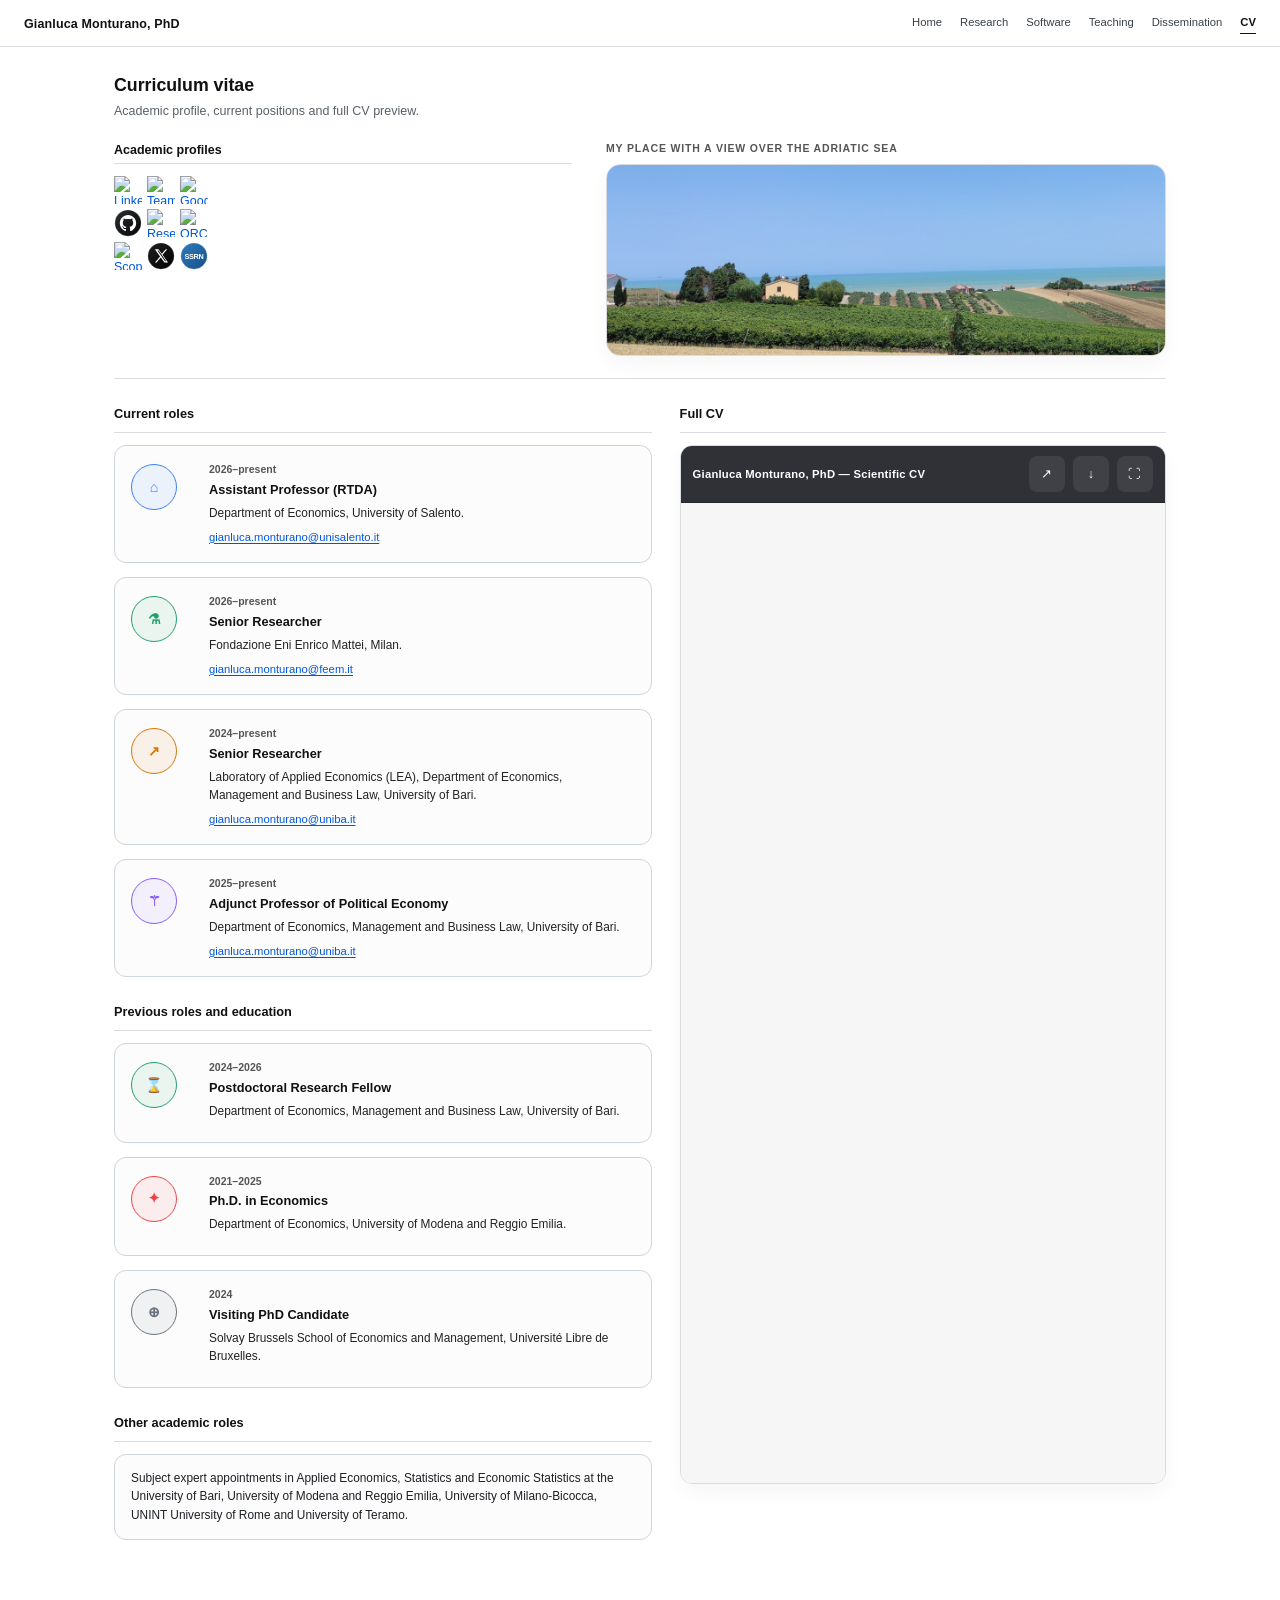
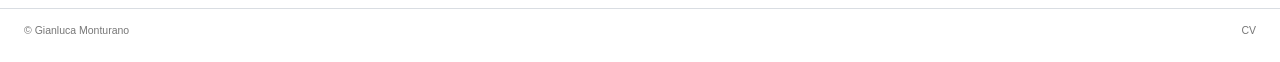
==== cv.html @ 9fbfd214 "Update cv.html" ====
<!doctype html>
<html lang="en">
<head>
  <meta charset="utf-8">
  <meta name="viewport" content="width=device-width, initial-scale=1">
  <title>CV | Gianluca Monturano</title>
  <link rel="stylesheet" href="styles.css">

  <style>
    .cv-page{
      max-width:1280px !important;
      width:auto !important;
      margin:0 auto !important;
    }

    .cv-intro{
      margin-bottom:20px;
    }

    .cv-intro h1{
      margin-bottom:6px;
    }

    .cv-intro p{
      color:var(--muted);
      margin-bottom:0;
    }

    /* top row: profiles left, landscape image right */
    .cv-top-grid{
      display:grid;
      grid-template-columns:minmax(0,1fr) 560px;
      gap:34px;
      align-items:start;
      margin:18px 0 26px;
      padding-bottom:22px;
      border-bottom:1px solid var(--rule);
    }

    .profiles-block h2{
      font-size:1rem;
      margin:0 0 12px;
    }

    .logo-row{
      display:flex;
      flex-wrap:wrap;
      gap:10px;
      align-items:center;
    }

    .logo-row a{
      display:inline-flex;
      align-items:center;
      justify-content:center;
      text-decoration:none;
    }

    .logo-row img{
      width:28px;
      height:28px;
      object-fit:contain;
      display:block;
    }

    .landscape-wrap{
      justify-self:end;
      width:100%;
      max-width:560px;
    }

    .landscape-label{
      font-size:.84rem;
      letter-spacing:.08em;
      text-transform:uppercase;
      color:#555;
      margin:0 0 8px;
      font-weight:700;
      text-align:left;
    }

    .landscape-card{
      width:100%;
      border:1px solid var(--rule);
      border-radius:14px;
      overflow:hidden;
      background:#fafafa;
      box-shadow:0 8px 20px rgba(0,0,0,.04);
    }

    .landscape-card img{
      display:block;
      width:100%;
      height:190px;
      object-fit:cover;
      object-position:center;
    }

    /* main 2-column area */
    .cv-main-grid{
      display:grid;
      grid-template-columns:minmax(0,1.05fr) minmax(420px,.95fr);
      gap:28px;
      align-items:start;
    }

    .cv-left section{
      margin-bottom:26px;
    }

    .cv-left h2,
    .cv-right h2{
      font-size:1.02rem;
      margin:0 0 12px;
      padding-bottom:8px;
      border-bottom:1px solid var(--rule);
    }

    .card-grid{
      display:grid;
      grid-template-columns:1fr;
      gap:14px;
    }

    .cv-card{
      display:grid;
      grid-template-columns:64px minmax(0,1fr);
      gap:14px;
      border:1px solid #cfd5dd;
      border-radius:12px;
      background:#fcfcfc;
      padding:16px 16px;
    }

    .cv-card-icon{
      width:46px;
      height:46px;
      border-radius:50%;
      display:flex;
      align-items:center;
      justify-content:center;
      font-size:1.15rem;
      font-weight:700;
      border:1px solid currentColor;
      margin-top:2px;
    }

    .icon-blue{
      color:#3b82f6;
      background:rgba(59,130,246,.08);
    }

    .icon-green{
      color:#22a06b;
      background:rgba(34,160,107,.08);
    }

    .icon-orange{
      color:#d97706;
      background:rgba(217,119,6,.08);
    }

    .icon-purple{
      color:#8b5cf6;
      background:rgba(139,92,246,.08);
    }

    .icon-red{
      color:#ef4444;
      background:rgba(239,68,68,.08);
    }

    .icon-gray{
      color:#6b7280;
      background:rgba(107,114,128,.08);
    }

    .cv-card-year{
      font-size:.84rem;
      font-weight:700;
      color:#555;
      margin-bottom:4px;
    }

    .cv-card-title{
      font-size:1.02rem;
      font-weight:700;
      color:#111;
      margin-bottom:6px;
      line-height:1.25;
    }

    .cv-card-text{
      font-size:.95rem;
      line-height:1.52;
      color:#222;
      margin-bottom:6px;
    }

    .cv-card a{
      color:#0057d9;
      text-decoration:underline;
      text-underline-offset:2px;
      font-size:.9rem;
    }

    .cv-note-box{
      border:1px solid #cfd5dd;
      border-radius:12px;
      background:#fcfcfc;
      padding:14px 16px;
      font-size:.95rem;
      line-height:1.58;
    }

    /* right PDF panel */
    .cv-right{
      position:sticky;
      top:78px;
    }

    .pdf-panel{
      border:1px solid var(--rule);
      border-radius:12px;
      overflow:hidden;
      background:#fff;
      box-shadow:0 8px 20px rgba(0,0,0,.04);
    }

    .pdf-toolbar{
      display:flex;
      align-items:center;
      justify-content:space-between;
      gap:12px;
      padding:10px 12px;
      background:#2f3136;
      border-bottom:1px solid #24262a;
      color:#fff;
    }

    .pdf-toolbar-title{
      font-size:.9rem;
      font-weight:700;
      letter-spacing:.02em;
      white-space:nowrap;
      overflow:hidden;
      text-overflow:ellipsis;
    }

    .pdf-toolbar-actions{
      display:flex;
      align-items:center;
      gap:8px;
      flex-wrap:wrap;
    }

    .pdf-tool{
      width:36px;
      height:36px;
      border:0;
      border-radius:8px;
      background:rgba(255,255,255,.08);
      color:#fff;
      display:inline-flex;
      align-items:center;
      justify-content:center;
      cursor:pointer;
      transition:background .18s ease;
      text-decoration:none;
      font-size:1rem;
    }

    .pdf-tool:hover{
      background:rgba(255,255,255,.18);
    }

    .pdf-frame{
      width:100%;
      height:980px;
      border:0;
      display:block;
      background:#f6f6f6;
    }

    @media (max-width:1100px){
      .cv-top-grid{
        grid-template-columns:1fr;
      }

      .landscape-wrap{
        justify-self:start;
        max-width:100%;
      }

      .cv-main-grid{
        grid-template-columns:1fr;
      }

      .cv-right{
        position:static;
      }

      .pdf-frame{
        height:760px;
      }
    }

    @media (max-width:720px){
      .cv-page{
        max-width:100% !important;
      }

      .cv-card{
        grid-template-columns:1fr;
      }

      .landscape-card img{
        height:170px;
      }

      .pdf-frame{
        height:620px;
      }
    }
  </style>
</head>

<body>
<header class="topbar">
  <div class="wrap">
    <div class="nav">
      <a class="name" href="index.html">Gianluca Monturano, PhD</a>

      <nav class="menu" aria-label="Primary navigation">
        <a href="index.html">Home</a>
        <a href="research.html">Research</a>
        <a href="software.html">Software</a>
        <a href="teaching.html">Teaching</a>
        <a href="dissemination.html">Dissemination</a>
        <a class="active" href="cv.html">CV</a>
      </nav>
    </div>
  </div>
</header>

<main class="wrap page cv-page">
  <section class="cv-intro">
    <h1>Curriculum vitae</h1>
    <p>Academic profile, current positions and full CV preview.</p>
  </section>

  <section class="cv-top-grid">
    <div class="profiles-block">
      <h2>Academic profiles</h2>

      <div class="logo-row" aria-label="Academic profiles">
        <a href="https://be.linkedin.com/in/gianluca-monturano93" target="_blank" rel="noopener" title="LinkedIn">
          <img src="assets/icons/linkedin.svg" alt="LinkedIn">
        </a>

        <a href="https://teams.live.com/meet/9352556770941?p=nsbqeskWOO0TsyRsZB" target="_blank" rel="noopener" title="Microsoft Teams">
          <img src="assets/icons/teams.svg" alt="Teams">
        </a>

        <a href="https://scholar.google.com/citations?user=pMHPXbYAAAAJ&hl=en&oi=ao" target="_blank" rel="noopener" title="Google Scholar">
          <img src="assets/icons/google-scholar.svg" alt="Google Scholar">
        </a>

        <a href="https://github.com/gmonturano" target="_blank" rel="noopener" title="GitHub">
          <img src="assets/icons/github.svg" alt="GitHub">
        </a>

        <a href="https://www.researchgate.net/profile/Gianluca-Monturano" target="_blank" rel="noopener" title="ResearchGate">
          <img src="assets/icons/researchgate.svg" alt="ResearchGate">
        </a>

        <a href="https://orcid.org/0009-0003-0728-1423" target="_blank" rel="noopener" title="ORCID">
          <img src="assets/icons/orcid.svg" alt="ORCID">
        </a>

        <a href="https://www.scopus.com/authid/detail.uri?authorId=58619644100&origin=recordPage" target="_blank" rel="noopener" title="Scopus">
          <img src="assets/icons/scopus.svg" alt="Scopus">
        </a>

        <a href="https://x.com/GMonturano" target="_blank" rel="noopener" title="X">
          <img src="assets/icons/x.svg" alt="X">
        </a>

        <a href="https://papers.ssrn.com/sol3/cf_dev/AbsByAuth.cfm?per_id=6299055" target="_blank" rel="noopener" title="SSRN">
          <img src="assets/icons/ssrn.svg" alt="SSRN">
        </a>
      </div>
    </div>

    <div class="landscape-wrap">
      <div class="landscape-label">My place with a view over the Adriatic Sea</div>
      <div class="landscape-card">
        <img src="assets/cv-landscap.png" alt="Landscape view over the Adriatic Sea">
      </div>
    </div>
  </section>

  <div class="cv-main-grid">
    <div class="cv-left">

      <section>
        <h2>Current roles</h2>

        <div class="card-grid">
          <article class="cv-card">
            <div class="cv-card-icon icon-blue">⌂</div>
            <div>
              <div class="cv-card-year">2026–present</div>
              <div class="cv-card-title">Assistant Professor (RTDA)</div>
              <div class="cv-card-text">Department of Economics, University of Salento.</div>
              <a href="mailto:gianluca.monturano@unisalento.it">gianluca.monturano@unisalento.it</a>
            </div>
          </article>

          <article class="cv-card">
            <div class="cv-card-icon icon-green">⚗</div>
            <div>
              <div class="cv-card-year">2026–present</div>
              <div class="cv-card-title">Senior Researcher</div>
              <div class="cv-card-text">Fondazione Eni Enrico Mattei, Milan.</div>
              <a href="mailto:gianluca.monturano@feem.it">gianluca.monturano@feem.it</a>
            </div>
          </article>

          <article class="cv-card">
            <div class="cv-card-icon icon-orange">↗</div>
            <div>
              <div class="cv-card-year">2024–present</div>
              <div class="cv-card-title">Senior Researcher</div>
              <div class="cv-card-text">
                Laboratory of Applied Economics (LEA), Department of Economics, Management and Business Law, University of Bari.
              </div>
              <a href="mailto:gianluca.monturano@uniba.it">gianluca.monturano@uniba.it</a>
            </div>
          </article>

          <article class="cv-card">
            <div class="cv-card-icon icon-purple">⚚</div>
            <div>
              <div class="cv-card-year">2025–present</div>
              <div class="cv-card-title">Adjunct Professor of Political Economy</div>
              <div class="cv-card-text">
                Department of Economics, Management and Business Law, University of Bari.
              </div>
              <a href="mailto:gianluca.monturano@uniba.it">gianluca.monturano@uniba.it</a>
            </div>
          </article>
        </div>
      </section>

      <section>
        <h2>Previous roles and education</h2>

        <div class="card-grid">
          <article class="cv-card">
            <div class="cv-card-icon icon-green">⌛</div>
            <div>
              <div class="cv-card-year">2024–2026</div>
              <div class="cv-card-title">Postdoctoral Research Fellow</div>
              <div class="cv-card-text">
                Department of Economics, Management and Business Law, University of Bari.
              </div>
            </div>
          </article>

          <article class="cv-card">
            <div class="cv-card-icon icon-red">✦</div>
            <div>
              <div class="cv-card-year">2021–2025</div>
              <div class="cv-card-title">Ph.D. in Economics</div>
              <div class="cv-card-text">
                Department of Economics, University of Modena and Reggio Emilia.
              </div>
            </div>
          </article>

          <article class="cv-card">
            <div class="cv-card-icon icon-gray">⊕</div>
            <div>
              <div class="cv-card-year">2024</div>
              <div class="cv-card-title">Visiting PhD Candidate</div>
              <div class="cv-card-text">
                Solvay Brussels School of Economics and Management, Université Libre de Bruxelles.
              </div>
            </div>
          </article>
        </div>
      </section>

      <section>
        <h2>Other academic roles</h2>

        <div class="cv-note-box">
          Subject expert appointments in Applied Economics, Statistics and Economic Statistics at the University of Bari, University of Modena and Reggio Emilia, University of Milano-Bicocca, UNINT University of Rome and University of Teramo.
        </div>
      </section>
    </div>

    <aside class="cv-right">
      <section>
        <h2>Full CV</h2>

        <div class="pdf-panel" id="pdfPanel">
          <div class="pdf-toolbar">
            <div class="pdf-toolbar-title">Gianluca Monturano, PhD — Scientific CV</div>

            <div class="pdf-toolbar-actions">
              <a class="pdf-tool" href="cv/main.pdf" target="_blank" rel="noopener" title="Open in new tab" aria-label="Open in new tab">↗</a>
              <a class="pdf-tool" href="cv/main.pdf" download title="Download PDF" aria-label="Download PDF">↓</a>
              <button class="pdf-tool" type="button" title="Full screen" aria-label="Full screen" onclick="openPdfFullscreen()">⛶</button>
            </div>
          </div>

          <iframe
            class="pdf-frame"
            src="cv/main.pdf"
            title="Curriculum vitae - Gianluca Monturano">
          </iframe>
        </div>
      </section>
    </aside>
  </div>
</main>

<footer class="footer">
  <div class="wrap footer-inner">
    <span>© Gianluca Monturano</span>
    <span>CV</span>
  </div>
</footer>

<script>
  function openPdfFullscreen() {
    const panel = document.getElementById('pdfPanel');

    if (!document.fullscreenElement) {
      if (panel.requestFullscreen) {
        panel.requestFullscreen();
      } else if (panel.webkitRequestFullscreen) {
        panel.webkitRequestFullscreen();
      } else if (panel.msRequestFullscreen) {
        panel.msRequestFullscreen();
      }
    } else {
      if (document.exitFullscreen) {
        document.exitFullscreen();
      } else if (document.webkitExitFullscreen) {
        document.webkitExitFullscreen();
      } else if (document.msExitFullscreen) {
        document.msExitFullscreen();
      }
    }
  }
</script>
</body>
</html>
---- styles.css ----
:root{
  --text:#1c1f23;
  --muted:#59606a;
  --light:#f6f7f8;
  --rule:#d9dde2;
  --link:#224b72;
  --max:940px;
}
*{box-sizing:border-box}
html{font-size:12.5px}
body{margin:0;color:var(--text);background:#fff;font-family:Arial, Helvetica, sans-serif;line-height:1.48;-webkit-font-smoothing:antialiased}
a{color:var(--link);text-decoration:none}
a:hover{text-decoration:underline}
.wrap{max-width:var(--max);margin:0 auto;padding:0 18px}
.topbar{border-bottom:1px solid var(--rule);margin-bottom:28px;background:#fff}
.nav{display:flex;justify-content:space-between;gap:20px;align-items:center;padding:14px 0 12px}
.name{font-size:1rem;font-weight:700;color:#111;white-space:nowrap;letter-spacing:.01em}
.menu{display:flex;gap:18px;flex-wrap:wrap;justify-content:flex-end}
.menu a{font-size:.9rem;color:#3a4047}
.menu a.active{font-weight:700;color:#111;border-bottom:1px solid #111;padding-bottom:2px;text-decoration:none}
.home-layout{display:grid;grid-template-columns:205px minmax(0,1fr);gap:44px;align-items:start}
.sidebar{font-size:.86rem;color:var(--muted)}
.profile-photo{width:142px;height:142px;border-radius:50%;overflow:hidden;border:1px solid var(--rule);display:block;object-fit:cover;background:#eef2f5;margin:0 0 14px}
.side-block{margin:0 0 16px}
.side-title{font-weight:700;color:#37414a;margin-bottom:7px;font-size:.78rem;text-transform:uppercase;letter-spacing:.08em}
.side-small{margin:0 0 8px;line-height:1.55}
.profile-icons,.icon-grid{display:flex;flex-wrap:wrap;gap:8px 9px;align-items:center}
.profile-icons{max-width:170px}
.icon-grid{margin-top:8px}
.icon-link{
  display:inline-flex;
  align-items:center;
  justify-content:center;
  width:31px;
  height:31px;
  border:1px solid var(--rule);
  border-radius:999px;
  background:#fff;
  color:#333;
  transition:transform .12s ease,border-color .12s ease,box-shadow .12s ease,background-color .12s ease;
  text-decoration:none;
}
.icon-link:hover{
  transform:translateY(-1px);
  border-color:#aeb8c2;
  background:#fff;
  box-shadow:0 2px 6px rgba(0,0,0,.08);
  text-decoration:none;
}
.icon-link img{
  width:17px;
  height:17px;
  display:block;
  opacity:1;
  filter:none;
}
.icon-link:hover img{
  opacity:1;
  filter:none;
}
.icon-link.labelled{width:auto;height:auto;min-height:30px;padding:0 10px;border-radius:999px;gap:6px;font-size:.82rem;line-height:1.1}
.icon-label{display:none}
.content,.page{max-width:690px}
.page{margin:0 auto}
h1{font-size:1.42rem;line-height:1.22;margin:0 0 8px;font-weight:700;color:#111}
h2{font-size:1rem;margin:23px 0 8px;padding-bottom:4px;border-bottom:1px solid var(--rule);font-weight:700;color:#111}
h3{font-size:.95rem;margin:16px 0 5px;font-weight:700;color:#111}
.position{color:var(--muted);margin:0 0 16px}
.muted{color:var(--muted)}
p{margin:0 0 11px}
ul,ol{margin-top:6px;padding-left:20px}
.compact-list li{margin-bottom:4px}
.pubs li{margin-bottom:8px}
.small-pubs li{margin-bottom:5px}
.links-list{list-style:none;padding-left:0;margin:6px 0}
.links-list li{margin-bottom:4px}
.tagline{font-size:.95rem;color:#2c333a}
.quote{font-family:Georgia,serif;color:#444;border-left:2px solid var(--rule);padding-left:12px;margin:18px 0}
.note{font-size:.88rem;color:var(--muted)}
code{font-family:"SFMono-Regular",Consolas,"Liberation Mono",monospace;font-size:.9em;background:#f6f6f6;padding:1px 3px;border-radius:2px}
.footer{border-top:1px solid var(--rule);margin-top:42px;padding:14px 0 24px;color:#777;font-size:.84rem}
.footer-inner{display:flex;justify-content:space-between;gap:18px;flex-wrap:wrap}
@media (max-width:720px){
  html{font-size:12.5px}
  .nav{display:block}
  .name{display:block;margin-bottom:9px}
  .menu{justify-content:flex-start;gap:12px}
  .home-layout{display:block}
  .sidebar{margin-bottom:24px}
  .profile-photo{width:118px;height:118px}
  .profile-icons,.icon-grid{max-width:100%}
  h1{font-size:1.3rem}
  .topbar{margin-bottom:21px}
}


/* Round colored academic/social profile badges */
.icon-link[title="Google Scholar"]{border-color:#d3e2ff;background:#f6f9ff}
.icon-link[title="ORCID"]{border-color:#d8edbf;background:#fbfff6}
.icon-link[title="ResearchGate"]{border-color:#b8ece7;background:#f4fffd}
.icon-link[title="GitHub"]{border-color:#d8d8d8;background:#fafafa}
.icon-link[title="LinkedIn"]{border-color:#c8e1f2;background:#f5fbff}
.icon-link[title="X"]{border-color:#d8d8d8;background:#fafafa}
.icon-link[title="SSRN"]{border-color:#f0d5bb;background:#fff8f1}
.icon-link[title="IDEAS/RePEc"]{border-color:#d8d0f0;background:#faf8ff}

.icon-link[title="Google Scholar"]:hover{border-color:#4285f4}
.icon-link[title="ORCID"]:hover{border-color:#a6ce39}
.icon-link[title="ResearchGate"]:hover{border-color:#00ccbb}
.icon-link[title="GitHub"]:hover{border-color:#24292f}
.icon-link[title="LinkedIn"]:hover{border-color:#0a66c2}
.icon-link[title="X"]:hover{border-color:#111}
.icon-link[title="SSRN"]:hover{border-color:#c66a1f}
.icon-link[title="IDEAS/RePEc"]:hover{border-color:#5b4aa2}


/* One-profile-per-row academic profile links */
.profile-icons.column-icons,
.icon-grid.column-icons{
  display:flex;
  flex-direction:column;
  align-items:flex-start;
  gap:7px;
  max-width:178px;
}

.icon-link.labelled{
  width:100%;
  min-height:30px;
  height:auto;
  justify-content:flex-start;
  padding:5px 9px;
  border-radius:999px;
  gap:8px;
  font-size:.82rem;
  line-height:1.1;
  color:#2e343b;
}

.icon-link.labelled span{
  display:inline;
  white-space:nowrap;
}

.icon-link[title="Scopus"]{border-color:#f2c7ad;background:#fff6f1}
.icon-link[title="Scopus"]:hover{border-color:#f36c21}

@media (max-width:720px){
  .profile-icons.column-icons,
  .icon-grid.column-icons{
    max-width:190px;
  }
}


/* Exact compact round logo rows */
.logo-row{
  display:flex;
  flex-wrap:wrap;
  align-items:center;
  gap:8px;
  margin:6px 0 9px;
}
.primary-logos{
  max-width:240px;
}
.secondary-logos{
  max-width:170px;
  gap:7px;
  margin-top:4px;
}
.round-logo{
  display:inline-flex;
  width:28px;
  height:28px;
  border-radius:50%;
  align-items:center;
  justify-content:center;
  padding:0;
  border:0;
  background:transparent;
  line-height:1;
  text-decoration:none;
  transition:transform .12s ease, opacity .12s ease;
}
.round-logo.small{
  width:25px;
  height:25px;
}
.round-logo img{
  width:100%;
  height:100%;
  display:block;
  border-radius:50%;
  filter:none;
  opacity:1;
}
.round-logo:hover{
  transform:translateY(-1px);
  opacity:.88;
  text-decoration:none;
}


/* Final polished round logos */
.logo-row{display:flex;flex-wrap:wrap;align-items:center;gap:7px;margin:7px 0 9px}
.primary-logos{max-width:250px}
.secondary-logos{max-width:150px;gap:6px;margin-top:3px}
.round-logo{display:inline-flex;width:29px;height:29px;border-radius:50%;align-items:center;justify-content:center;padding:0;border:0;background:transparent;line-height:1;text-decoration:none;transition:transform .13s ease,opacity .13s ease,filter .13s ease;filter:drop-shadow(0 1px 1px rgba(0,0,0,.10))}
.round-logo.small{width:25px;height:25px;filter:drop-shadow(0 1px 1px rgba(0,0,0,.08))}
.round-logo img{width:100%;height:100%;display:block;border-radius:50%;filter:none;opacity:1}
.round-logo:hover{transform:translateY(-1px) scale(1.04);opacity:.95;text-decoration:none;filter:drop-shadow(0 2px 3px rgba(0,0,0,.16))}


/* Home page polish */
.home-layout{
  grid-template-columns:190px minmax(0,680px);
  gap:64px;
}

.profile-photo{
  width:150px;
  height:150px;
  border-radius:50%;
  object-fit:cover;
  box-shadow:0 2px 10px rgba(0,0,0,.08);
}

.sidebar{
  padding-top:4px;
}

.side-title{
  font-size:.78rem;
  letter-spacing:.12em;
  color:#2f3a45;
}

.logo-row{
  gap:8px;
}

.round-logo{
  width:30px;
  height:30px;
}

.round-logo.small{
  width:25px;
  height:25px;
}

.home-bio{
  max-width:700px;
}

.home-bio h1{
  font-size:1.55rem;
  margin-bottom:8px;
  letter-spacing:-.015em;
}

.home-bio .position{
  color:#4e5966;
  font-size:.95rem;
  line-height:1.45;
  margin-bottom:18px;
}

.home-bio p{
  font-size:.98rem;
  line-height:1.62;
  margin-bottom:13px;
  color:#111827;
}

.home-bio .lead{
  font-size:1.03rem;
  line-height:1.58;
  color:#111;
  margin-bottom:16px;
}

.programming-block{
  display:flex;
  align-items:center;
  gap:9px;
  flex-wrap:wrap;
  margin-top:18px;
}

.programming-text{
  color:#111827;
  font-size:.98rem;
}

.programming-badges{
  display:inline-flex;
  gap:7px;
  align-items:center;
}

.programming-badge{
  display:inline-flex;
  align-items:center;
  justify-content:center;
  min-width:34px;
  height:24px;
  padding:0 10px;
  border-radius:999px;
  font-size:.82rem;
  font-weight:700;
  letter-spacing:.01em;
  line-height:1;
  box-shadow:0 1px 2px rgba(0,0,0,.08);
}

.r-badge{
  color:#fff;
  background:#276dc3;
}

.python-badge{
  color:#1f2d3d;
  background:#ffd43b;
}

@media (max-width:720px){
  .home-layout{
    display:block;
  }

  .profile-photo{
    width:122px;
    height:122px;
  }

  .home-bio h1{
    font-size:1.38rem;
  }

  .home-bio p{
    font-size:.96rem;
  }
}


/* Refined homepage layout and typography */
.home-layout{
  grid-template-columns:185px minmax(0,600px);
  gap:58px;
  align-items:start;
}

.content,
.page,
.home-bio{
  max-width:600px;
}

.home-bio h1{
  font-size:1.46rem;
  letter-spacing:-.012em;
  margin-bottom:7px;
}

.academic-roles{
  margin:0 0 18px;
  color:#4f5a66;
  font-size:.84rem;
  line-height:1.45;
  font-family:"SFMono-Regular", Consolas, "Liberation Mono", Menlo, monospace;
}

.academic-roles span{
  display:block;
  margin-bottom:2px;
}

.academic-roles a{
  color:#315f8b;
}

.home-bio .lead{
  font-size:.99rem;
  line-height:1.58;
  color:#111;
  margin-bottom:15px;
}

.home-bio p{
  font-size:.94rem;
  line-height:1.58;
  margin-bottom:12px;
}

.home-bio a{
  color:#245c8a;
  text-decoration:none;
  border-bottom:1px solid rgba(36,92,138,.25);
}

.home-bio a:hover{
  border-bottom-color:#245c8a;
  text-decoration:none;
}

.profile-photo{
  width:142px;
  height:142px;
  border-radius:50%;
  object-fit:cover;
}

.primary-logos{
  max-width:170px;
}

.secondary-logos{
  display:none;
}

.contact-block .side-small{
  font-size:.78rem;
  line-height:1.5;
}

.contact-block a{
  color:#245c8a;
  text-decoration:none;
}

.contact-block a:hover{
  text-decoration:underline;
}

.programming-line{
  margin-top:15px;
  white-space:nowrap;
}

.code-badge{
  font-family:"SFMono-Regular", Consolas, "Liberation Mono", Menlo, monospace;
  font-size:.86em;
  font-weight:700;
  padding:2px 7px;
  border-radius:6px;
  border:1px solid rgba(0,0,0,.08);
  box-shadow:0 1px 2px rgba(0,0,0,.05);
}

.r-code{
  color:#fff;
  background:#276dc3;
}

.python-code{
  color:#1f2d3d;
  background:#ffd43b;
}

@media (max-width:720px){
  .home-layout{
    display:block;
  }

  .content,
  .page,
  .home-bio{
    max-width:100%;
  }

  .profile-photo{
    width:122px;
    height:122px;
  }

  .programming-line{
    white-space:normal;
  }
}


/* Bright-blue final homepage corrections */
:root{
  --link:#0057d9;
}

.home-layout{
  grid-template-columns:185px minmax(0,585px);
  gap:58px;
}

.content,
.page,
.home-bio{
  max-width:585px;
}

.home-bio h1{
  font-size:1.44rem;
  margin-bottom:8px;
}

.academic-roles{
  margin:0 0 18px;
  font-family:"SFMono-Regular", Consolas, "Liberation Mono", Menlo, monospace;
  font-size:.76rem;
  line-height:1.45;
  letter-spacing:.015em;
  color:#56616f;
  text-transform:none;
}

.academic-roles div{
  margin-bottom:2px;
}

.home-bio p{
  font-size:.94rem;
  line-height:1.58;
  margin-bottom:12px;
}

.home-bio .lead{
  font-size:.98rem;
  line-height:1.58;
  color:#111827;
}

.home-bio a,
.academic-roles a,
.contact-block a{
  color:#0057d9 !important;
  text-decoration:none;
  border-bottom:1px solid rgba(0,87,217,.45);
}

.home-bio a:hover,
.academic-roles a:hover,
.contact-block a:hover{
  color:#003fa3 !important;
  border-bottom-color:#003fa3;
  text-decoration:none;
}

.contact-block .side-small{
  font-size:.76rem;
  line-height:1.48;
}

.programming-line{
  margin-top:15px;
  white-space:nowrap;
}

.code-badge{
  font-family:"SFMono-Regular", Consolas, "Liberation Mono", Menlo, monospace;
  font-size:.88em;
  font-weight:800;
  padding:2px 7px;
  border-radius:5px;
  border:0;
  box-shadow:none;
}

.r-code{
  color:#fff;
  background:#0096ff;
}

.python-code{
  color:#1b1b1b;
  background:#ffd43b;
}

.secondary-logos{
  display:none !important;
}

@media (max-width:720px){
  .home-layout{
    display:block;
  }
  .content,
  .page,
  .home-bio{
    max-width:100%;
  }
  .programming-line{
    white-space:normal;
  }
}


/* Academic role header refinement */
.academic-roles{
  margin:0 0 18px;
  font-family:"SFMono-Regular", Consolas, "Liberation Mono", Menlo, monospace;
  font-size:.72rem;
  line-height:1.55;
  letter-spacing:.04em;
  color:#5b6572;
}

.academic-roles div{
  margin-bottom:3px;
}

.role-title{
  font-weight:800;
  text-transform:uppercase;
  color:#1f2933;
  letter-spacing:.075em;
}

.role-meta{
  font-weight:500;
  color:#5f6b7a;
  letter-spacing:.025em;
}

.academic-roles a{
  color:inherit !important;
  border-bottom:0 !important;
  pointer-events:none;
}


/* Compact final correction: smaller logos and narrower biography column */
.wrap{
  max-width:1080px;
}

.home-layout{
  grid-template-columns:175px minmax(0,520px);
  gap:54px;
}

.content,
.page,
.home-bio{
  max-width:520px;
}

.profile-photo{
  width:136px;
  height:136px;
}

.logo-row{
  gap:6px;
  margin:6px 0 8px;
}

.primary-logos{
  max-width:145px;
}

.round-logo{
  width:25px;
  height:25px;
  filter:drop-shadow(0 1px 1px rgba(0,0,0,.08));
}

.round-logo img{
  width:25px;
  height:25px;
}

.side-title{
  font-size:.74rem;
  letter-spacing:.12em;
}

.contact-block .side-small{
  font-size:.72rem;
  line-height:1.45;
}

.home-bio{
  padding-top:2px;
}

.home-bio h1{
  font-size:1.38rem;
  margin-bottom:8px;
}

.home-bio p{
  font-size:.91rem;
  line-height:1.56;
  margin-bottom:11px;
}

.home-bio .lead{
  font-size:.94rem;
  line-height:1.56;
}

.academic-roles{
  font-size:.68rem;
  line-height:1.5;
  margin-bottom:17px;
}

.role-title{
  letter-spacing:.08em;
}

.code-badge{
  font-size:.82em;
  padding:1px 6px;
  border-radius:5px;
}

@media (max-width:720px){
  .wrap{
    max-width:100%;
  }

  .home-layout{
    display:block;
  }

  .content,
  .page,
  .home-bio{
    max-width:100%;
  }

  .profile-photo{
    width:118px;
    height:118px;
  }

  .round-logo,
  .round-logo img{
    width:24px;
    height:24px;
  }

  .primary-logos{
    max-width:150px;
  }
}


/* FINAL FORCE OVERRIDE: smaller logos, narrower text, centered block */
.wrap{
  max-width:1000px !important;
}

.home-layout{
  display:grid !important;
  grid-template-columns:155px 470px !important;
  gap:72px !important;
  justify-content:center !important;
  align-items:start !important;
}

.content,
.page,
.home-bio{
  max-width:470px !important;
  width:470px !important;
}

.profile-photo{
  width:124px !important;
  height:124px !important;
}

.logo-row,
.primary-logos{
  gap:5px !important;
  max-width:118px !important;
  margin:5px 0 8px !important;
}

.round-logo,
.round-logo img{
  width:20px !important;
  height:20px !important;
}

.round-logo{
  filter:drop-shadow(0 1px 1px rgba(0,0,0,.06)) !important;
}

.side-title{
  font-size:.70rem !important;
  letter-spacing:.12em !important;
}

.contact-block .side-small,
.side-small{
  font-size:.68rem !important;
  line-height:1.42 !important;
}

.home-bio h1{
  font-size:1.34rem !important;
  margin-bottom:8px !important;
}

.academic-roles{
  font-size:.64rem !important;
  line-height:1.45 !important;
  margin-bottom:18px !important;
}

.home-bio p{
  font-size:.89rem !important;
  line-height:1.55 !important;
  margin-bottom:11px !important;
}

.home-bio .lead{
  font-size:.91rem !important;
  line-height:1.55 !important;
}

.code-badge{
  font-size:.78em !important;
  padding:1px 5px !important;
  border-radius:5px !important;
}

@media (max-width:720px){
  .wrap{
    max-width:100% !important;
  }

  .home-layout{
    display:block !important;
  }

  .content,
  .page,
  .home-bio{
    width:auto !important;
    max-width:100% !important;
  }

  .profile-photo{
    width:116px !important;
    height:116px !important;
  }

  .round-logo,
  .round-logo img{
    width:21px !important;
    height:21px !important;
  }
}


/* FINAL HOME-ONLY WIDTH: compact only on index/home, normal width elsewhere */
.wrap{
  max-width:940px !important;
}

/* Normal internal pages: Research, Software, Teaching, CV */
.page{
  max-width:690px !important;
  width:auto !important;
  margin:0 auto !important;
}

/* Home only: a little wider than previous version, but still compact */
.home-layout{
  display:grid !important;
  grid-template-columns:150px 525px !important;
  gap:62px !important;
  justify-content:center !important;
  align-items:start !important;
}

.home-bio{
  max-width:525px !important;
  width:525px !important;
}

.home-bio h1{
  font-size:1.36rem !important;
  margin-bottom:8px !important;
}

.home-bio p{
  font-size:.90rem !important;
  line-height:1.56 !important;
  margin-bottom:11px !important;
}

.home-bio .lead{
  font-size:.92rem !important;
  line-height:1.56 !important;
}

/* Sidebar home only */
.home-layout .sidebar{
  width:150px !important;
}

.home-layout .profile-photo{
  width:122px !important;
  height:122px !important;
}

.home-layout .logo-row,
.home-layout .primary-logos{
  gap:5px !important;
  max-width:112px !important;
  margin:5px 0 8px !important;
}

.home-layout .round-logo,
.home-layout .round-logo img{
  width:18px !important;
  height:18px !important;
}

.home-layout .round-logo{
  filter:drop-shadow(0 1px 1px rgba(0,0,0,.05)) !important;
}

.home-layout .side-title{
  font-size:.69rem !important;
  letter-spacing:.12em !important;
}

.home-layout .contact-block .side-small,
.home-layout .side-small{
  font-size:.67rem !important;
  line-height:1.42 !important;
}

/* Header role line on Home */
.home-bio .academic-roles{
  font-size:.64rem !important;
  line-height:1.45 !important;
  margin-bottom:17px !important;
}

/* R / Python inline badges */
.home-bio .code-badge{
  font-size:.78em !important;
  padding:1px 5px !important;
  border-radius:5px !important;
}

@media (max-width:720px){
  .wrap{
    max-width:100% !important;
  }

  .home-layout{
    display:block !important;
  }

  .home-bio,
  .page{
    width:auto !important;
    max-width:100% !important;
  }

  .home-layout .profile-photo{
    width:116px !important;
    height:116px !important;
  }

  .home-layout .round-logo,
  .home-layout .round-logo img{
    width:21px !important;
    height:21px !important;
  }

  .home-layout .primary-logos{
    max-width:145px !important;
  }
}


/* =========================================================
   STRICT FINAL HOME ONLY
   This block affects ONLY the home page layout:
   <main class="wrap home-layout"> ... </main>
   It restores normal width for all other pages.
   ========================================================= */

/* Global wrapper remains normal for all pages */
.wrap{
  max-width:940px !important;
}

/* Internal pages stay normal */
main.page,
.page{
  max-width:690px !important;
  width:auto !important;
  margin-left:auto !important;
  margin-right:auto !important;
}

/* HOME ONLY: centered and narrower */
main.home-layout{
  max-width:680px !important;
  width:680px !important;
  margin-left:auto !important;
  margin-right:auto !important;
  padding-left:0 !important;
  padding-right:0 !important;
  display:grid !important;
  grid-template-columns:135px 475px !important;
  gap:50px !important;
  justify-content:center !important;
  align-items:start !important;
}

/* HOME text column only */
main.home-layout .home-bio,
main.home-layout .content{
  width:475px !important;
  max-width:475px !important;
}

/* HOME sidebar only */
main.home-layout .sidebar{
  width:135px !important;
  max-width:135px !important;
}

main.home-layout .profile-photo{
  width:118px !important;
  height:118px !important;
}

/* HOME logos: forced smaller */
main.home-layout .logo-row,
main.home-layout .primary-logos{
  max-width:104px !important;
  gap:4px !important;
  margin-top:5px !important;
  margin-bottom:8px !important;
}

main.home-layout .round-logo,
main.home-layout .round-logo img{
  width:16px !important;
  height:16px !important;
  min-width:16px !important;
  min-height:16px !important;
  max-width:16px !important;
  max-height:16px !important;
}

main.home-layout .round-logo{
  padding:0 !important;
  border:0 !important;
  filter:none !important;
}

/* HOME text typography */
main.home-layout .home-bio h1{
  font-size:1.32rem !important;
  margin-bottom:8px !important;
}

main.home-layout .academic-roles{
  font-size:.62rem !important;
  line-height:1.45 !important;
  margin-bottom:17px !important;
}

main.home-layout .home-bio p{
  font-size:.88rem !important;
  line-height:1.55 !important;
  margin-bottom:11px !important;
}

main.home-layout .home-bio .lead{
  font-size:.90rem !important;
  line-height:1.55 !important;
}

/* HOME contact smaller */
main.home-layout .side-title{
  font-size:.68rem !important;
  letter-spacing:.12em !important;
}

main.home-layout .side-small,
main.home-layout .contact-block .side-small{
  font-size:.65rem !important;
  line-height:1.4 !important;
}

/* R/Python badges */
main.home-layout .code-badge{
  font-size:.76em !important;
  padding:1px 5px !important;
  border-radius:5px !important;
}

/* Mobile */
@media (max-width:720px){
  main.home-layout{
    width:auto !important;
    max-width:100% !important;
    display:block !important;
    padding-left:18px !important;
    padding-right:18px !important;
  }

  main.home-layout .home-bio,
  main.home-layout .content,
  main.home-layout .sidebar{
    width:auto !important;
    max-width:100% !important;
  }

  main.home-layout .profile-photo{
    width:116px !important;
    height:116px !important;
  }

  main.home-layout .round-logo,
  main.home-layout .round-logo img{
    width:21px !important;
    height:21px !important;
    min-width:21px !important;
    min-height:21px !important;
    max-width:21px !important;
    max-height:21px !important;
  }
}


/* =========================================================
   TRUE CENTERED HOME LAYOUT
   The Home page now uses .home-shell instead of .wrap.
   This avoids conflicts with .wrap and does NOT affect
   Research / Software / Teaching / CV.
   ========================================================= */

main.home-shell{
  width:720px !important;
  max-width:720px !important;
  margin-left:auto !important;
  margin-right:auto !important;
  padding-left:0 !important;
  padding-right:0 !important;
  display:grid !important;
  grid-template-columns:135px 525px !important;
  column-gap:60px !important;
  align-items:start !important;
  justify-content:start !important;
}

/* Home text column */
main.home-shell .home-bio,
main.home-shell .content{
  width:525px !important;
  max-width:525px !important;
}

/* Home sidebar */
main.home-shell .sidebar{
  width:135px !important;
  max-width:135px !important;
}

/* Home photo */
main.home-shell .profile-photo{
  width:122px !important;
  height:122px !important;
}

/* Home logos: smaller and forced */
main.home-shell .logo-row,
main.home-shell .primary-logos{
  max-width:108px !important;
  gap:4px !important;
  margin:5px 0 8px !important;
}

main.home-shell .round-logo,
main.home-shell .round-logo img{
  width:17px !important;
  height:17px !important;
  min-width:17px !important;
  min-height:17px !important;
  max-width:17px !important;
  max-height:17px !important;
}

main.home-shell .round-logo{
  padding:0 !important;
  border:0 !important;
  filter:none !important;
}

/* Home text size */
main.home-shell .home-bio h1{
  font-size:1.34rem !important;
  margin-bottom:8px !important;
}

main.home-shell .academic-roles{
  font-size:.63rem !important;
  line-height:1.45 !important;
  margin-bottom:17px !important;
}

main.home-shell .home-bio p{
  font-size:.89rem !important;
  line-height:1.55 !important;
  margin-bottom:11px !important;
}

main.home-shell .home-bio .lead{
  font-size:.91rem !important;
  line-height:1.55 !important;
}

main.home-shell .side-title{
  font-size:.68rem !important;
  letter-spacing:.12em !important;
}

main.home-shell .side-small,
main.home-shell .contact-block .side-small{
  font-size:.65rem !important;
  line-height:1.4 !important;
}

/* Keep internal pages normal */
main.page,
.page{
  max-width:690px !important;
  width:auto !important;
  margin-left:auto !important;
  margin-right:auto !important;
}

/* Mobile */
@media (max-width:760px){
  main.home-shell{
    width:auto !important;
    max-width:100% !important;
    display:block !important;
    padding-left:18px !important;
    padding-right:18px !important;
  }

  main.home-shell .home-bio,
  main.home-shell .content,
  main.home-shell .sidebar{
    width:auto !important;
    max-width:100% !important;
  }

  main.home-shell .profile-photo{
    width:116px !important;
    height:116px !important;
  }

  main.home-shell .round-logo,
  main.home-shell .round-logo img{
    width:21px !important;
    height:21px !important;
    min-width:21px !important;
    min-height:21px !important;
    max-width:21px !important;
    max-height:21px !important;
  }
}


/* =========================================================
   FINAL SITE WIDTH OVERRIDE
   Use this block at the VERY END of styles.css.
   It widens the site without changing colors, fonts, or content.
   ========================================================= */

/* General site width: header, footer and standard wrappers */
.wrap{
  max-width:1280px !important;
  margin-left:auto !important;
  margin-right:auto !important;
  padding-left:24px !important;
  padding-right:24px !important;
}

/* Standard internal pages: Software, CV and other .page pages */
main.page,
.page{
  max-width:1100px !important;
  width:auto !important;
  margin-left:auto !important;
  margin-right:auto !important;
}

/* Home page: keep the same structure, only make the block wider */
main.home-shell{
  width:900px !important;
  max-width:900px !important;
  margin-left:auto !important;
  margin-right:auto !important;
  display:grid !important;
  grid-template-columns:155px 660px !important;
  column-gap:85px !important;
  align-items:start !important;
  justify-content:start !important;
}

main.home-shell .home-bio,
main.home-shell .content{
  width:660px !important;
  max-width:660px !important;
}

main.home-shell .sidebar{
  width:155px !important;
  max-width:155px !important;
}

/* Mobile remains normal */
@media (max-width:760px){
  .wrap{
    max-width:100% !important;
    padding-left:18px !important;
    padding-right:18px !important;
  }

  main.page,
  .page{
    max-width:100% !important;
    width:auto !important;
  }

  main.home-shell{
    width:auto !important;
    max-width:100% !important;
    display:block !important;
    padding-left:18px !important;
    padding-right:18px !important;
  }

  main.home-shell .home-bio,
  main.home-shell .content,
  main.home-shell .sidebar{
    width:auto !important;
    max-width:100% !important;
  }
}
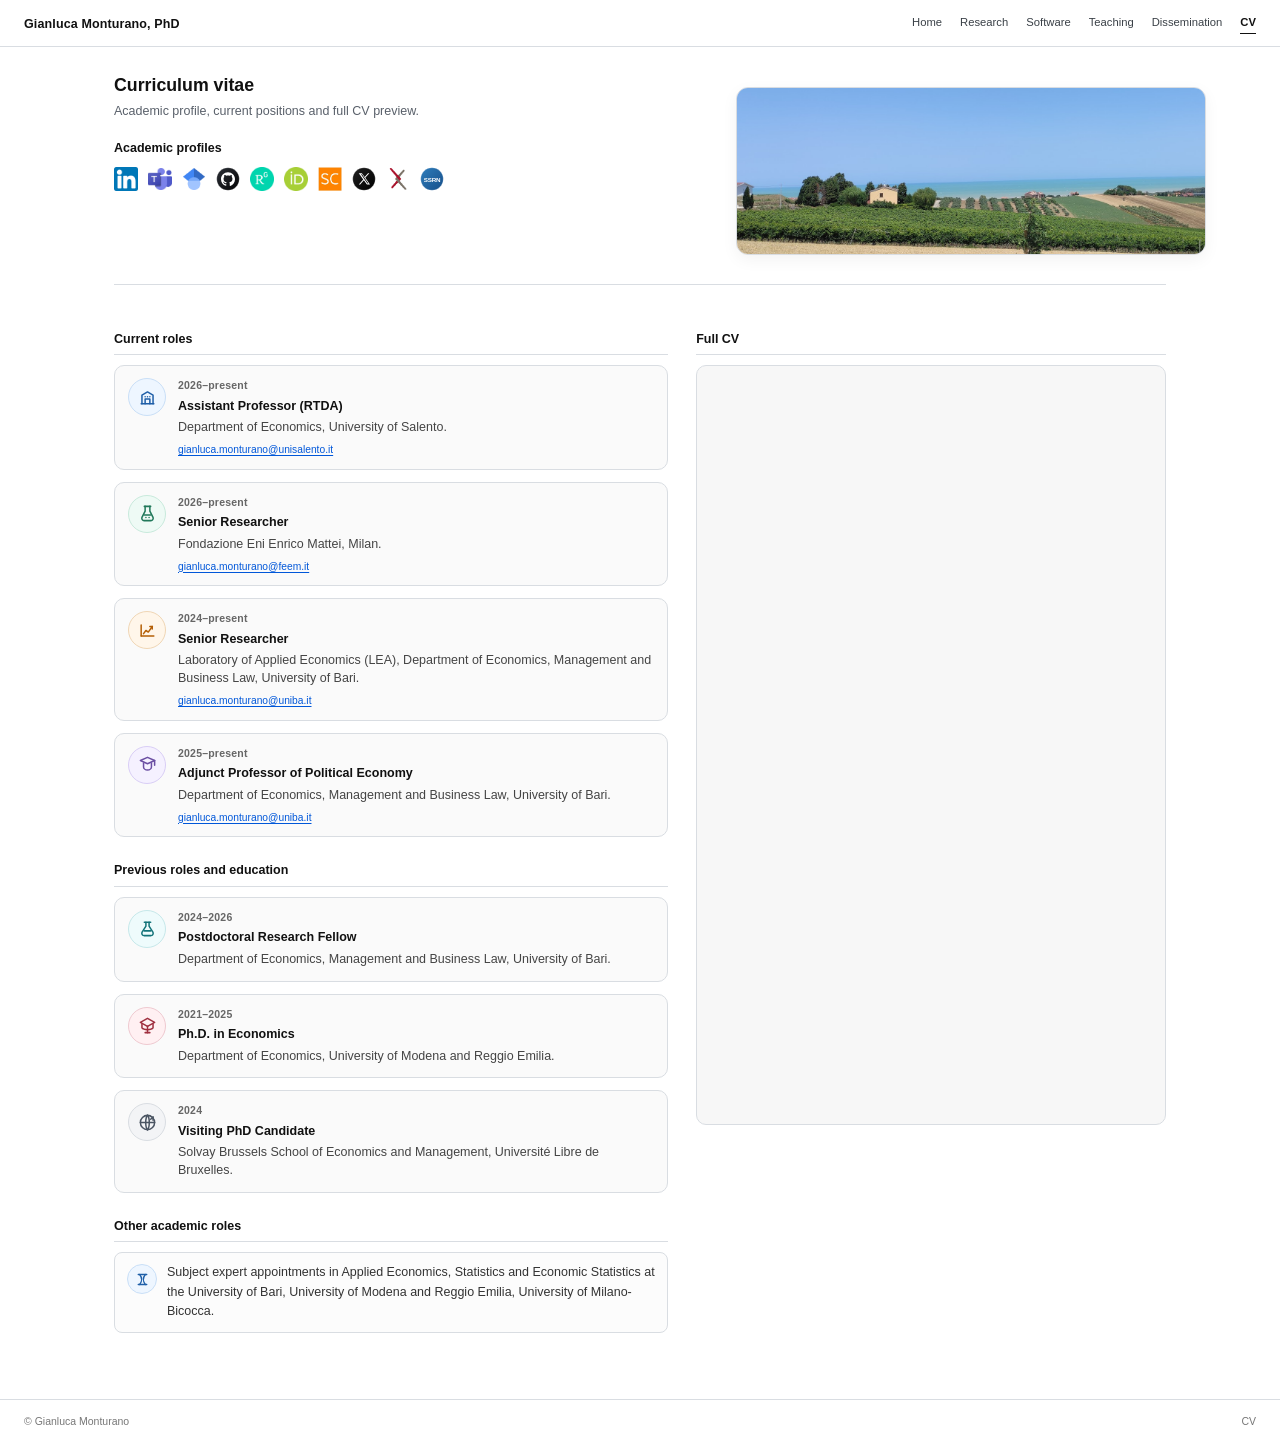
==== commit 5aecccab: "Update cv.html" ====
--- a/cv.html
+++ b/cv.html
@@ -8,291 +8,411 @@
 
   <style>
     .cv-page{
-      max-width:1280px !important;
-      width:auto !important;
-      margin:0 auto !important;
-    }
-
-    .cv-intro{
-      margin-bottom:20px;
-    }
-
-    .cv-intro h1{
+      max-width:1100px;
+    }
+
+    .cv-hero{
+      margin:6px 0 20px;
+    }
+
+    .cv-hero h1{
       margin-bottom:6px;
     }
 
-    .cv-intro p{
-      color:var(--muted);
+    .cv-hero .position{
       margin-bottom:0;
     }
 
-    /* top row: profiles left, landscape image right */
-    .cv-top-grid{
+    .cv-section{
+      margin:22px 0 28px;
+    }
+
+    .cv-section h2{
+      margin-bottom:12px;
+      padding-bottom:6px;
+      border-bottom:1px solid var(--rule);
+    }
+
+    .cv-grid{
       display:grid;
-      grid-template-columns:minmax(0,1fr) 560px;
-      gap:34px;
-      align-items:start;
-      margin:18px 0 26px;
-      padding-bottom:22px;
-      border-bottom:1px solid var(--rule);
-    }
-
-    .profiles-block h2{
-      font-size:1rem;
-      margin:0 0 12px;
-    }
-
-    .logo-row{
+      grid-template-columns:repeat(2, minmax(0, 1fr));
+      gap:14px;
+    }
+
+    .cv-card{
+      display:flex;
+      gap:12px;
+      padding:14px 15px;
+      border:1px solid var(--rule);
+      background:#fafafa;
+      border-radius:10px;
+    }
+
+    .cv-card-icon,
+    .cv-detail-icon{
+      flex:0 0 auto;
+      border-radius:50%;
+      display:flex;
+      align-items:center;
+      justify-content:center;
+      border:1px solid var(--icon-border);
+      background:var(--icon-bg);
+      color:var(--icon);
+    }
+
+    .cv-card-icon{
+      width:42px;
+      height:42px;
+    }
+
+    .cv-detail-icon{
+      width:30px;
+      height:30px;
+      margin-top:1px;
+    }
+
+    .cv-card-icon svg,
+    .cv-detail-icon svg{
+      fill:none;
+      stroke:currentColor;
+      stroke-linecap:round;
+      stroke-linejoin:round;
+    }
+
+    .cv-card-icon svg{
+      width:50px;
+      height:50px;
+      stroke-width:1.9;
+    }
+
+    .cv-detail-icon svg{
+      width:17px;
+      height:17px;
+      stroke-width:1.9;
+    }
+
+    .cv-icon-blue{
+      --icon:#1f5fa8;
+      --icon-bg:#eef6ff;
+      --icon-border:#c9dff7;
+    }
+
+    .cv-icon-green{
+      --icon:#20785a;
+      --icon-bg:#eefaf5;
+      --icon-border:#c8eadc;
+    }
+
+    .cv-icon-orange{
+      --icon:#b45f06;
+      --icon-bg:#fff6ea;
+      --icon-border:#f0d6b5;
+    }
+
+    .cv-icon-purple{
+      --icon:#6b4fa3;
+      --icon-bg:#f5f1ff;
+      --icon-border:#d9cef6;
+    }
+
+    .cv-icon-red{
+      --icon:#9f2f3f;
+      --icon-bg:#fff0f2;
+      --icon-border:#efc9d0;
+    }
+
+    .cv-icon-teal{
+      --icon:#14747a;
+      --icon-bg:#eefbfc;
+      --icon-border:#c6e8ea;
+    }
+
+    .cv-icon-grey{
+      --icon:#4b5563;
+      --icon-bg:#f3f4f6;
+      --icon-border:#d9dde2;
+    }
+
+    .cv-card-body{
+      min-width:0;
+    }
+
+    .cv-date{
+      display:block;
+      font-size:.84rem;
+      font-weight:700;
+      color:#666;
+      margin-bottom:3px;
+      letter-spacing:.02em;
+    }
+
+    .cv-role{
+      display:block;
+      font-weight:700;
+      color:#111;
+      margin-bottom:4px;
+    }
+
+    .cv-place{
+      color:#444;
+      line-height:1.5;
+    }
+
+    .cv-role-email{
+      margin-top:6px;
+      font-size:.82rem;
+      line-height:1.35;
+    }
+
+    .cv-role-email a{
+      color:#0057d9;
+      text-decoration:underline;
+      text-underline-offset:2px;
+    }
+
+    .cv-inline-details{
+      display:grid;
+      gap:10px;
+      margin-top:10px;
+    }
+
+    .cv-detail-item{
+      display:flex;
+      gap:10px;
+      align-items:flex-start;
+      padding:10px 12px;
+      border:1px solid var(--rule);
+      background:#fcfcfc;
+      border-radius:8px;
+    }
+
+    .cv-detail-text{
+      line-height:1.55;
+      color:#333;
+    }
+
+    .cv-profiles{
+      margin:8px 0 6px;
+    }
+
+    .cv-profiles .logo-row{
       display:flex;
       flex-wrap:wrap;
       gap:10px;
       align-items:center;
-    }
-
-    .logo-row a{
+      max-width:none;
+      margin:0;
+    }
+
+    .cv-profiles .round-logo{
+      width:30px;
+      height:30px;
+      flex:0 0 auto;
+    }
+
+    .cv-profiles .round-logo.small{
+      width:26px;
+      height:26px;
+    }
+
+
+    /* Academic profile logos: small, clean, no borders */
+    .cv-profile-strip{
+      margin:14px 0 24px;
+      padding-bottom:14px;
+      border-bottom:1px solid var(--rule);
+    }
+
+    .cv-profile-strip h2{
+      font-size:1rem;
+      margin:0 0 10px;
+      padding:0;
+      border:0;
+    }
+
+    .cv-profile-links{
+      display:flex;
+      flex-wrap:wrap;
+      align-items:center;
+      gap:10px;
+      margin:0;
+    }
+
+    .cv-profile-link{
+      width:24px;
+      height:24px;
       display:inline-flex;
       align-items:center;
       justify-content:center;
-      text-decoration:none;
-    }
-
-    .logo-row img{
-      width:28px;
-      height:28px;
+      padding:0;
+      border:0;
+      background:transparent;
+      box-shadow:none;
+      transition:transform .15s ease, opacity .15s ease;
+    }
+
+    .cv-profile-link:hover{
+      transform:translateY(-2px);
+      opacity:.82;
+    }
+
+    .cv-profile-link img{
+      max-width:24px;
+      max-height:24px;
+      width:auto;
+      height:auto;
       object-fit:contain;
       display:block;
     }
 
-    .landscape-wrap{
-      justify-self:end;
+    .cv-profile-link.wide img{
+      max-width:28px;
+      max-height:22px;
+    }
+
+    .cv-pdf-block{
+      margin-top:8px;
+    }
+
+    .pdf-viewer{
       width:100%;
-      max-width:560px;
-    }
-
-    .landscape-label{
-      font-size:.84rem;
-      letter-spacing:.08em;
-      text-transform:uppercase;
-      color:#555;
-      margin:0 0 8px;
-      font-weight:700;
-      text-align:left;
-    }
-
-    .landscape-card{
+      height:860px;
+      border:1px solid var(--rule);
+      background:#f7f7f7;
+      border-radius:8px;
+      overflow:hidden;
+    }
+
+    .pdf-viewer iframe{
       width:100%;
-      border:1px solid var(--rule);
-      border-radius:14px;
-      overflow:hidden;
-      background:#fafafa;
-      box-shadow:0 8px 20px rgba(0,0,0,.04);
-    }
-
-    .landscape-card img{
-      display:block;
-      width:100%;
-      height:190px;
-      object-fit:cover;
-      object-position:center;
-    }
-
-    /* main 2-column area */
-    .cv-main-grid{
+      height:100%;
+      border:0;
+    }
+
+    @media (max-width:860px){
+      .cv-grid{
+        grid-template-columns:1fr;
+      }
+    }
+
+    @media (max-width:720px){
+      .pdf-viewer{
+        height:680px;
+      }
+    }
+
+    /* CV page redesign: top image + two-column CV/PDF layout */
+    .cv-page{
+      max-width:1280px !important;
+    }
+
+    .cv-top{
       display:grid;
-      grid-template-columns:minmax(0,1.05fr) minmax(420px,.95fr);
+      grid-template-columns:minmax(0, 1fr) 470px;
       gap:28px;
       align-items:start;
-    }
-
-    .cv-left section{
-      margin-bottom:26px;
-    }
-
-    .cv-left h2,
-    .cv-right h2{
-      font-size:1.02rem;
-      margin:0 0 12px;
-      padding-bottom:8px;
+      margin:6px 0 22px;
+      padding-bottom:16px;
       border-bottom:1px solid var(--rule);
     }
 
-    .card-grid{
-      display:grid;
-      grid-template-columns:1fr;
-      gap:14px;
-    }
-
-    .cv-card{
-      display:grid;
-      grid-template-columns:64px minmax(0,1fr);
-      gap:14px;
-      border:1px solid #cfd5dd;
-      border-radius:12px;
-      background:#fcfcfc;
-      padding:16px 16px;
-    }
-
-    .cv-card-icon{
-      width:46px;
-      height:46px;
-      border-radius:50%;
-      display:flex;
-      align-items:center;
-      justify-content:center;
-      font-size:1.15rem;
-      font-weight:700;
-      border:1px solid currentColor;
-      margin-top:2px;
-    }
-
-    .icon-blue{
-      color:#3b82f6;
-      background:rgba(59,130,246,.08);
-    }
-
-    .icon-green{
-      color:#22a06b;
-      background:rgba(34,160,107,.08);
-    }
-
-    .icon-orange{
-      color:#d97706;
-      background:rgba(217,119,6,.08);
-    }
-
-    .icon-purple{
-      color:#8b5cf6;
-      background:rgba(139,92,246,.08);
-    }
-
-    .icon-red{
-      color:#ef4444;
-      background:rgba(239,68,68,.08);
-    }
-
-    .icon-gray{
-      color:#6b7280;
-      background:rgba(107,114,128,.08);
-    }
-
-    .cv-card-year{
-      font-size:.84rem;
-      font-weight:700;
-      color:#555;
-      margin-bottom:4px;
-    }
-
-    .cv-card-title{
-      font-size:1.02rem;
-      font-weight:700;
-      color:#111;
+    .cv-hero{
+      margin:0 0 18px !important;
+    }
+
+    .cv-hero h1{
       margin-bottom:6px;
-      line-height:1.25;
-    }
-
-    .cv-card-text{
-      font-size:.95rem;
-      line-height:1.52;
-      color:#222;
-      margin-bottom:6px;
-    }
-
-    .cv-card a{
-      color:#0057d9;
-      text-decoration:underline;
-      text-underline-offset:2px;
-      font-size:.9rem;
-    }
-
-    .cv-note-box{
-      border:1px solid #cfd5dd;
-      border-radius:12px;
-      background:#fcfcfc;
-      padding:14px 16px;
-      font-size:.95rem;
-      line-height:1.58;
-    }
-
-    /* right PDF panel */
-    .cv-right{
-      position:sticky;
-      top:78px;
-    }
-
-    .pdf-panel{
+    }
+
+    .cv-hero .position{
+      margin-bottom:0;
+    }
+
+    .cv-profile-strip{
+      margin:0 !important;
+      padding-bottom:0 !important;
+      border-bottom:0 !important;
+    }
+
+    .cv-landscape{
+      width:100%;
+      height:168px;
       border:1px solid var(--rule);
       border-radius:12px;
       overflow:hidden;
-      background:#fff;
-      box-shadow:0 8px 20px rgba(0,0,0,.04);
-    }
-
-    .pdf-toolbar{
-      display:flex;
-      align-items:center;
-      justify-content:space-between;
-      gap:12px;
-      padding:10px 12px;
-      background:#2f3136;
-      border-bottom:1px solid #24262a;
-      color:#fff;
-    }
-
-    .pdf-toolbar-title{
-      font-size:.9rem;
-      font-weight:700;
-      letter-spacing:.02em;
-      white-space:nowrap;
-      overflow:hidden;
-      text-overflow:ellipsis;
-    }
-
-    .pdf-toolbar-actions{
-      display:flex;
-      align-items:center;
-      gap:8px;
-      flex-wrap:wrap;
-    }
-
-    .pdf-tool{
-      width:36px;
-      height:36px;
-      border:0;
-      border-radius:8px;
-      background:rgba(255,255,255,.08);
-      color:#fff;
-      display:inline-flex;
-      align-items:center;
-      justify-content:center;
-      cursor:pointer;
-      transition:background .18s ease;
-      text-decoration:none;
-      font-size:1rem;
-    }
-
-    .pdf-tool:hover{
-      background:rgba(255,255,255,.18);
-    }
-
-    .pdf-frame{
+      background:#f7f7f7;
+      box-shadow:0 5px 16px rgba(0,0,0,.05);
+    }
+
+    .cv-landscape img{
       width:100%;
-      height:980px;
-      border:0;
+      height:100%;
       display:block;
-      background:#f6f6f6;
-    }
-
-    @media (max-width:1100px){
-      .cv-top-grid{
-        grid-template-columns:1fr;
-      }
-
-      .landscape-wrap{
-        justify-self:start;
-        max-width:100%;
-      }
-
-      .cv-main-grid{
+      object-fit:cover;
+      object-position:center center;
+    }
+
+    .cv-two-column{
+      display:grid;
+      grid-template-columns:minmax(0, 0.92fr) minmax(420px, 0.78fr);
+      gap:28px;
+      align-items:start;
+    }
+
+    .cv-left{
+      min-width:0;
+    }
+
+    .cv-right{
+      min-width:0;
+      position:sticky;
+      top:74px;
+      align-self:start;
+    }
+
+    .cv-grid{
+      grid-template-columns:1fr !important;
+      gap:12px !important;
+    }
+
+    .cv-card{
+      padding:12px 13px !important;
+    }
+
+    .cv-card-icon{
+      width:38px !important;
+      height:38px !important;
+    }
+
+    .cv-card-icon svg{
+      width:19px !important;
+      height:19px !important;
+    }
+
+    .cv-place{
+      line-height:1.42 !important;
+    }
+
+    .cv-section{
+      margin:18px 0 24px !important;
+    }
+
+    .cv-section h2{
+      margin-bottom:10px !important;
+    }
+
+    .cv-pdf-block{
+      margin-top:0 !important;
+    }
+
+    .pdf-viewer{
+      height:760px !important;
+      border-radius:10px !important;
+    }
+
+    @media (max-width:1050px){
+      .cv-top,
+      .cv-two-column{
         grid-template-columns:1fr;
       }
 
@@ -300,28 +420,25 @@
         position:static;
       }
 
-      .pdf-frame{
-        height:760px;
+      .cv-landscape{
+        height:190px;
       }
+
+      .pdf-viewer{
+        height:720px !important;
+      }
     }
 
     @media (max-width:720px){
-      .cv-page{
-        max-width:100% !important;
+      .cv-landscape{
+        height:150px;
       }
 
-      .cv-card{
-        grid-template-columns:1fr;
+      .pdf-viewer{
+        height:680px !important;
       }
-
-      .landscape-card img{
-        height:170px;
-      }
-
-      .pdf-frame{
-        height:620px;
-      }
-    }
+    }
+
   </style>
 </head>
 
@@ -344,185 +461,244 @@
 </header>
 
 <main class="wrap page cv-page">
-  <section class="cv-intro">
-    <h1>Curriculum vitae</h1>
-    <p>Academic profile, current positions and full CV preview.</p>
+  <section class="cv-top">
+    <div>
+<section class="cv-hero">
+          <h1>Curriculum vitae</h1>
+          <p class="position">Academic profile, current positions and full CV preview.</p>
+        </section>
+
+<section class="cv-profile-strip">
+          <h2>Academic profiles</h2>
+      
+          <div class="cv-profile-links" aria-label="Main academic and professional profiles">
+            <a class="cv-profile-link" href="https://www.linkedin.com/in/gianluca-monturano93/" title="LinkedIn" aria-label="LinkedIn" target="_blank" rel="noopener">
+              <img src="assets/icons/LinkeIn.png" alt="LinkedIn">
+            </a>
+      
+            <a class="cv-profile-link wide" href="https://teams.live.com/meet/9352556770941?p=nsbqeskWOO0TsyRsZB" title="Microsoft Teams" aria-label="Microsoft Teams" target="_blank" rel="noopener">
+              <img src="assets/icons/teams.jpg" alt="Teams">
+            </a>
+      
+            <a class="cv-profile-link wide" href="https://scholar.google.com/citations?user=pMHPXbYAAAAJ&hl=en&oi=ao" title="Google Scholar" aria-label="Google Scholar" target="_blank" rel="noopener">
+              <img src="assets/icons/Scholar.png" alt="Google Scholar">
+            </a>
+      
+            <a class="cv-profile-link" href="https://github.com/gmonturano" title="GitHub" aria-label="GitHub" target="_blank" rel="noopener">
+              <img src="assets/icons/github.svg" alt="GitHub">
+            </a>
+      
+            <a class="cv-profile-link" href="https://www.researchgate.net/profile/Gianluca-Monturano" title="ResearchGate" aria-label="ResearchGate" target="_blank" rel="noopener">
+              <img src="assets/icons/Research_gate.png" alt="ResearchGate">
+            </a>
+      
+            <a class="cv-profile-link" href="https://orcid.org/0009-0003-0728-1423" title="ORCID" aria-label="ORCID" target="_blank" rel="noopener">
+              <img src="assets/icons/Orcid.png" alt="ORCID">
+            </a>
+      
+            <a class="cv-profile-link" href="https://www.scopus.com/authid/detail.uri?authorId=58619644100&origin=recordPage" title="Scopus" aria-label="Scopus" target="_blank" rel="noopener">
+              <img src="assets/icons/Socups.jpg" alt="Scopus">
+            </a>
+      
+            <a class="cv-profile-link" href="https://x.com/GMonturano" title="X" aria-label="X" target="_blank" rel="noopener">
+              <img src="assets/icons/x.svg" alt="X">
+            </a>
+      
+            <a class="cv-profile-link wide" href="https://arxiv.org/search/?query=Gianluca+Monturano&searchtype=author" title="arXiv" aria-label="arXiv" target="_blank" rel="noopener">
+              <img src="assets/icons/ArXiv.png" alt="arXiv">
+            </a>
+      
+            <a class="cv-profile-link" href="https://papers.ssrn.com/sol3/cf_dev/AbsByAuth.cfm?per_id=6299055" title="SSRN" aria-label="SSRN" target="_blank" rel="noopener">
+              <img src="assets/icons/ssrn.svg" alt="SSRN">
+            </a>
+          </div>
+        </section>
+    </div>
+
+    <figure class="cv-landscape" aria-label="Landscape image">
+      <img src="assets/cv-landscap.png" alt="Landscape view of the Adriatic coast">
+    </figure>
   </section>
 
-  <section class="cv-top-grid">
-    <div class="profiles-block">
-      <h2>Academic profiles</h2>
-
-      <div class="logo-row" aria-label="Academic profiles">
-        <a href="https://be.linkedin.com/in/gianluca-monturano93" target="_blank" rel="noopener" title="LinkedIn">
-          <img src="assets/icons/linkedin.svg" alt="LinkedIn">
-        </a>
-
-        <a href="https://teams.live.com/meet/9352556770941?p=nsbqeskWOO0TsyRsZB" target="_blank" rel="noopener" title="Microsoft Teams">
-          <img src="assets/icons/teams.svg" alt="Teams">
-        </a>
-
-        <a href="https://scholar.google.com/citations?user=pMHPXbYAAAAJ&hl=en&oi=ao" target="_blank" rel="noopener" title="Google Scholar">
-          <img src="assets/icons/google-scholar.svg" alt="Google Scholar">
-        </a>
-
-        <a href="https://github.com/gmonturano" target="_blank" rel="noopener" title="GitHub">
-          <img src="assets/icons/github.svg" alt="GitHub">
-        </a>
-
-        <a href="https://www.researchgate.net/profile/Gianluca-Monturano" target="_blank" rel="noopener" title="ResearchGate">
-          <img src="assets/icons/researchgate.svg" alt="ResearchGate">
-        </a>
-
-        <a href="https://orcid.org/0009-0003-0728-1423" target="_blank" rel="noopener" title="ORCID">
-          <img src="assets/icons/orcid.svg" alt="ORCID">
-        </a>
-
-        <a href="https://www.scopus.com/authid/detail.uri?authorId=58619644100&origin=recordPage" target="_blank" rel="noopener" title="Scopus">
-          <img src="assets/icons/scopus.svg" alt="Scopus">
-        </a>
-
-        <a href="https://x.com/GMonturano" target="_blank" rel="noopener" title="X">
-          <img src="assets/icons/x.svg" alt="X">
-        </a>
-
-        <a href="https://papers.ssrn.com/sol3/cf_dev/AbsByAuth.cfm?per_id=6299055" target="_blank" rel="noopener" title="SSRN">
-          <img src="assets/icons/ssrn.svg" alt="SSRN">
-        </a>
-      </div>
-    </div>
-
-    <div class="landscape-wrap">
-      <div class="landscape-label">My place with a view over the Adriatic Sea</div>
-      <div class="landscape-card">
-        <img src="assets/cv-landscap.png" alt="Landscape view over the Adriatic Sea">
-      </div>
-    </div>
-  </section>
-
-  <div class="cv-main-grid">
+  <div class="cv-two-column">
     <div class="cv-left">
-
-      <section>
-        <h2>Current roles</h2>
-
-        <div class="card-grid">
-          <article class="cv-card">
-            <div class="cv-card-icon icon-blue">⌂</div>
-            <div>
-              <div class="cv-card-year">2026–present</div>
-              <div class="cv-card-title">Assistant Professor (RTDA)</div>
-              <div class="cv-card-text">Department of Economics, University of Salento.</div>
-              <a href="mailto:gianluca.monturano@unisalento.it">gianluca.monturano@unisalento.it</a>
-            </div>
-          </article>
-
-          <article class="cv-card">
-            <div class="cv-card-icon icon-green">⚗</div>
-            <div>
-              <div class="cv-card-year">2026–present</div>
-              <div class="cv-card-title">Senior Researcher</div>
-              <div class="cv-card-text">Fondazione Eni Enrico Mattei, Milan.</div>
-              <a href="mailto:gianluca.monturano@feem.it">gianluca.monturano@feem.it</a>
-            </div>
-          </article>
-
-          <article class="cv-card">
-            <div class="cv-card-icon icon-orange">↗</div>
-            <div>
-              <div class="cv-card-year">2024–present</div>
-              <div class="cv-card-title">Senior Researcher</div>
-              <div class="cv-card-text">
-                Laboratory of Applied Economics (LEA), Department of Economics, Management and Business Law, University of Bari.
-              </div>
-              <a href="mailto:gianluca.monturano@uniba.it">gianluca.monturano@uniba.it</a>
-            </div>
-          </article>
-
-          <article class="cv-card">
-            <div class="cv-card-icon icon-purple">⚚</div>
-            <div>
-              <div class="cv-card-year">2025–present</div>
-              <div class="cv-card-title">Adjunct Professor of Political Economy</div>
-              <div class="cv-card-text">
-                Department of Economics, Management and Business Law, University of Bari.
-              </div>
-              <a href="mailto:gianluca.monturano@uniba.it">gianluca.monturano@uniba.it</a>
-            </div>
-          </article>
-        </div>
-      </section>
-
-      <section>
-        <h2>Previous roles and education</h2>
-
-        <div class="card-grid">
-          <article class="cv-card">
-            <div class="cv-card-icon icon-green">⌛</div>
-            <div>
-              <div class="cv-card-year">2024–2026</div>
-              <div class="cv-card-title">Postdoctoral Research Fellow</div>
-              <div class="cv-card-text">
-                Department of Economics, Management and Business Law, University of Bari.
-              </div>
-            </div>
-          </article>
-
-          <article class="cv-card">
-            <div class="cv-card-icon icon-red">✦</div>
-            <div>
-              <div class="cv-card-year">2021–2025</div>
-              <div class="cv-card-title">Ph.D. in Economics</div>
-              <div class="cv-card-text">
-                Department of Economics, University of Modena and Reggio Emilia.
-              </div>
-            </div>
-          </article>
-
-          <article class="cv-card">
-            <div class="cv-card-icon icon-gray">⊕</div>
-            <div>
-              <div class="cv-card-year">2024</div>
-              <div class="cv-card-title">Visiting PhD Candidate</div>
-              <div class="cv-card-text">
-                Solvay Brussels School of Economics and Management, Université Libre de Bruxelles.
-              </div>
-            </div>
-          </article>
-        </div>
-      </section>
-
-      <section>
-        <h2>Other academic roles</h2>
-
-        <div class="cv-note-box">
-          Subject expert appointments in Applied Economics, Statistics and Economic Statistics at the University of Bari, University of Modena and Reggio Emilia, University of Milano-Bicocca, UNINT University of Rome and University of Teramo.
-        </div>
-      </section>
-    </div>
-
-    <aside class="cv-right">
-      <section>
-        <h2>Full CV</h2>
-
-        <div class="pdf-panel" id="pdfPanel">
-          <div class="pdf-toolbar">
-            <div class="pdf-toolbar-title">Gianluca Monturano, PhD — Scientific CV</div>
-
-            <div class="pdf-toolbar-actions">
-              <a class="pdf-tool" href="cv/main.pdf" target="_blank" rel="noopener" title="Open in new tab" aria-label="Open in new tab">↗</a>
-              <a class="pdf-tool" href="cv/main.pdf" download title="Download PDF" aria-label="Download PDF">↓</a>
-              <button class="pdf-tool" type="button" title="Full screen" aria-label="Full screen" onclick="openPdfFullscreen()">⛶</button>
+  <section class="cv-section">
+          <h2>Current roles</h2>
+      
+          <div class="cv-grid">
+            <article class="cv-card">
+              <div class="cv-card-icon cv-icon-blue" aria-hidden="true">
+                <svg viewBox="0 0 24 24">
+                  <path d="M4 20h16"/>
+                  <path d="M5 20V9l7-4 7 4v11"/>
+                  <path d="M9 20v-6h6v6"/>
+                  <path d="M9 11h.01M12 11h.01M15 11h.01"/>
+                </svg>
+              </div>
+      
+              <div class="cv-card-body">
+                <span class="cv-date">2026–present</span>
+                <span class="cv-role">Assistant Professor (RTDA)</span>
+                <div class="cv-place">Department of Economics, University of Salento.</div>
+                <div class="cv-role-email">
+                  <a href="mailto:gianluca.monturano@unisalento.it">gianluca.monturano@unisalento.it</a>
+                </div>
+              </div>
+            </article>
+      
+            <article class="cv-card">
+              <div class="cv-card-icon cv-icon-green" aria-hidden="true">
+                <svg viewBox="0 0 24 24">
+                  <path d="M9 3v6l-4 8a3 3 0 0 0 2.7 4h8.6a3 3 0 0 0 2.7-4l-4-8V3"/>
+                  <path d="M8 3h8"/>
+                  <path d="M8 14h8"/>
+                  <path d="M10 17h.01M14 17h.01"/>
+                </svg>
+              </div>
+      
+              <div class="cv-card-body">
+                <span class="cv-date">2026–present</span>
+                <span class="cv-role">Senior Researcher</span>
+                <div class="cv-place">Fondazione Eni Enrico Mattei, Milan.</div>
+                <div class="cv-role-email">
+                  <a href="mailto:gianluca.monturano@feem.it">gianluca.monturano@feem.it</a>
+                </div>
+              </div>
+            </article>
+      
+            <article class="cv-card">
+              <div class="cv-card-icon cv-icon-orange" aria-hidden="true">
+                <svg viewBox="0 0 24 24">
+                  <path d="M4 19V5"/>
+                  <path d="M4 19h16"/>
+                  <path d="M7 16l3-4 3 2 5-7"/>
+                  <path d="M18 7h-3"/>
+                  <path d="M18 7v3"/>
+                </svg>
+              </div>
+      
+              <div class="cv-card-body">
+                <span class="cv-date">2024–present</span>
+                <span class="cv-role">Senior Researcher</span>
+                <div class="cv-place">Laboratory of Applied Economics (LEA), Department of Economics, Management and Business Law, University of Bari.</div>
+                <div class="cv-role-email">
+                  <a href="mailto:gianluca.monturano@uniba.it">gianluca.monturano@uniba.it</a>
+                </div>
+              </div>
+            </article>
+      
+            <article class="cv-card">
+              <div class="cv-card-icon cv-icon-purple" aria-hidden="true">
+                <svg viewBox="0 0 24 24">
+                  <path d="M3 7l9-4 9 4-9 4-9-4z"/>
+                  <path d="M7 10v5c0 2 2 4 5 4s5-2 5-4v-5"/>
+                  <path d="M21 7v6"/>
+                </svg>
+              </div>
+      
+              <div class="cv-card-body">
+                <span class="cv-date">2025–present</span>
+                <span class="cv-role">Adjunct Professor of Political Economy</span>
+                <div class="cv-place">Department of Economics, Management and Business Law, University of Bari.</div>
+                <div class="cv-role-email">
+                  <a href="mailto:gianluca.monturano@uniba.it">gianluca.monturano@uniba.it</a>
+                </div>
+              </div>
+            </article>
+          </div>
+        </section>
+      
+        <section class="cv-section">
+          <h2>Previous roles and education</h2>
+      
+          <div class="cv-grid">
+            <article class="cv-card">
+              <div class="cv-card-icon cv-icon-teal" aria-hidden="true">
+                <svg viewBox="0 0 24 24">
+                  <path d="M8 4h8"/>
+                  <path d="M10 4v5l-5 8a3 3 0 0 0 2.6 4h8.8a3 3 0 0 0 2.6-4l-5-8V4"/>
+                  <path d="M8 15h8"/>
+                </svg>
+              </div>
+      
+              <div class="cv-card-body">
+                <span class="cv-date">2024–2026</span>
+                <span class="cv-role">Postdoctoral Research Fellow</span>
+                <div class="cv-place">Department of Economics, Management and Business Law, University of Bari.</div>
+              </div>
+            </article>
+      
+            <article class="cv-card">
+              <div class="cv-card-icon cv-icon-red" aria-hidden="true">
+                <svg viewBox="0 0 24 24">
+                  <path d="M12 3l9 5-9 5-9-5 9-5z"/>
+                  <path d="M5 10v5c2 3 12 3 14 0v-5"/>
+                  <path d="M12 13v8"/>
+                  <path d="M9 21h6"/>
+                </svg>
+              </div>
+      
+              <div class="cv-card-body">
+                <span class="cv-date">2021–2025</span>
+                <span class="cv-role">Ph.D. in Economics</span>
+                <div class="cv-place">Department of Economics, University of Modena and Reggio Emilia.</div>
+              </div>
+            </article>
+      
+            <article class="cv-card">
+              <div class="cv-card-icon cv-icon-grey" aria-hidden="true">
+                <svg viewBox="0 0 24 24">
+                  <circle cx="12" cy="12" r="9"/>
+                  <path d="M3 12h18"/>
+                  <path d="M12 3c3 3 3 15 0 18"/>
+                  <path d="M12 3c-3 3-3 15 0 18"/>
+                  <path d="M16 8l3-3"/>
+                  <path d="M19 5v4"/>
+                </svg>
+              </div>
+      
+              <div class="cv-card-body">
+                <span class="cv-date">2024</span>
+                <span class="cv-role">Visiting PhD Candidate</span>
+                <div class="cv-place">Solvay Brussels School of Economics and Management, Université Libre de Bruxelles.</div>
+              </div>
+            </article>
+          </div>
+        </section>
+      
+        <section class="cv-section">
+          <h2>Other academic roles</h2>
+      
+          <div class="cv-inline-details">
+            <div class="cv-detail-item">
+              <div class="cv-detail-icon cv-icon-blue" aria-hidden="true">
+                <svg viewBox="0 0 24 24">
+                  <path d="M6 5h12"/>
+                  <path d="M8 5c4 5 4 9 0 14"/>
+                  <path d="M16 5c-4 5-4 9 0 14"/>
+                  <path d="M6 19h12"/>
+                </svg>
+              </div>
+      
+              <div class="cv-detail-text">
+                Subject expert appointments in Applied Economics, Statistics and Economic Statistics at the University of Bari, University of Modena and Reggio Emilia, University of Milano-Bicocca.
+              </div>
             </div>
           </div>
-
-          <iframe
-            class="pdf-frame"
-            src="cv/main.pdf"
-            title="Curriculum vitae - Gianluca Monturano">
-          </iframe>
-        </div>
-      </section>
+        </section>
+      
+      
+    </div>
+
+    <aside class="cv-right">
+  <section class="cv-section cv-pdf-block">
+          <h2>Full CV</h2>
+      
+          <div class="pdf-viewer">
+            <iframe src="cv/main.pdf" title="Curriculum vitae - Gianluca Monturano"></iframe>
+          </div>
+        </section>
+      
     </aside>
   </div>
 </main>
@@ -533,29 +709,5 @@
     <span>CV</span>
   </div>
 </footer>
-
-<script>
-  function openPdfFullscreen() {
-    const panel = document.getElementById('pdfPanel');
-
-    if (!document.fullscreenElement) {
-      if (panel.requestFullscreen) {
-        panel.requestFullscreen();
-      } else if (panel.webkitRequestFullscreen) {
-        panel.webkitRequestFullscreen();
-      } else if (panel.msRequestFullscreen) {
-        panel.msRequestFullscreen();
-      }
-    } else {
-      if (document.exitFullscreen) {
-        document.exitFullscreen();
-      } else if (document.webkitExitFullscreen) {
-        document.webkitExitFullscreen();
-      } else if (document.msExitFullscreen) {
-        document.msExitFullscreen();
-      }
-    }
-  }
-</script>
 </body>
 </html>
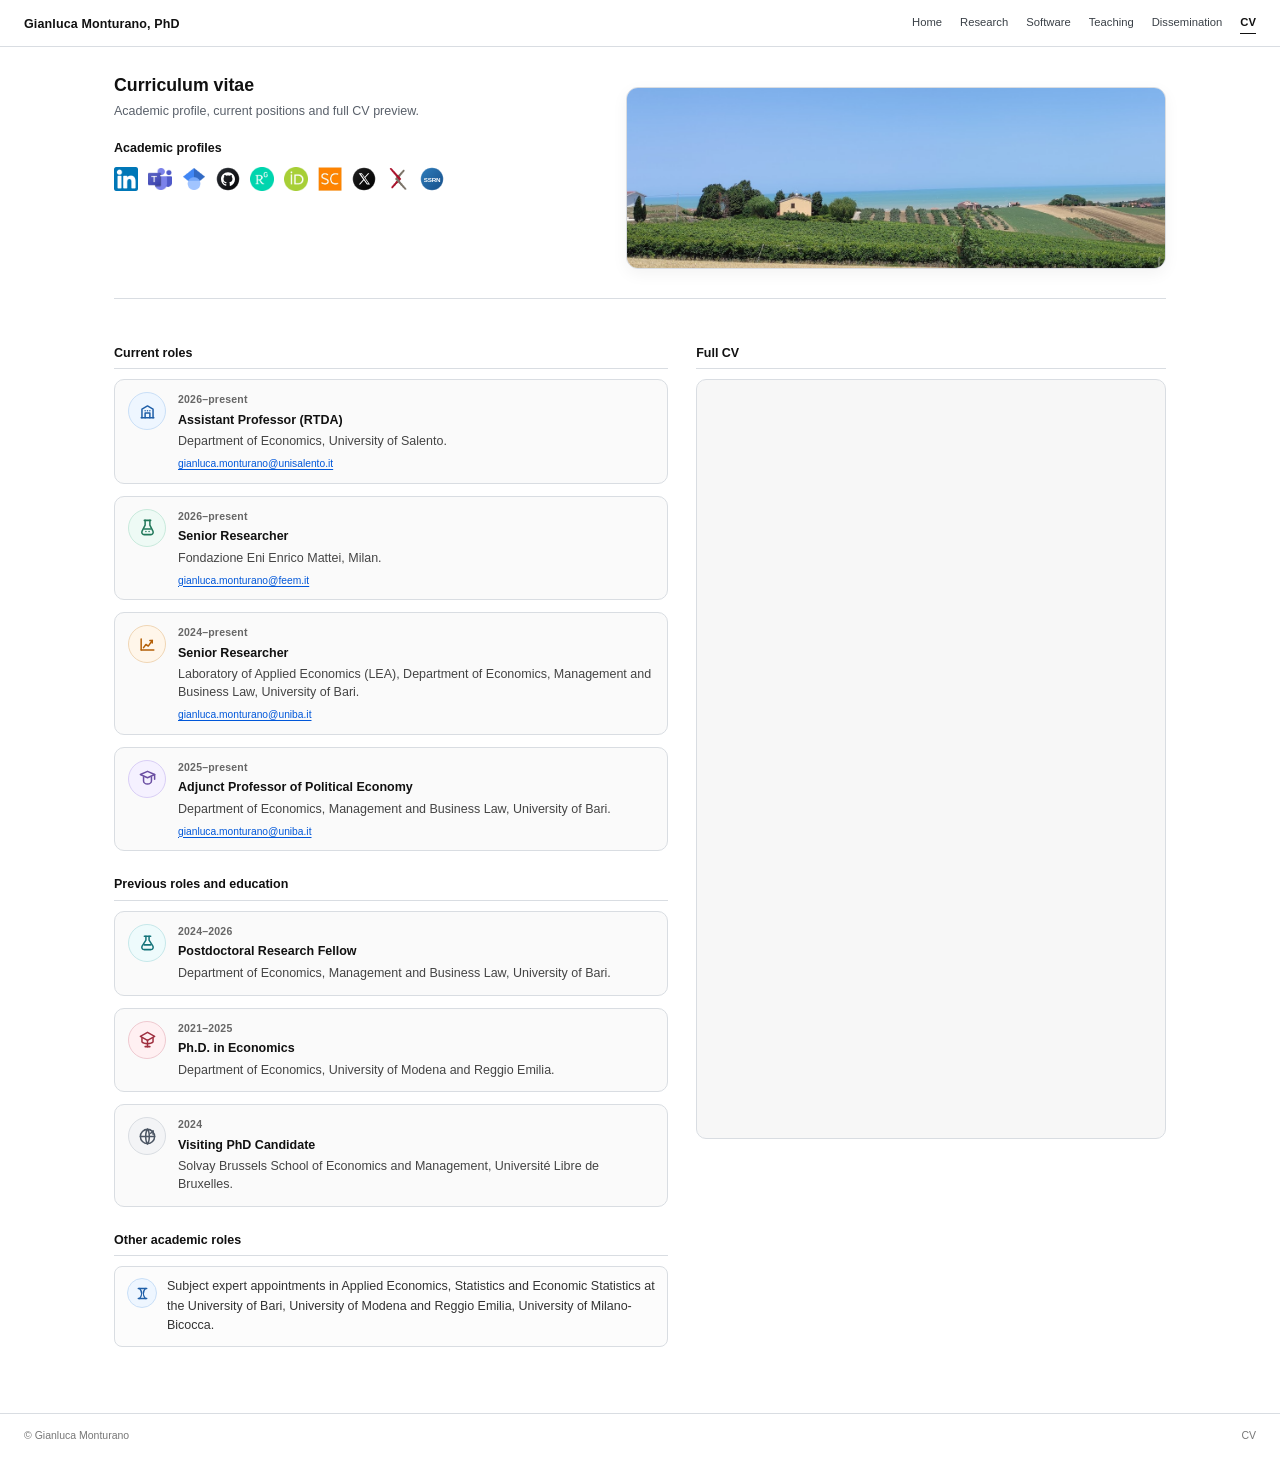
==== commit 57659e08: "Update cv.html" ====
--- a/cv.html
+++ b/cv.html
@@ -214,7 +214,6 @@
       width:26px;
       height:26px;
     }
-
 
     /* Academic profile logos: small, clean, no borders */
     .cv-profile-strip{
@@ -308,7 +307,7 @@
 
     .cv-top{
       display:grid;
-      grid-template-columns:minmax(0, 1fr) 470px;
+      grid-template-columns:minmax(0, 1fr) 540px;
       gap:28px;
       align-items:start;
       margin:6px 0 22px;
@@ -336,7 +335,9 @@
 
     .cv-landscape{
       width:100%;
-      height:168px;
+      max-width:540px;
+      height:182px;
+      margin-left:auto;
       border:1px solid var(--rule);
       border-radius:12px;
       overflow:hidden;
@@ -421,7 +422,9 @@
       }
 
       .cv-landscape{
+        max-width:100%;
         height:190px;
+        margin-left:0;
       }
 
       .pdf-viewer{
@@ -438,7 +441,6 @@
         height:680px !important;
       }
     }
-
   </style>
 </head>
 
@@ -463,242 +465,239 @@
 <main class="wrap page cv-page">
   <section class="cv-top">
     <div>
-<section class="cv-hero">
-          <h1>Curriculum vitae</h1>
-          <p class="position">Academic profile, current positions and full CV preview.</p>
-        </section>
-
-<section class="cv-profile-strip">
-          <h2>Academic profiles</h2>
-      
-          <div class="cv-profile-links" aria-label="Main academic and professional profiles">
-            <a class="cv-profile-link" href="https://www.linkedin.com/in/gianluca-monturano93/" title="LinkedIn" aria-label="LinkedIn" target="_blank" rel="noopener">
-              <img src="assets/icons/LinkeIn.png" alt="LinkedIn">
-            </a>
-      
-            <a class="cv-profile-link wide" href="https://teams.live.com/meet/9352556770941?p=nsbqeskWOO0TsyRsZB" title="Microsoft Teams" aria-label="Microsoft Teams" target="_blank" rel="noopener">
-              <img src="assets/icons/teams.jpg" alt="Teams">
-            </a>
-      
-            <a class="cv-profile-link wide" href="https://scholar.google.com/citations?user=pMHPXbYAAAAJ&hl=en&oi=ao" title="Google Scholar" aria-label="Google Scholar" target="_blank" rel="noopener">
-              <img src="assets/icons/Scholar.png" alt="Google Scholar">
-            </a>
-      
-            <a class="cv-profile-link" href="https://github.com/gmonturano" title="GitHub" aria-label="GitHub" target="_blank" rel="noopener">
-              <img src="assets/icons/github.svg" alt="GitHub">
-            </a>
-      
-            <a class="cv-profile-link" href="https://www.researchgate.net/profile/Gianluca-Monturano" title="ResearchGate" aria-label="ResearchGate" target="_blank" rel="noopener">
-              <img src="assets/icons/Research_gate.png" alt="ResearchGate">
-            </a>
-      
-            <a class="cv-profile-link" href="https://orcid.org/0009-0003-0728-1423" title="ORCID" aria-label="ORCID" target="_blank" rel="noopener">
-              <img src="assets/icons/Orcid.png" alt="ORCID">
-            </a>
-      
-            <a class="cv-profile-link" href="https://www.scopus.com/authid/detail.uri?authorId=58619644100&origin=recordPage" title="Scopus" aria-label="Scopus" target="_blank" rel="noopener">
-              <img src="assets/icons/Socups.jpg" alt="Scopus">
-            </a>
-      
-            <a class="cv-profile-link" href="https://x.com/GMonturano" title="X" aria-label="X" target="_blank" rel="noopener">
-              <img src="assets/icons/x.svg" alt="X">
-            </a>
-      
-            <a class="cv-profile-link wide" href="https://arxiv.org/search/?query=Gianluca+Monturano&searchtype=author" title="arXiv" aria-label="arXiv" target="_blank" rel="noopener">
-              <img src="assets/icons/ArXiv.png" alt="arXiv">
-            </a>
-      
-            <a class="cv-profile-link" href="https://papers.ssrn.com/sol3/cf_dev/AbsByAuth.cfm?per_id=6299055" title="SSRN" aria-label="SSRN" target="_blank" rel="noopener">
-              <img src="assets/icons/ssrn.svg" alt="SSRN">
-            </a>
-          </div>
-        </section>
+      <section class="cv-hero">
+        <h1>Curriculum vitae</h1>
+        <p class="position">Academic profile, current positions and full CV preview.</p>
+      </section>
+
+      <section class="cv-profile-strip">
+        <h2>Academic profiles</h2>
+
+        <div class="cv-profile-links" aria-label="Main academic and professional profiles">
+          <a class="cv-profile-link" href="https://www.linkedin.com/in/gianluca-monturano93/" title="LinkedIn" aria-label="LinkedIn" target="_blank" rel="noopener">
+            <img src="assets/icons/LinkeIn.png" alt="LinkedIn">
+          </a>
+
+          <a class="cv-profile-link wide" href="https://teams.live.com/meet/9352556770941?p=nsbqeskWOO0TsyRsZB" title="Microsoft Teams" aria-label="Microsoft Teams" target="_blank" rel="noopener">
+            <img src="assets/icons/teams.jpg" alt="Teams">
+          </a>
+
+          <a class="cv-profile-link wide" href="https://scholar.google.com/citations?user=pMHPXbYAAAAJ&hl=en&oi=ao" title="Google Scholar" aria-label="Google Scholar" target="_blank" rel="noopener">
+            <img src="assets/icons/Scholar.png" alt="Google Scholar">
+          </a>
+
+          <a class="cv-profile-link" href="https://github.com/gmonturano" title="GitHub" aria-label="GitHub" target="_blank" rel="noopener">
+            <img src="assets/icons/github.svg" alt="GitHub">
+          </a>
+
+          <a class="cv-profile-link" href="https://www.researchgate.net/profile/Gianluca-Monturano" title="ResearchGate" aria-label="ResearchGate" target="_blank" rel="noopener">
+            <img src="assets/icons/Research_gate.png" alt="ResearchGate">
+          </a>
+
+          <a class="cv-profile-link" href="https://orcid.org/0009-0003-0728-1423" title="ORCID" aria-label="ORCID" target="_blank" rel="noopener">
+            <img src="assets/icons/Orcid.png" alt="ORCID">
+          </a>
+
+          <a class="cv-profile-link" href="https://www.scopus.com/authid/detail.uri?authorId=58619644100&origin=recordPage" title="Scopus" aria-label="Scopus" target="_blank" rel="noopener">
+            <img src="assets/icons/Socups.jpg" alt="Scopus">
+          </a>
+
+          <a class="cv-profile-link" href="https://x.com/GMonturano" title="X" aria-label="X" target="_blank" rel="noopener">
+            <img src="assets/icons/x.svg" alt="X">
+          </a>
+
+          <a class="cv-profile-link wide" href="https://arxiv.org/search/?query=Gianluca+Monturano&searchtype=author" title="arXiv" aria-label="arXiv" target="_blank" rel="noopener">
+            <img src="assets/icons/ArXiv.png" alt="arXiv">
+          </a>
+
+          <a class="cv-profile-link" href="https://papers.ssrn.com/sol3/cf_dev/AbsByAuth.cfm?per_id=6299055" title="SSRN" aria-label="SSRN" target="_blank" rel="noopener">
+            <img src="assets/icons/ssrn.svg" alt="SSRN">
+          </a>
+        </div>
+      </section>
     </div>
 
     <figure class="cv-landscape" aria-label="Landscape image">
-      <img src="assets/cv-landscap.png" alt="Landscape view of the Adriatic coast">
+      <img src="assets/cv-landscap.png" alt="Landscape view">
     </figure>
   </section>
 
   <div class="cv-two-column">
     <div class="cv-left">
-  <section class="cv-section">
-          <h2>Current roles</h2>
-      
-          <div class="cv-grid">
-            <article class="cv-card">
-              <div class="cv-card-icon cv-icon-blue" aria-hidden="true">
-                <svg viewBox="0 0 24 24">
-                  <path d="M4 20h16"/>
-                  <path d="M5 20V9l7-4 7 4v11"/>
-                  <path d="M9 20v-6h6v6"/>
-                  <path d="M9 11h.01M12 11h.01M15 11h.01"/>
-                </svg>
+      <section class="cv-section">
+        <h2>Current roles</h2>
+
+        <div class="cv-grid">
+          <article class="cv-card">
+            <div class="cv-card-icon cv-icon-blue" aria-hidden="true">
+              <svg viewBox="0 0 24 24">
+                <path d="M4 20h16"/>
+                <path d="M5 20V9l7-4 7 4v11"/>
+                <path d="M9 20v-6h6v6"/>
+                <path d="M9 11h.01M12 11h.01M15 11h.01"/>
+              </svg>
+            </div>
+
+            <div class="cv-card-body">
+              <span class="cv-date">2026–present</span>
+              <span class="cv-role">Assistant Professor (RTDA)</span>
+              <div class="cv-place">Department of Economics, University of Salento.</div>
+              <div class="cv-role-email">
+                <a href="mailto:gianluca.monturano@unisalento.it">gianluca.monturano@unisalento.it</a>
               </div>
-      
-              <div class="cv-card-body">
-                <span class="cv-date">2026–present</span>
-                <span class="cv-role">Assistant Professor (RTDA)</span>
-                <div class="cv-place">Department of Economics, University of Salento.</div>
-                <div class="cv-role-email">
-                  <a href="mailto:gianluca.monturano@unisalento.it">gianluca.monturano@unisalento.it</a>
-                </div>
+            </div>
+          </article>
+
+          <article class="cv-card">
+            <div class="cv-card-icon cv-icon-green" aria-hidden="true">
+              <svg viewBox="0 0 24 24">
+                <path d="M9 3v6l-4 8a3 3 0 0 0 2.7 4h8.6a3 3 0 0 0 2.7-4l-4-8V3"/>
+                <path d="M8 3h8"/>
+                <path d="M8 14h8"/>
+                <path d="M10 17h.01M14 17h.01"/>
+              </svg>
+            </div>
+
+            <div class="cv-card-body">
+              <span class="cv-date">2026–present</span>
+              <span class="cv-role">Senior Researcher</span>
+              <div class="cv-place">Fondazione Eni Enrico Mattei, Milan.</div>
+              <div class="cv-role-email">
+                <a href="mailto:gianluca.monturano@feem.it">gianluca.monturano@feem.it</a>
               </div>
-            </article>
-      
-            <article class="cv-card">
-              <div class="cv-card-icon cv-icon-green" aria-hidden="true">
-                <svg viewBox="0 0 24 24">
-                  <path d="M9 3v6l-4 8a3 3 0 0 0 2.7 4h8.6a3 3 0 0 0 2.7-4l-4-8V3"/>
-                  <path d="M8 3h8"/>
-                  <path d="M8 14h8"/>
-                  <path d="M10 17h.01M14 17h.01"/>
-                </svg>
+            </div>
+          </article>
+
+          <article class="cv-card">
+            <div class="cv-card-icon cv-icon-orange" aria-hidden="true">
+              <svg viewBox="0 0 24 24">
+                <path d="M4 19V5"/>
+                <path d="M4 19h16"/>
+                <path d="M7 16l3-4 3 2 5-7"/>
+                <path d="M18 7h-3"/>
+                <path d="M18 7v3"/>
+              </svg>
+            </div>
+
+            <div class="cv-card-body">
+              <span class="cv-date">2024–present</span>
+              <span class="cv-role">Senior Researcher</span>
+              <div class="cv-place">Laboratory of Applied Economics (LEA), Department of Economics, Management and Business Law, University of Bari.</div>
+              <div class="cv-role-email">
+                <a href="mailto:gianluca.monturano@uniba.it">gianluca.monturano@uniba.it</a>
               </div>
-      
-              <div class="cv-card-body">
-                <span class="cv-date">2026–present</span>
-                <span class="cv-role">Senior Researcher</span>
-                <div class="cv-place">Fondazione Eni Enrico Mattei, Milan.</div>
-                <div class="cv-role-email">
-                  <a href="mailto:gianluca.monturano@feem.it">gianluca.monturano@feem.it</a>
-                </div>
+            </div>
+          </article>
+
+          <article class="cv-card">
+            <div class="cv-card-icon cv-icon-purple" aria-hidden="true">
+              <svg viewBox="0 0 24 24">
+                <path d="M3 7l9-4 9 4-9 4-9-4z"/>
+                <path d="M7 10v5c0 2 2 4 5 4s5-2 5-4v-5"/>
+                <path d="M21 7v6"/>
+              </svg>
+            </div>
+
+            <div class="cv-card-body">
+              <span class="cv-date">2025–present</span>
+              <span class="cv-role">Adjunct Professor of Political Economy</span>
+              <div class="cv-place">Department of Economics, Management and Business Law, University of Bari.</div>
+              <div class="cv-role-email">
+                <a href="mailto:gianluca.monturano@uniba.it">gianluca.monturano@uniba.it</a>
               </div>
-            </article>
-      
-            <article class="cv-card">
-              <div class="cv-card-icon cv-icon-orange" aria-hidden="true">
-                <svg viewBox="0 0 24 24">
-                  <path d="M4 19V5"/>
-                  <path d="M4 19h16"/>
-                  <path d="M7 16l3-4 3 2 5-7"/>
-                  <path d="M18 7h-3"/>
-                  <path d="M18 7v3"/>
-                </svg>
-              </div>
-      
-              <div class="cv-card-body">
-                <span class="cv-date">2024–present</span>
-                <span class="cv-role">Senior Researcher</span>
-                <div class="cv-place">Laboratory of Applied Economics (LEA), Department of Economics, Management and Business Law, University of Bari.</div>
-                <div class="cv-role-email">
-                  <a href="mailto:gianluca.monturano@uniba.it">gianluca.monturano@uniba.it</a>
-                </div>
-              </div>
-            </article>
-      
-            <article class="cv-card">
-              <div class="cv-card-icon cv-icon-purple" aria-hidden="true">
-                <svg viewBox="0 0 24 24">
-                  <path d="M3 7l9-4 9 4-9 4-9-4z"/>
-                  <path d="M7 10v5c0 2 2 4 5 4s5-2 5-4v-5"/>
-                  <path d="M21 7v6"/>
-                </svg>
-              </div>
-      
-              <div class="cv-card-body">
-                <span class="cv-date">2025–present</span>
-                <span class="cv-role">Adjunct Professor of Political Economy</span>
-                <div class="cv-place">Department of Economics, Management and Business Law, University of Bari.</div>
-                <div class="cv-role-email">
-                  <a href="mailto:gianluca.monturano@uniba.it">gianluca.monturano@uniba.it</a>
-                </div>
-              </div>
-            </article>
+            </div>
+          </article>
+        </div>
+      </section>
+
+      <section class="cv-section">
+        <h2>Previous roles and education</h2>
+
+        <div class="cv-grid">
+          <article class="cv-card">
+            <div class="cv-card-icon cv-icon-teal" aria-hidden="true">
+              <svg viewBox="0 0 24 24">
+                <path d="M8 4h8"/>
+                <path d="M10 4v5l-5 8a3 3 0 0 0 2.6 4h8.8a3 3 0 0 0 2.6-4l-5-8V4"/>
+                <path d="M8 15h8"/>
+              </svg>
+            </div>
+
+            <div class="cv-card-body">
+              <span class="cv-date">2024–2026</span>
+              <span class="cv-role">Postdoctoral Research Fellow</span>
+              <div class="cv-place">Department of Economics, Management and Business Law, University of Bari.</div>
+            </div>
+          </article>
+
+          <article class="cv-card">
+            <div class="cv-card-icon cv-icon-red" aria-hidden="true">
+              <svg viewBox="0 0 24 24">
+                <path d="M12 3l9 5-9 5-9-5 9-5z"/>
+                <path d="M5 10v5c2 3 12 3 14 0v-5"/>
+                <path d="M12 13v8"/>
+                <path d="M9 21h6"/>
+              </svg>
+            </div>
+
+            <div class="cv-card-body">
+              <span class="cv-date">2021–2025</span>
+              <span class="cv-role">Ph.D. in Economics</span>
+              <div class="cv-place">Department of Economics, University of Modena and Reggio Emilia.</div>
+            </div>
+          </article>
+
+          <article class="cv-card">
+            <div class="cv-card-icon cv-icon-grey" aria-hidden="true">
+              <svg viewBox="0 0 24 24">
+                <circle cx="12" cy="12" r="9"/>
+                <path d="M3 12h18"/>
+                <path d="M12 3c3 3 3 15 0 18"/>
+                <path d="M12 3c-3 3-3 15 0 18"/>
+                <path d="M16 8l3-3"/>
+                <path d="M19 5v4"/>
+              </svg>
+            </div>
+
+            <div class="cv-card-body">
+              <span class="cv-date">2024</span>
+              <span class="cv-role">Visiting PhD Candidate</span>
+              <div class="cv-place">Solvay Brussels School of Economics and Management, Université Libre de Bruxelles.</div>
+            </div>
+          </article>
+        </div>
+      </section>
+
+      <section class="cv-section">
+        <h2>Other academic roles</h2>
+
+        <div class="cv-inline-details">
+          <div class="cv-detail-item">
+            <div class="cv-detail-icon cv-icon-blue" aria-hidden="true">
+              <svg viewBox="0 0 24 24">
+                <path d="M6 5h12"/>
+                <path d="M8 5c4 5 4 9 0 14"/>
+                <path d="M16 5c-4 5-4 9 0 14"/>
+                <path d="M6 19h12"/>
+              </svg>
+            </div>
+
+            <div class="cv-detail-text">
+              Subject expert appointments in Applied Economics, Statistics and Economic Statistics at the University of Bari, University of Modena and Reggio Emilia, University of Milano-Bicocca.
+            </div>
           </div>
-        </section>
-      
-        <section class="cv-section">
-          <h2>Previous roles and education</h2>
-      
-          <div class="cv-grid">
-            <article class="cv-card">
-              <div class="cv-card-icon cv-icon-teal" aria-hidden="true">
-                <svg viewBox="0 0 24 24">
-                  <path d="M8 4h8"/>
-                  <path d="M10 4v5l-5 8a3 3 0 0 0 2.6 4h8.8a3 3 0 0 0 2.6-4l-5-8V4"/>
-                  <path d="M8 15h8"/>
-                </svg>
-              </div>
-      
-              <div class="cv-card-body">
-                <span class="cv-date">2024–2026</span>
-                <span class="cv-role">Postdoctoral Research Fellow</span>
-                <div class="cv-place">Department of Economics, Management and Business Law, University of Bari.</div>
-              </div>
-            </article>
-      
-            <article class="cv-card">
-              <div class="cv-card-icon cv-icon-red" aria-hidden="true">
-                <svg viewBox="0 0 24 24">
-                  <path d="M12 3l9 5-9 5-9-5 9-5z"/>
-                  <path d="M5 10v5c2 3 12 3 14 0v-5"/>
-                  <path d="M12 13v8"/>
-                  <path d="M9 21h6"/>
-                </svg>
-              </div>
-      
-              <div class="cv-card-body">
-                <span class="cv-date">2021–2025</span>
-                <span class="cv-role">Ph.D. in Economics</span>
-                <div class="cv-place">Department of Economics, University of Modena and Reggio Emilia.</div>
-              </div>
-            </article>
-      
-            <article class="cv-card">
-              <div class="cv-card-icon cv-icon-grey" aria-hidden="true">
-                <svg viewBox="0 0 24 24">
-                  <circle cx="12" cy="12" r="9"/>
-                  <path d="M3 12h18"/>
-                  <path d="M12 3c3 3 3 15 0 18"/>
-                  <path d="M12 3c-3 3-3 15 0 18"/>
-                  <path d="M16 8l3-3"/>
-                  <path d="M19 5v4"/>
-                </svg>
-              </div>
-      
-              <div class="cv-card-body">
-                <span class="cv-date">2024</span>
-                <span class="cv-role">Visiting PhD Candidate</span>
-                <div class="cv-place">Solvay Brussels School of Economics and Management, Université Libre de Bruxelles.</div>
-              </div>
-            </article>
-          </div>
-        </section>
-      
-        <section class="cv-section">
-          <h2>Other academic roles</h2>
-      
-          <div class="cv-inline-details">
-            <div class="cv-detail-item">
-              <div class="cv-detail-icon cv-icon-blue" aria-hidden="true">
-                <svg viewBox="0 0 24 24">
-                  <path d="M6 5h12"/>
-                  <path d="M8 5c4 5 4 9 0 14"/>
-                  <path d="M16 5c-4 5-4 9 0 14"/>
-                  <path d="M6 19h12"/>
-                </svg>
-              </div>
-      
-              <div class="cv-detail-text">
-                Subject expert appointments in Applied Economics, Statistics and Economic Statistics at the University of Bari, University of Modena and Reggio Emilia, University of Milano-Bicocca.
-              </div>
-            </div>
-          </div>
-        </section>
-      
-      
+        </div>
+      </section>
     </div>
 
     <aside class="cv-right">
-  <section class="cv-section cv-pdf-block">
-          <h2>Full CV</h2>
-      
-          <div class="pdf-viewer">
-            <iframe src="cv/main.pdf" title="Curriculum vitae - Gianluca Monturano"></iframe>
-          </div>
-        </section>
-      
+      <section class="cv-section cv-pdf-block">
+        <h2>Full CV</h2>
+
+        <div class="pdf-viewer">
+          <iframe src="cv/main.pdf" title="Curriculum vitae - Gianluca Monturano"></iframe>
+        </div>
+      </section>
     </aside>
   </div>
 </main>
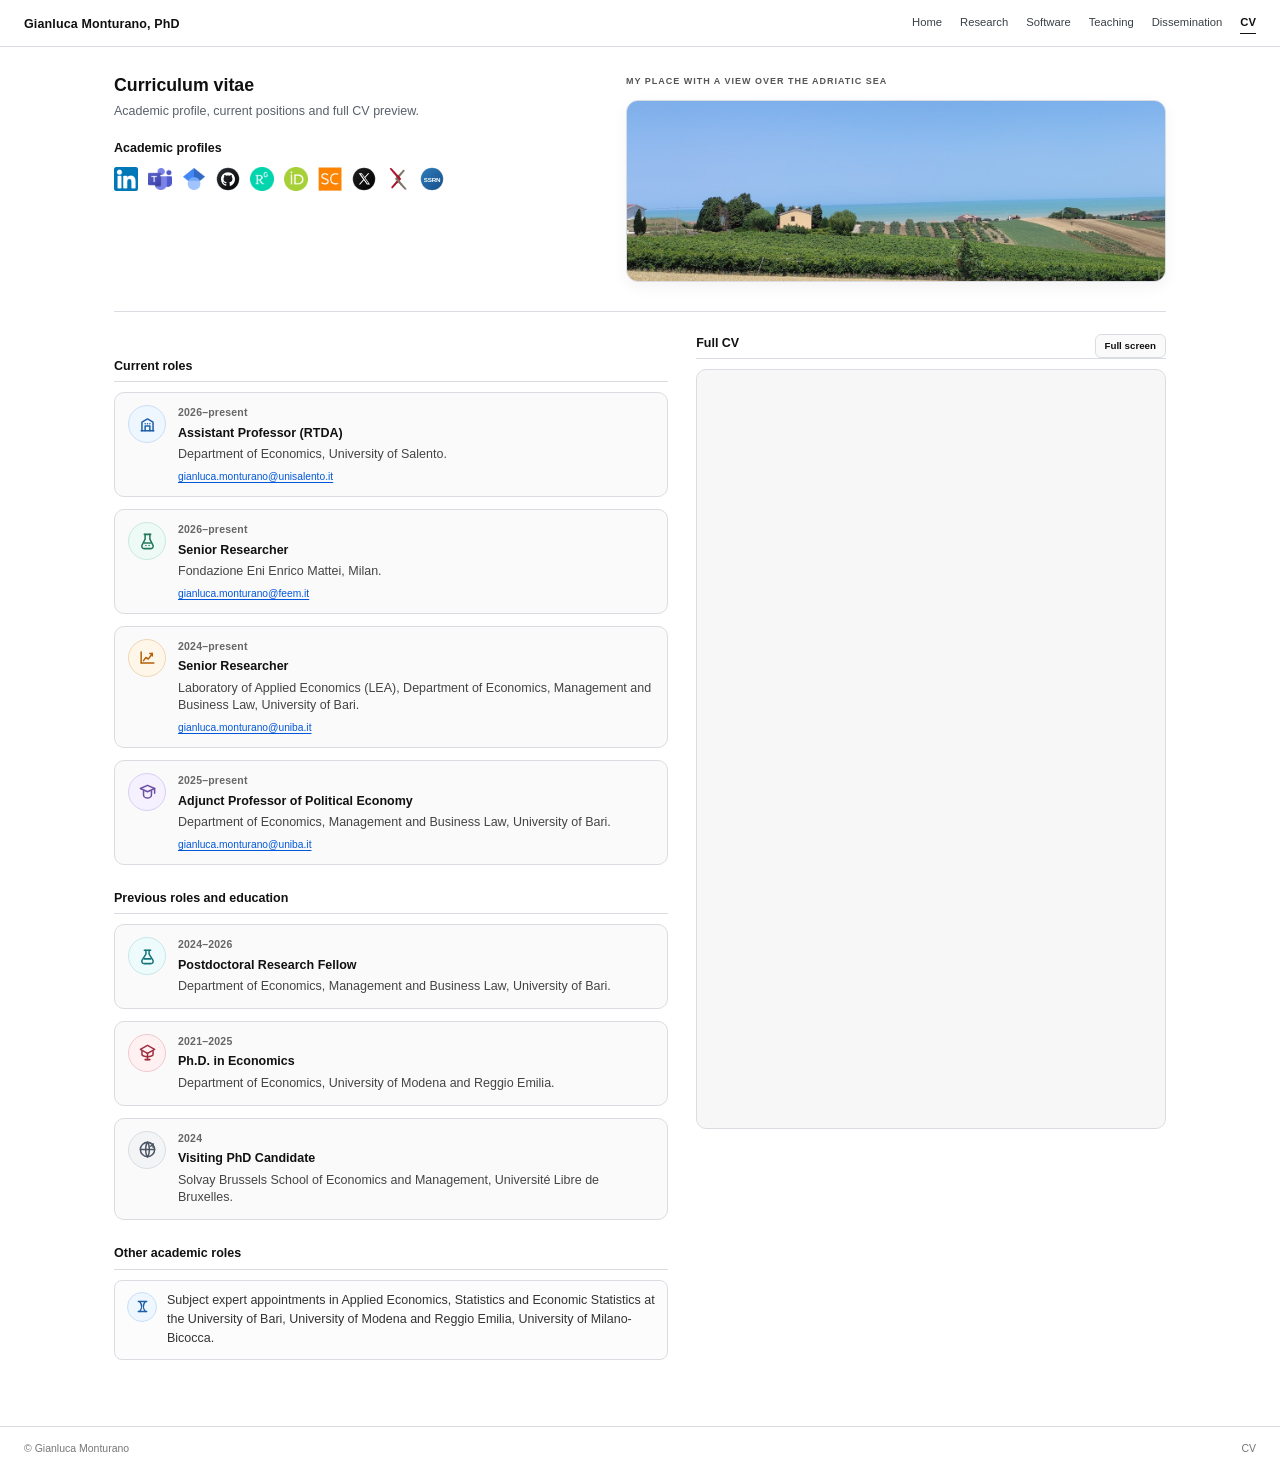
==== commit d9ab143c: "Update cv.html" ====
--- a/cv.html
+++ b/cv.html
@@ -333,6 +333,17 @@
       border-bottom:0 !important;
     }
 
+    .cv-landscape-caption{
+      max-width:540px;
+      margin:0 0 7px auto;
+      font-size:.72rem;
+      font-weight:700;
+      letter-spacing:.11em;
+      text-transform:uppercase;
+      color:#555;
+      text-align:left;
+    }
+
     .cv-landscape{
       width:100%;
       max-width:540px;
@@ -404,6 +415,38 @@
 
     .cv-pdf-block{
       margin-top:0 !important;
+    }
+
+    .cv-pdf-heading{
+      display:flex;
+      align-items:center;
+      justify-content:space-between;
+      gap:12px;
+      margin-bottom:10px;
+      padding-bottom:0;
+      border-bottom:1px solid var(--rule);
+    }
+
+    .cv-pdf-heading h2{
+      margin:0 !important;
+      padding-bottom:6px !important;
+      border-bottom:0 !important;
+    }
+
+    .cv-fullscreen-btn{
+      border:1px solid var(--rule);
+      background:#fafafa;
+      color:#111;
+      border-radius:6px;
+      padding:5px 9px;
+      font-size:.78rem;
+      font-weight:700;
+      cursor:pointer;
+      line-height:1.2;
+    }
+
+    .cv-fullscreen-btn:hover{
+      background:#f0f0f0;
     }
 
     .pdf-viewer{
@@ -517,9 +560,12 @@
       </section>
     </div>
 
-    <figure class="cv-landscape" aria-label="Landscape image">
-      <img src="assets/cv-landscap.png" alt="Landscape view">
-    </figure>
+    <div>
+      <div class="cv-landscape-caption">My place with a view over the Adriatic Sea</div>
+      <figure class="cv-landscape" aria-label="Landscape image">
+        <img src="assets/cv-landscap.png" alt="Landscape view">
+      </figure>
+    </div>
   </section>
 
   <div class="cv-two-column">
@@ -692,9 +738,12 @@
 
     <aside class="cv-right">
       <section class="cv-section cv-pdf-block">
-        <h2>Full CV</h2>
-
-        <div class="pdf-viewer">
+        <div class="cv-pdf-heading">
+          <h2>Full CV</h2>
+          <button class="cv-fullscreen-btn" type="button" onclick="openCvFullscreen()">Full screen</button>
+        </div>
+
+        <div class="pdf-viewer" id="cvPdfViewer">
           <iframe src="cv/main.pdf" title="Curriculum vitae - Gianluca Monturano"></iframe>
         </div>
       </section>
@@ -708,5 +757,31 @@
     <span>CV</span>
   </div>
 </footer>
+
+<script>
+  function openCvFullscreen() {
+    const viewer = document.getElementById("cvPdfViewer");
+    if (!viewer) return;
+
+    if (!document.fullscreenElement) {
+      if (viewer.requestFullscreen) {
+        viewer.requestFullscreen();
+      } else if (viewer.webkitRequestFullscreen) {
+        viewer.webkitRequestFullscreen();
+      } else if (viewer.msRequestFullscreen) {
+        viewer.msRequestFullscreen();
+      }
+    } else {
+      if (document.exitFullscreen) {
+        document.exitFullscreen();
+      } else if (document.webkitExitFullscreen) {
+        document.webkitExitFullscreen();
+      } else if (document.msExitFullscreen) {
+        document.msExitFullscreen();
+      }
+    }
+  }
+</script>
+
 </body>
 </html>
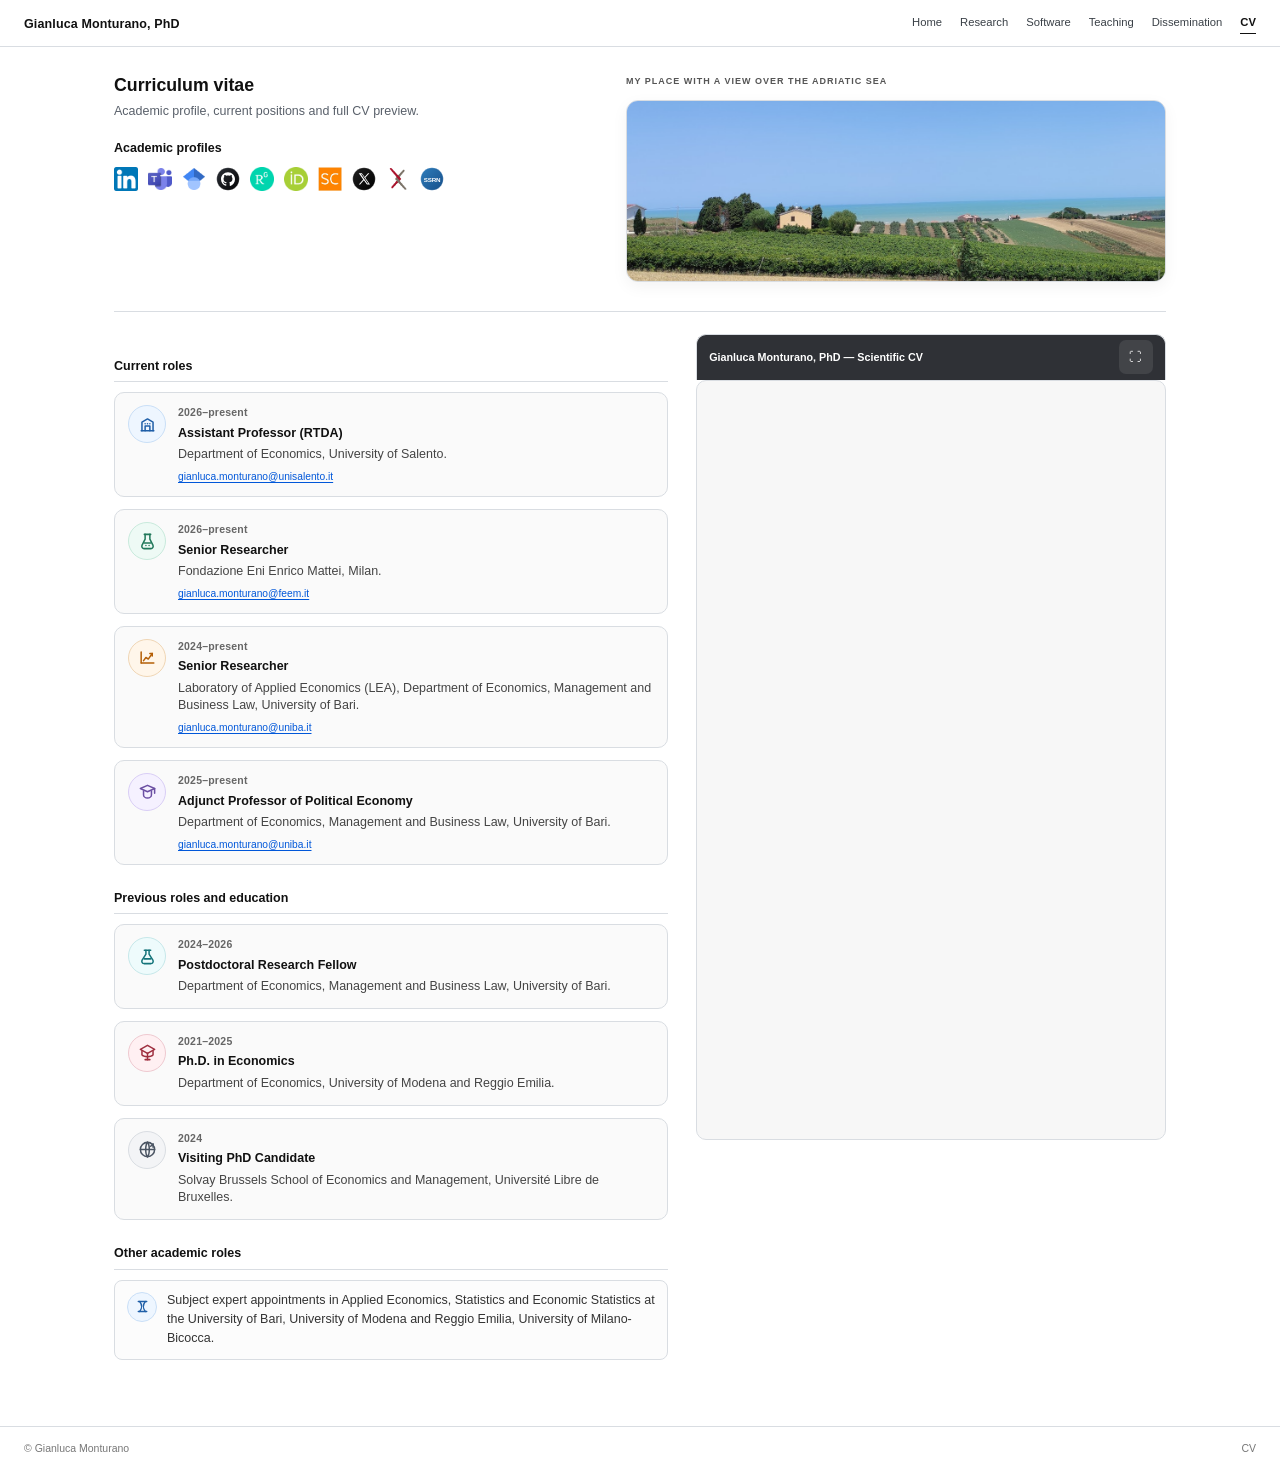
==== commit 1f07a1df: "Update cv.html" ====
--- a/cv.html
+++ b/cv.html
@@ -418,35 +418,55 @@
     }
 
     .cv-pdf-heading{
+      height:46px;
       display:flex;
       align-items:center;
       justify-content:space-between;
       gap:12px;
-      margin-bottom:10px;
-      padding-bottom:0;
-      border-bottom:1px solid var(--rule);
+      padding:0 12px;
+      margin-bottom:0;
+      background:#2f3136;
+      color:#fff;
+      border:1px solid var(--rule);
+      border-bottom:0;
+      border-radius:10px 10px 0 0;
+      font-size:.82rem;
+      font-weight:700;
     }
 
     .cv-pdf-heading h2{
       margin:0 !important;
-      padding-bottom:6px !important;
+      padding-bottom:0 !important;
       border-bottom:0 !important;
+      color:#fff;
+      font-size:.86rem;
+      white-space:nowrap;
+      overflow:hidden;
+      text-overflow:ellipsis;
     }
 
     .cv-fullscreen-btn{
-      border:1px solid var(--rule);
-      background:#fafafa;
-      color:#111;
-      border-radius:6px;
-      padding:5px 9px;
-      font-size:.78rem;
-      font-weight:700;
+      width:34px;
+      height:34px;
+      border:0;
+      border-radius:7px;
+      background:rgba(255,255,255,.09);
+      color:#fff;
+      display:inline-flex;
+      align-items:center;
+      justify-content:center;
       cursor:pointer;
-      line-height:1.2;
+      font-size:1rem;
+      line-height:1;
+      flex:0 0 auto;
     }
 
     .cv-fullscreen-btn:hover{
-      background:#f0f0f0;
+      background:rgba(255,255,255,.18);
+    }
+
+    .pdf-viewer{
+      border-radius:0 0 10px 10px !important;
     }
 
     .pdf-viewer{
@@ -739,8 +759,8 @@
     <aside class="cv-right">
       <section class="cv-section cv-pdf-block">
         <div class="cv-pdf-heading">
-          <h2>Full CV</h2>
-          <button class="cv-fullscreen-btn" type="button" onclick="openCvFullscreen()">Full screen</button>
+          <h2>Gianluca Monturano, PhD — Scientific CV</h2>
+          <button class="cv-fullscreen-btn" type="button" title="Full screen" aria-label="Full screen" onclick="openCvFullscreen()">⛶</button>
         </div>
 
         <div class="pdf-viewer" id="cvPdfViewer">
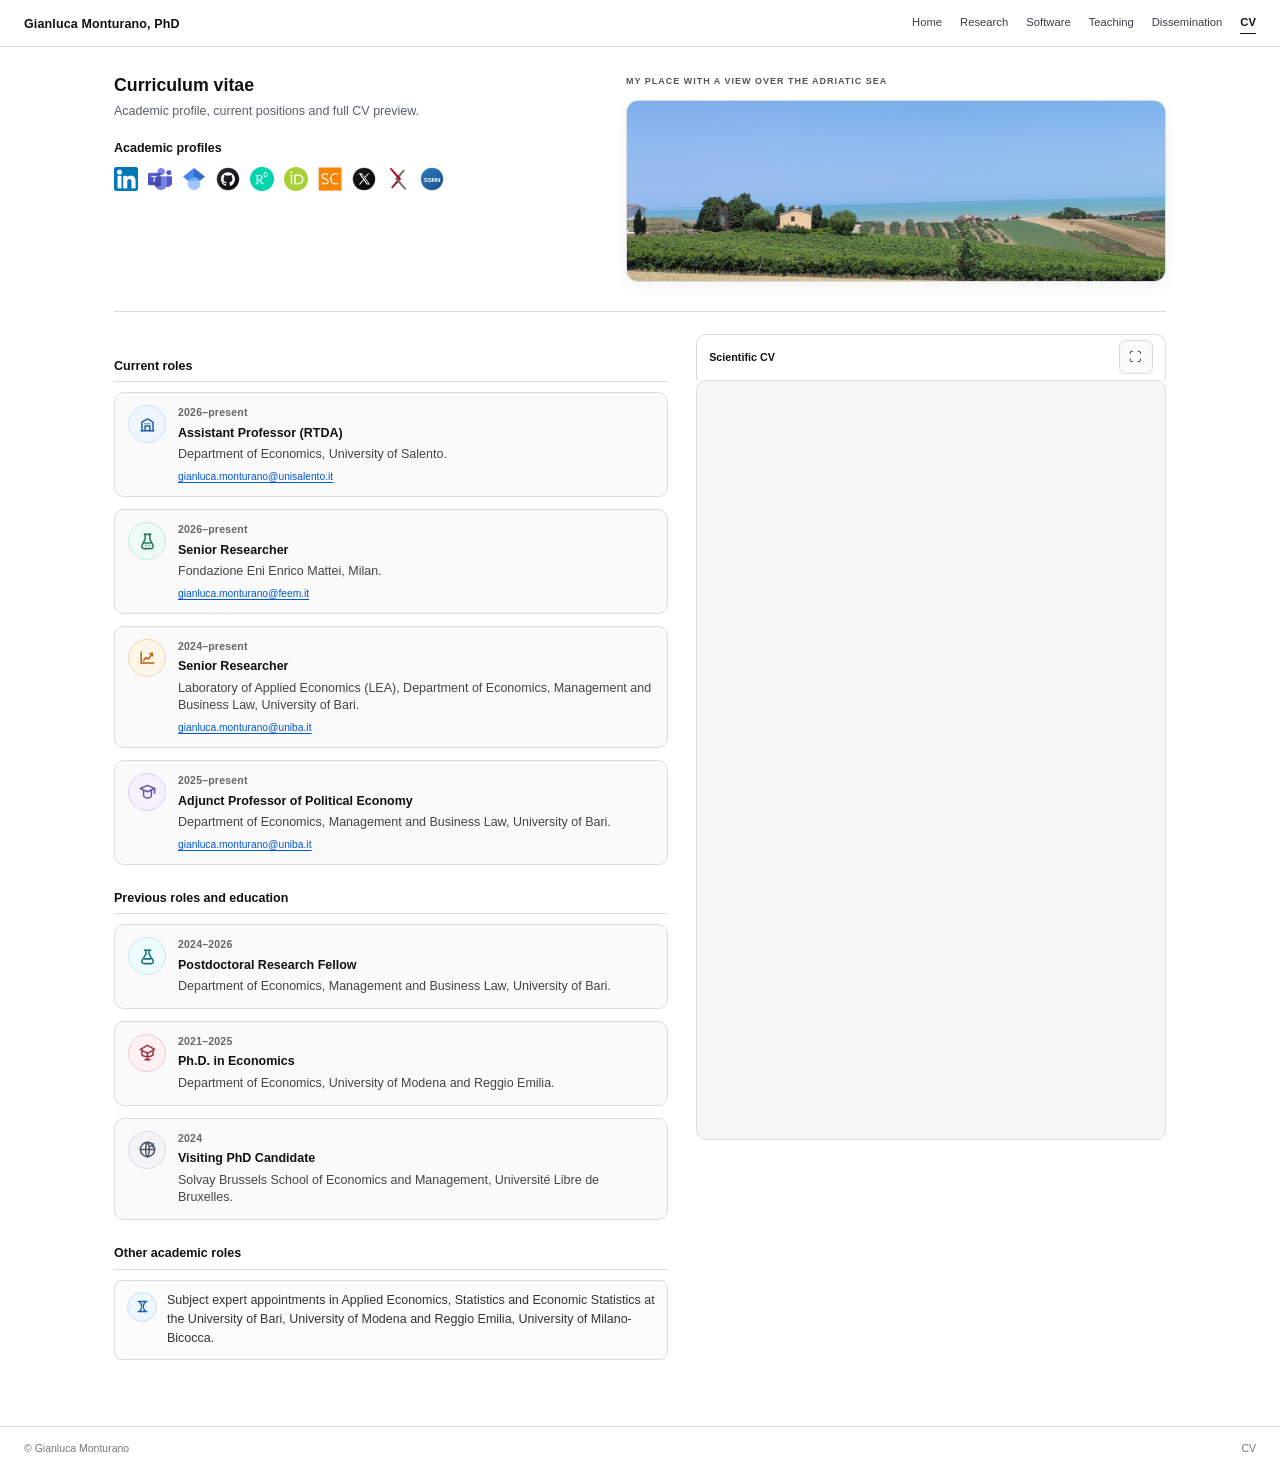
==== commit 6e5ee49f: "Update cv.html" ====
--- a/cv.html
+++ b/cv.html
@@ -425,8 +425,8 @@
       gap:12px;
       padding:0 12px;
       margin-bottom:0;
-      background:#2f3136;
-      color:#fff;
+      background:#fff;
+      color:#111;
       border:1px solid var(--rule);
       border-bottom:0;
       border-radius:10px 10px 0 0;
@@ -438,7 +438,7 @@
       margin:0 !important;
       padding-bottom:0 !important;
       border-bottom:0 !important;
-      color:#fff;
+      color:#111;
       font-size:.86rem;
       white-space:nowrap;
       overflow:hidden;
@@ -448,10 +448,10 @@
     .cv-fullscreen-btn{
       width:34px;
       height:34px;
-      border:0;
+      border:1px solid var(--rule);
       border-radius:7px;
-      background:rgba(255,255,255,.09);
-      color:#fff;
+      background:#fafafa;
+      color:#111;
       display:inline-flex;
       align-items:center;
       justify-content:center;
@@ -462,7 +462,7 @@
     }
 
     .cv-fullscreen-btn:hover{
-      background:rgba(255,255,255,.18);
+      background:#f0f0f0;
     }
 
     .pdf-viewer{
@@ -759,7 +759,7 @@
     <aside class="cv-right">
       <section class="cv-section cv-pdf-block">
         <div class="cv-pdf-heading">
-          <h2>Gianluca Monturano, PhD — Scientific CV</h2>
+          <h2>Scientific CV</h2>
           <button class="cv-fullscreen-btn" type="button" title="Full screen" aria-label="Full screen" onclick="openCvFullscreen()">⛶</button>
         </div>
 
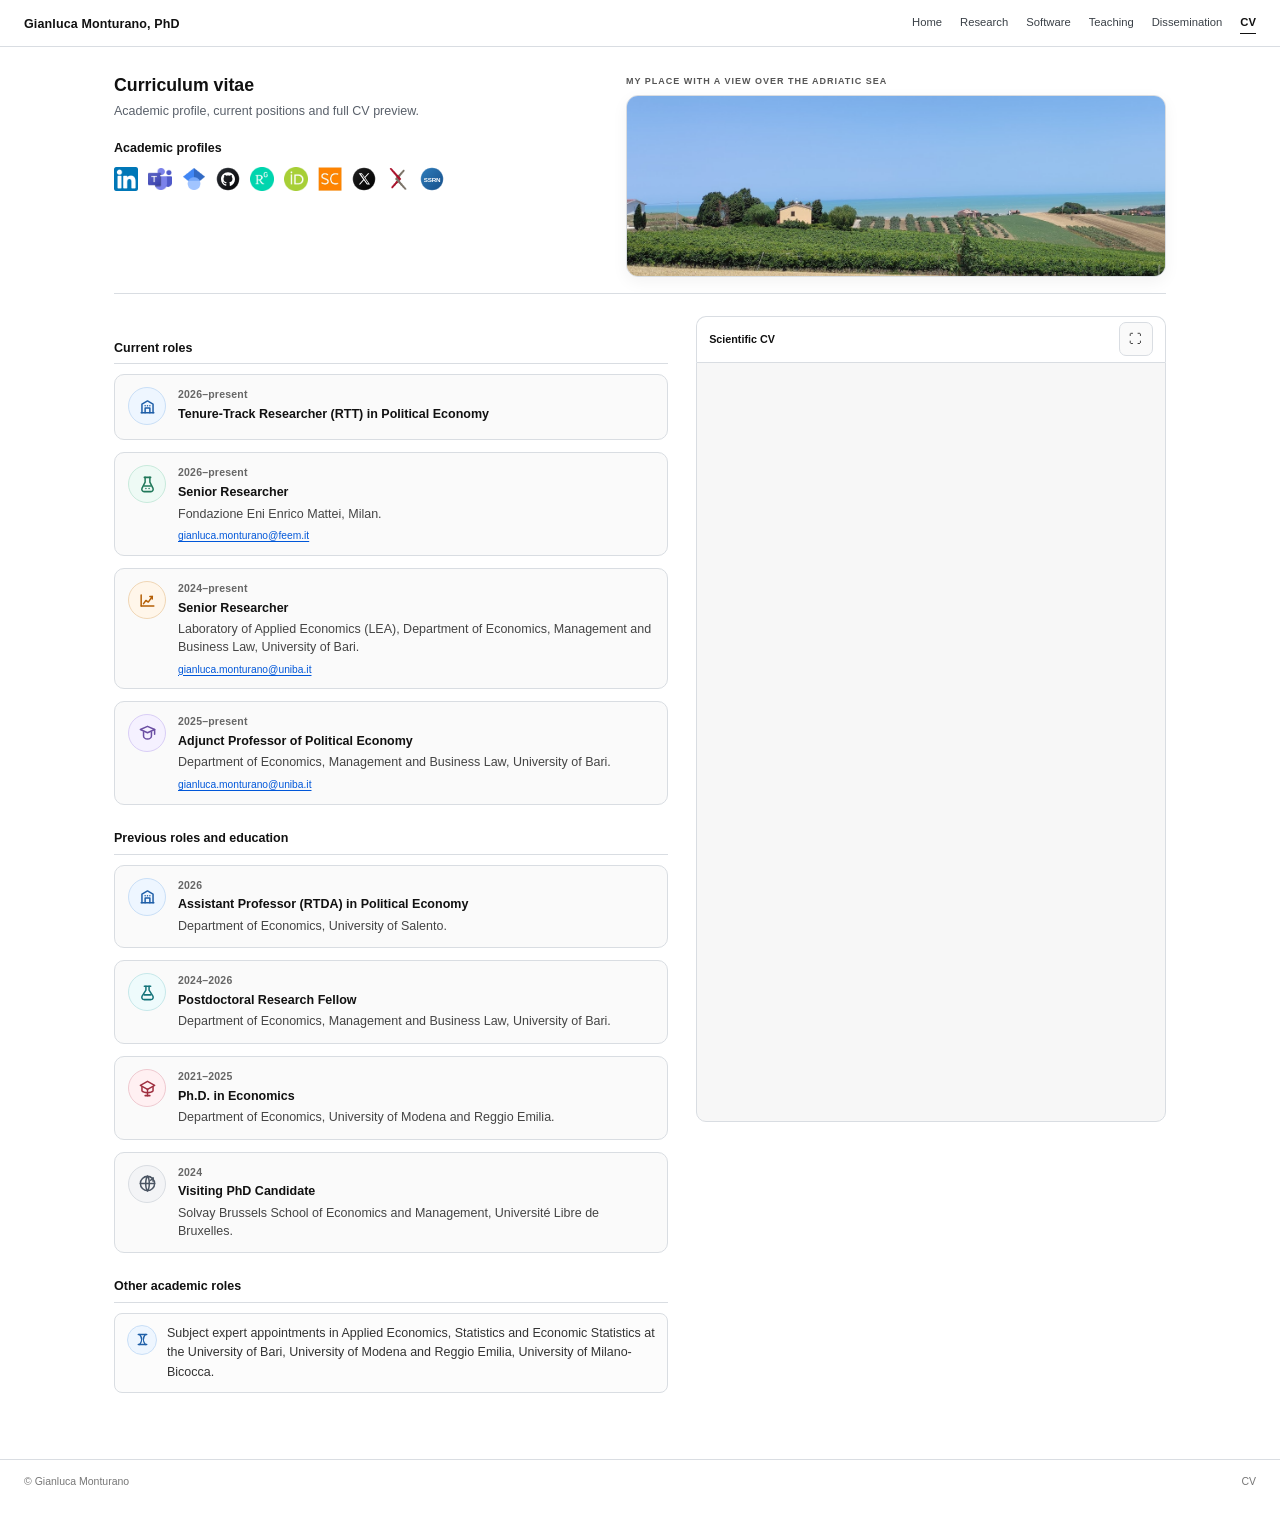
==== commit 39b87640: "Update cv.html" ====
--- a/cv.html
+++ b/cv.html
@@ -1,517 +1,490 @@
+
 <!doctype html>
 <html lang="en">
 <head>
   <meta charset="utf-8">
   <meta name="viewport" content="width=device-width, initial-scale=1">
+
   <title>CV | Gianluca Monturano</title>
+
   <link rel="stylesheet" href="styles.css">
 
   <style>
-    .cv-page{
-      max-width:1100px;
-    }
-
-    .cv-hero{
-      margin:6px 0 20px;
-    }
-
-    .cv-hero h1{
-      margin-bottom:6px;
-    }
-
-    .cv-hero .position{
-      margin-bottom:0;
-    }
-
-    .cv-section{
-      margin:22px 0 28px;
-    }
-
-    .cv-section h2{
-      margin-bottom:12px;
-      padding-bottom:6px;
-      border-bottom:1px solid var(--rule);
-    }
-
-    .cv-grid{
-      display:grid;
-      grid-template-columns:repeat(2, minmax(0, 1fr));
-      gap:14px;
-    }
-
-    .cv-card{
-      display:flex;
-      gap:12px;
-      padding:14px 15px;
-      border:1px solid var(--rule);
-      background:#fafafa;
-      border-radius:10px;
-    }
+    /* =========================================
+       CV PAGE
+    ========================================= */
+
+    .cv-page {
+      max-width: 1280px !important;
+    }
+
+    .cv-top {
+      display: grid;
+      grid-template-columns: minmax(0, 1fr) 540px;
+      gap: 28px;
+      align-items: start;
+      margin: 6px 0 22px;
+      padding-bottom: 16px;
+      border-bottom: 1px solid var(--rule);
+    }
+
+    .cv-hero {
+      margin: 0 0 18px;
+    }
+
+    .cv-hero h1 {
+      margin-bottom: 6px;
+    }
+
+    .cv-hero .position {
+      margin-bottom: 0;
+    }
+
+    /* =========================================
+       ACADEMIC PROFILES
+    ========================================= */
+
+    .cv-profile-strip {
+      margin: 0;
+      padding: 0;
+      border: 0;
+    }
+
+    .cv-profile-strip h2 {
+      font-size: 1rem;
+      margin: 0 0 10px;
+      padding: 0;
+      border: 0;
+    }
+
+    .cv-profile-links {
+      display: flex;
+      flex-wrap: wrap;
+      align-items: center;
+      gap: 10px;
+      margin: 0;
+    }
+
+    .cv-profile-link {
+      width: 24px;
+      height: 24px;
+      display: inline-flex;
+      align-items: center;
+      justify-content: center;
+      padding: 0;
+      border: 0;
+      background: transparent;
+      box-shadow: none;
+      transition:
+        transform .15s ease,
+        opacity .15s ease;
+    }
+
+    .cv-profile-link:hover {
+      transform: translateY(-2px);
+      opacity: .82;
+    }
+
+    .cv-profile-link img {
+      max-width: 24px;
+      max-height: 24px;
+      width: auto;
+      height: auto;
+      object-fit: contain;
+      display: block;
+    }
+
+    .cv-profile-link.wide img {
+      max-width: 28px;
+      max-height: 22px;
+    }
+
+    /* =========================================
+       LANDSCAPE IMAGE
+    ========================================= */
+
+    .cv-landscape-caption {
+      max-width: 540px;
+      margin: 0 0 7px auto;
+      font-size: .72rem;
+      font-weight: 700;
+      letter-spacing: .11em;
+      text-transform: uppercase;
+      color: #555;
+      text-align: left;
+    }
+
+    .cv-landscape {
+      width: 100%;
+      max-width: 540px;
+      height: 182px;
+      margin: 0 0 0 auto;
+      border: 1px solid var(--rule);
+      border-radius: 12px;
+      overflow: hidden;
+      background: #f7f7f7;
+      box-shadow: 0 5px 16px rgba(0,0,0,.05);
+    }
+
+    .cv-landscape img {
+      width: 100%;
+      height: 100%;
+      display: block;
+      object-fit: cover;
+      object-position: center center;
+    }
+
+    /* =========================================
+       TWO-COLUMN LAYOUT
+    ========================================= */
+
+    .cv-two-column {
+      display: grid;
+      grid-template-columns:
+        minmax(0, .92fr)
+        minmax(420px, .78fr);
+      gap: 28px;
+      align-items: start;
+    }
+
+    .cv-left {
+      min-width: 0;
+    }
+
+    .cv-right {
+      min-width: 0;
+      position: sticky;
+      top: 74px;
+      align-self: start;
+    }
+
+    /* =========================================
+       CV SECTIONS
+    ========================================= */
+
+    .cv-section {
+      margin: 18px 0 24px;
+    }
+
+    .cv-section h2 {
+      margin-bottom: 10px;
+      padding-bottom: 6px;
+      border-bottom: 1px solid var(--rule);
+    }
+
+    .cv-grid {
+      display: grid;
+      grid-template-columns: 1fr;
+      gap: 12px;
+    }
+
+    /* =========================================
+       CV CARDS
+    ========================================= */
+
+    .cv-card {
+      display: flex;
+      gap: 12px;
+      align-items: flex-start;
+      padding: 12px 13px;
+      border: 1px solid var(--rule);
+      background: #fafafa;
+      border-radius: 10px;
+    }
+
+    .cv-card-body {
+      min-width: 0;
+    }
+
+    .cv-date {
+      display: block;
+      font-size: .84rem;
+      font-weight: 700;
+      color: #666;
+      margin-bottom: 3px;
+      letter-spacing: .02em;
+    }
+
+    .cv-role {
+      display: block;
+      font-weight: 700;
+      color: #111;
+      margin-bottom: 4px;
+      line-height: 1.4;
+    }
+
+    .cv-place {
+      color: #444;
+      line-height: 1.42;
+    }
+
+    .cv-role-email {
+      margin-top: 6px;
+      font-size: .82rem;
+      line-height: 1.35;
+    }
+
+    .cv-role-email a {
+      color: #0057d9;
+      text-decoration: underline;
+      text-underline-offset: 2px;
+    }
+
+    /* =========================================
+       ICONS
+    ========================================= */
 
     .cv-card-icon,
-    .cv-detail-icon{
-      flex:0 0 auto;
-      border-radius:50%;
-      display:flex;
-      align-items:center;
-      justify-content:center;
-      border:1px solid var(--icon-border);
-      background:var(--icon-bg);
-      color:var(--icon);
-    }
-
-    .cv-card-icon{
-      width:42px;
-      height:42px;
-    }
-
-    .cv-detail-icon{
-      width:30px;
-      height:30px;
-      margin-top:1px;
+    .cv-detail-icon {
+      flex: 0 0 auto;
+      border-radius: 50%;
+      display: flex;
+      align-items: center;
+      justify-content: center;
+      border: 1px solid var(--icon-border);
+      background: var(--icon-bg);
+      color: var(--icon);
+    }
+
+    .cv-card-icon {
+      width: 38px;
+      height: 38px;
+    }
+
+    .cv-detail-icon {
+      width: 30px;
+      height: 30px;
+      margin-top: 1px;
     }
 
     .cv-card-icon svg,
-    .cv-detail-icon svg{
-      fill:none;
-      stroke:currentColor;
-      stroke-linecap:round;
-      stroke-linejoin:round;
-    }
-
-    .cv-card-icon svg{
-      width:50px;
-      height:50px;
-      stroke-width:1.9;
-    }
-
-    .cv-detail-icon svg{
-      width:17px;
-      height:17px;
-      stroke-width:1.9;
-    }
-
-    .cv-icon-blue{
-      --icon:#1f5fa8;
-      --icon-bg:#eef6ff;
-      --icon-border:#c9dff7;
-    }
-
-    .cv-icon-green{
-      --icon:#20785a;
-      --icon-bg:#eefaf5;
-      --icon-border:#c8eadc;
-    }
-
-    .cv-icon-orange{
-      --icon:#b45f06;
-      --icon-bg:#fff6ea;
-      --icon-border:#f0d6b5;
-    }
-
-    .cv-icon-purple{
-      --icon:#6b4fa3;
-      --icon-bg:#f5f1ff;
-      --icon-border:#d9cef6;
-    }
-
-    .cv-icon-red{
-      --icon:#9f2f3f;
-      --icon-bg:#fff0f2;
-      --icon-border:#efc9d0;
-    }
-
-    .cv-icon-teal{
-      --icon:#14747a;
-      --icon-bg:#eefbfc;
-      --icon-border:#c6e8ea;
-    }
-
-    .cv-icon-grey{
-      --icon:#4b5563;
-      --icon-bg:#f3f4f6;
-      --icon-border:#d9dde2;
-    }
-
-    .cv-card-body{
-      min-width:0;
-    }
-
-    .cv-date{
-      display:block;
-      font-size:.84rem;
-      font-weight:700;
-      color:#666;
-      margin-bottom:3px;
-      letter-spacing:.02em;
-    }
-
-    .cv-role{
-      display:block;
-      font-weight:700;
-      color:#111;
-      margin-bottom:4px;
-    }
-
-    .cv-place{
-      color:#444;
-      line-height:1.5;
-    }
-
-    .cv-role-email{
-      margin-top:6px;
-      font-size:.82rem;
-      line-height:1.35;
-    }
-
-    .cv-role-email a{
-      color:#0057d9;
-      text-decoration:underline;
-      text-underline-offset:2px;
-    }
-
-    .cv-inline-details{
-      display:grid;
-      gap:10px;
-      margin-top:10px;
-    }
-
-    .cv-detail-item{
-      display:flex;
-      gap:10px;
-      align-items:flex-start;
-      padding:10px 12px;
-      border:1px solid var(--rule);
-      background:#fcfcfc;
-      border-radius:8px;
-    }
-
-    .cv-detail-text{
-      line-height:1.55;
-      color:#333;
-    }
-
-    .cv-profiles{
-      margin:8px 0 6px;
-    }
-
-    .cv-profiles .logo-row{
-      display:flex;
-      flex-wrap:wrap;
-      gap:10px;
-      align-items:center;
-      max-width:none;
-      margin:0;
-    }
-
-    .cv-profiles .round-logo{
-      width:30px;
-      height:30px;
-      flex:0 0 auto;
-    }
-
-    .cv-profiles .round-logo.small{
-      width:26px;
-      height:26px;
-    }
-
-    /* Academic profile logos: small, clean, no borders */
-    .cv-profile-strip{
-      margin:14px 0 24px;
-      padding-bottom:14px;
-      border-bottom:1px solid var(--rule);
-    }
-
-    .cv-profile-strip h2{
-      font-size:1rem;
-      margin:0 0 10px;
-      padding:0;
-      border:0;
-    }
-
-    .cv-profile-links{
-      display:flex;
-      flex-wrap:wrap;
-      align-items:center;
-      gap:10px;
-      margin:0;
-    }
-
-    .cv-profile-link{
-      width:24px;
-      height:24px;
-      display:inline-flex;
-      align-items:center;
-      justify-content:center;
-      padding:0;
-      border:0;
-      background:transparent;
-      box-shadow:none;
-      transition:transform .15s ease, opacity .15s ease;
-    }
-
-    .cv-profile-link:hover{
-      transform:translateY(-2px);
-      opacity:.82;
-    }
-
-    .cv-profile-link img{
-      max-width:24px;
-      max-height:24px;
-      width:auto;
-      height:auto;
-      object-fit:contain;
-      display:block;
-    }
-
-    .cv-profile-link.wide img{
-      max-width:28px;
-      max-height:22px;
-    }
-
-    .cv-pdf-block{
-      margin-top:8px;
-    }
-
-    .pdf-viewer{
-      width:100%;
-      height:860px;
-      border:1px solid var(--rule);
-      background:#f7f7f7;
-      border-radius:8px;
-      overflow:hidden;
-    }
-
-    .pdf-viewer iframe{
-      width:100%;
-      height:100%;
-      border:0;
-    }
-
-    @media (max-width:860px){
-      .cv-grid{
-        grid-template-columns:1fr;
+    .cv-detail-icon svg {
+      fill: none;
+      stroke: currentColor;
+      stroke-width: 1.9;
+      stroke-linecap: round;
+      stroke-linejoin: round;
+    }
+
+    .cv-card-icon svg {
+      width: 19px;
+      height: 19px;
+    }
+
+    .cv-detail-icon svg {
+      width: 17px;
+      height: 17px;
+    }
+
+    .cv-icon-blue {
+      --icon: #1f5fa8;
+      --icon-bg: #eef6ff;
+      --icon-border: #c9dff7;
+    }
+
+    .cv-icon-green {
+      --icon: #20785a;
+      --icon-bg: #eefaf5;
+      --icon-border: #c8eadc;
+    }
+
+    .cv-icon-orange {
+      --icon: #b45f06;
+      --icon-bg: #fff6ea;
+      --icon-border: #f0d6b5;
+    }
+
+    .cv-icon-purple {
+      --icon: #6b4fa3;
+      --icon-bg: #f5f1ff;
+      --icon-border: #d9cef6;
+    }
+
+    .cv-icon-red {
+      --icon: #9f2f3f;
+      --icon-bg: #fff0f2;
+      --icon-border: #efc9d0;
+    }
+
+    .cv-icon-teal {
+      --icon: #14747a;
+      --icon-bg: #eefbfc;
+      --icon-border: #c6e8ea;
+    }
+
+    .cv-icon-grey {
+      --icon: #4b5563;
+      --icon-bg: #f3f4f6;
+      --icon-border: #d9dde2;
+    }
+
+    /* =========================================
+       OTHER ACADEMIC ROLES
+    ========================================= */
+
+    .cv-inline-details {
+      display: grid;
+      gap: 10px;
+      margin-top: 10px;
+    }
+
+    .cv-detail-item {
+      display: flex;
+      gap: 10px;
+      align-items: flex-start;
+      padding: 10px 12px;
+      border: 1px solid var(--rule);
+      background: #fcfcfc;
+      border-radius: 8px;
+    }
+
+    .cv-detail-text {
+      line-height: 1.55;
+      color: #333;
+    }
+
+    /* =========================================
+       SCIENTIFIC CV PDF
+    ========================================= */
+
+    .cv-pdf-block {
+      margin-top: 0;
+    }
+
+    .cv-pdf-heading {
+      height: 46px;
+      display: flex;
+      align-items: center;
+      justify-content: space-between;
+      gap: 12px;
+      padding: 0 12px;
+      background: #fff;
+      color: #111;
+      border: 1px solid var(--rule);
+      border-bottom: 0;
+      border-radius: 10px 10px 0 0;
+      font-size: .82rem;
+      font-weight: 700;
+    }
+
+    .cv-pdf-heading h2 {
+      margin: 0 !important;
+      padding: 0 !important;
+      border: 0 !important;
+      color: #111;
+      font-size: .86rem;
+      white-space: nowrap;
+      overflow: hidden;
+      text-overflow: ellipsis;
+    }
+
+    .cv-fullscreen-btn {
+      width: 34px;
+      height: 34px;
+      border: 1px solid var(--rule);
+      border-radius: 7px;
+      background: #fafafa;
+      color: #111;
+      display: inline-flex;
+      align-items: center;
+      justify-content: center;
+      cursor: pointer;
+      font-size: 1rem;
+      line-height: 1;
+      flex: 0 0 auto;
+    }
+
+    .cv-fullscreen-btn:hover {
+      background: #f0f0f0;
+    }
+
+    .pdf-viewer {
+      width: 100%;
+      height: 760px;
+      border: 1px solid var(--rule);
+      background: #f7f7f7;
+      border-radius: 0 0 10px 10px;
+      overflow: hidden;
+    }
+
+    .pdf-viewer iframe {
+      width: 100%;
+      height: 100%;
+      border: 0;
+    }
+
+    .pdf-viewer:fullscreen {
+      width: 100vw;
+      height: 100vh;
+      border-radius: 0;
+      background: #fff;
+    }
+
+    /* =========================================
+       RESPONSIVE
+    ========================================= */
+
+    @media (max-width: 1050px) {
+
+      .cv-top,
+      .cv-two-column {
+        grid-template-columns: 1fr;
       }
-    }
-
-    @media (max-width:720px){
-      .pdf-viewer{
-        height:680px;
+
+      .cv-right {
+        position: static;
       }
-    }
-
-    /* CV page redesign: top image + two-column CV/PDF layout */
-    .cv-page{
-      max-width:1280px !important;
-    }
-
-    .cv-top{
-      display:grid;
-      grid-template-columns:minmax(0, 1fr) 540px;
-      gap:28px;
-      align-items:start;
-      margin:6px 0 22px;
-      padding-bottom:16px;
-      border-bottom:1px solid var(--rule);
-    }
-
-    .cv-hero{
-      margin:0 0 18px !important;
-    }
-
-    .cv-hero h1{
-      margin-bottom:6px;
-    }
-
-    .cv-hero .position{
-      margin-bottom:0;
-    }
-
-    .cv-profile-strip{
-      margin:0 !important;
-      padding-bottom:0 !important;
-      border-bottom:0 !important;
-    }
-
-    .cv-landscape-caption{
-      max-width:540px;
-      margin:0 0 7px auto;
-      font-size:.72rem;
-      font-weight:700;
-      letter-spacing:.11em;
-      text-transform:uppercase;
-      color:#555;
-      text-align:left;
-    }
-
-    .cv-landscape{
-      width:100%;
-      max-width:540px;
-      height:182px;
-      margin-left:auto;
-      border:1px solid var(--rule);
-      border-radius:12px;
-      overflow:hidden;
-      background:#f7f7f7;
-      box-shadow:0 5px 16px rgba(0,0,0,.05);
-    }
-
-    .cv-landscape img{
-      width:100%;
-      height:100%;
-      display:block;
-      object-fit:cover;
-      object-position:center center;
-    }
-
-    .cv-two-column{
-      display:grid;
-      grid-template-columns:minmax(0, 0.92fr) minmax(420px, 0.78fr);
-      gap:28px;
-      align-items:start;
-    }
-
-    .cv-left{
-      min-width:0;
-    }
-
-    .cv-right{
-      min-width:0;
-      position:sticky;
-      top:74px;
-      align-self:start;
-    }
-
-    .cv-grid{
-      grid-template-columns:1fr !important;
-      gap:12px !important;
-    }
-
-    .cv-card{
-      padding:12px 13px !important;
-    }
-
-    .cv-card-icon{
-      width:38px !important;
-      height:38px !important;
-    }
-
-    .cv-card-icon svg{
-      width:19px !important;
-      height:19px !important;
-    }
-
-    .cv-place{
-      line-height:1.42 !important;
-    }
-
-    .cv-section{
-      margin:18px 0 24px !important;
-    }
-
-    .cv-section h2{
-      margin-bottom:10px !important;
-    }
-
-    .cv-pdf-block{
-      margin-top:0 !important;
-    }
-
-    .cv-pdf-heading{
-      height:46px;
-      display:flex;
-      align-items:center;
-      justify-content:space-between;
-      gap:12px;
-      padding:0 12px;
-      margin-bottom:0;
-      background:#fff;
-      color:#111;
-      border:1px solid var(--rule);
-      border-bottom:0;
-      border-radius:10px 10px 0 0;
-      font-size:.82rem;
-      font-weight:700;
-    }
-
-    .cv-pdf-heading h2{
-      margin:0 !important;
-      padding-bottom:0 !important;
-      border-bottom:0 !important;
-      color:#111;
-      font-size:.86rem;
-      white-space:nowrap;
-      overflow:hidden;
-      text-overflow:ellipsis;
-    }
-
-    .cv-fullscreen-btn{
-      width:34px;
-      height:34px;
-      border:1px solid var(--rule);
-      border-radius:7px;
-      background:#fafafa;
-      color:#111;
-      display:inline-flex;
-      align-items:center;
-      justify-content:center;
-      cursor:pointer;
-      font-size:1rem;
-      line-height:1;
-      flex:0 0 auto;
-    }
-
-    .cv-fullscreen-btn:hover{
-      background:#f0f0f0;
-    }
-
-    .pdf-viewer{
-      border-radius:0 0 10px 10px !important;
-    }
-
-    .pdf-viewer{
-      height:760px !important;
-      border-radius:10px !important;
-    }
-
-    @media (max-width:1050px){
-      .cv-top,
-      .cv-two-column{
-        grid-template-columns:1fr;
+
+      .cv-landscape {
+        max-width: 100%;
+        height: 190px;
+        margin-left: 0;
       }
 
-      .cv-right{
-        position:static;
+      .cv-landscape-caption {
+        max-width: 100%;
+        margin-left: 0;
       }
 
-      .cv-landscape{
-        max-width:100%;
-        height:190px;
-        margin-left:0;
+      .pdf-viewer {
+        height: 720px;
       }
-
-      .pdf-viewer{
-        height:720px !important;
+    }
+
+    @media (max-width: 720px) {
+
+      .cv-landscape {
+        height: 150px;
       }
-    }
-
-    @media (max-width:720px){
-      .cv-landscape{
-        height:150px;
+
+      .pdf-viewer {
+        height: 680px;
       }
 
-      .pdf-viewer{
-        height:680px !important;
+      .cv-top {
+        gap: 16px;
+      }
+
+      .cv-two-column {
+        gap: 20px;
       }
     }
   </style>
 </head>
 
 <body>
+
+<!-- =========================================
+     NAVIGATION
+========================================= -->
+
 <header class="topbar">
   <div class="wrap">
     <div class="nav">
-      <a class="name" href="index.html">Gianluca Monturano, PhD</a>
+
+      <a class="name" href="index.html">
+        Gianluca Monturano, PhD
+      </a>
 
       <nav class="menu" aria-label="Primary navigation">
         <a href="index.html">Home</a>
@@ -521,81 +494,241 @@
         <a href="dissemination.html">Dissemination</a>
         <a class="active" href="cv.html">CV</a>
       </nav>
+
     </div>
   </div>
 </header>
 
+<!-- =========================================
+     MAIN PAGE
+========================================= -->
+
 <main class="wrap page cv-page">
+
+  <!-- =======================================
+       TOP AREA
+  ======================================== -->
+
   <section class="cv-top">
+
     <div>
+
       <section class="cv-hero">
         <h1>Curriculum vitae</h1>
-        <p class="position">Academic profile, current positions and full CV preview.</p>
+
+        <p class="position">
+          Academic profile, current positions and full CV preview.
+        </p>
       </section>
 
+      <!-- ===================================
+           ACADEMIC PROFILES
+      ==================================== -->
+
       <section class="cv-profile-strip">
+
         <h2>Academic profiles</h2>
 
-        <div class="cv-profile-links" aria-label="Main academic and professional profiles">
-          <a class="cv-profile-link" href="https://www.linkedin.com/in/gianluca-monturano93/" title="LinkedIn" aria-label="LinkedIn" target="_blank" rel="noopener">
-            <img src="assets/icons/LinkeIn.png" alt="LinkedIn">
+        <div
+          class="cv-profile-links"
+          aria-label="Main academic and professional profiles"
+        >
+
+          <a
+            class="cv-profile-link"
+            href="https://www.linkedin.com/in/gianluca-monturano93/"
+            title="LinkedIn"
+            aria-label="LinkedIn"
+            target="_blank"
+            rel="noopener"
+          >
+            <img
+              src="assets/icons/LinkeIn.png"
+              alt="LinkedIn"
+            >
           </a>
 
-          <a class="cv-profile-link wide" href="https://teams.live.com/meet/9352556770941?p=nsbqeskWOO0TsyRsZB" title="Microsoft Teams" aria-label="Microsoft Teams" target="_blank" rel="noopener">
-            <img src="assets/icons/teams.jpg" alt="Teams">
+          <a
+            class="cv-profile-link wide"
+            href="https://teams.live.com/meet/9352556770941?p=nsbqeskWOO0TsyRsZB"
+            title="Microsoft Teams"
+            aria-label="Microsoft Teams"
+            target="_blank"
+            rel="noopener"
+          >
+            <img
+              src="assets/icons/teams.jpg"
+              alt="Microsoft Teams"
+            >
           </a>
 
-          <a class="cv-profile-link wide" href="https://scholar.google.com/citations?user=pMHPXbYAAAAJ&hl=en&oi=ao" title="Google Scholar" aria-label="Google Scholar" target="_blank" rel="noopener">
-            <img src="assets/icons/Scholar.png" alt="Google Scholar">
+          <a
+            class="cv-profile-link wide"
+            href="https://scholar.google.com/citations?user=pMHPXbYAAAAJ&hl=en&oi=ao"
+            title="Google Scholar"
+            aria-label="Google Scholar"
+            target="_blank"
+            rel="noopener"
+          >
+            <img
+              src="assets/icons/Scholar.png"
+              alt="Google Scholar"
+            >
           </a>
 
-          <a class="cv-profile-link" href="https://github.com/gmonturano" title="GitHub" aria-label="GitHub" target="_blank" rel="noopener">
-            <img src="assets/icons/github.svg" alt="GitHub">
+          <a
+            class="cv-profile-link"
+            href="https://github.com/gmonturano"
+            title="GitHub"
+            aria-label="GitHub"
+            target="_blank"
+            rel="noopener"
+          >
+            <img
+              src="assets/icons/github.svg"
+              alt="GitHub"
+            >
           </a>
 
-          <a class="cv-profile-link" href="https://www.researchgate.net/profile/Gianluca-Monturano" title="ResearchGate" aria-label="ResearchGate" target="_blank" rel="noopener">
-            <img src="assets/icons/Research_gate.png" alt="ResearchGate">
+          <a
+            class="cv-profile-link"
+            href="https://www.researchgate.net/profile/Gianluca-Monturano"
+            title="ResearchGate"
+            aria-label="ResearchGate"
+            target="_blank"
+            rel="noopener"
+          >
+            <img
+              src="assets/icons/Research_gate.png"
+              alt="ResearchGate"
+            >
           </a>
 
-          <a class="cv-profile-link" href="https://orcid.org/0009-0003-0728-1423" title="ORCID" aria-label="ORCID" target="_blank" rel="noopener">
-            <img src="assets/icons/Orcid.png" alt="ORCID">
+          <a
+            class="cv-profile-link"
+            href="https://orcid.org/0009-0003-0728-1423"
+            title="ORCID"
+            aria-label="ORCID"
+            target="_blank"
+            rel="noopener"
+          >
+            <img
+              src="assets/icons/Orcid.png"
+              alt="ORCID"
+            >
           </a>
 
-          <a class="cv-profile-link" href="https://www.scopus.com/authid/detail.uri?authorId=58619644100&origin=recordPage" title="Scopus" aria-label="Scopus" target="_blank" rel="noopener">
-            <img src="assets/icons/Socups.jpg" alt="Scopus">
+          <a
+            class="cv-profile-link"
+            href="https://www.scopus.com/authid/detail.uri?authorId=58619644100&origin=recordPage"
+            title="Scopus"
+            aria-label="Scopus"
+            target="_blank"
+            rel="noopener"
+          >
+            <img
+              src="assets/icons/Socups.jpg"
+              alt="Scopus"
+            >
           </a>
 
-          <a class="cv-profile-link" href="https://x.com/GMonturano" title="X" aria-label="X" target="_blank" rel="noopener">
-            <img src="assets/icons/x.svg" alt="X">
+          <a
+            class="cv-profile-link"
+            href="https://x.com/GMonturano"
+            title="X"
+            aria-label="X"
+            target="_blank"
+            rel="noopener"
+          >
+            <img
+              src="assets/icons/x.svg"
+              alt="X"
+            >
           </a>
 
-          <a class="cv-profile-link wide" href="https://arxiv.org/search/?query=Gianluca+Monturano&searchtype=author" title="arXiv" aria-label="arXiv" target="_blank" rel="noopener">
-            <img src="assets/icons/ArXiv.png" alt="arXiv">
+          <a
+            class="cv-profile-link wide"
+            href="https://arxiv.org/search/?query=Gianluca+Monturano&searchtype=author"
+            title="arXiv"
+            aria-label="arXiv"
+            target="_blank"
+            rel="noopener"
+          >
+            <img
+              src="assets/icons/ArXiv.png"
+              alt="arXiv"
+            >
           </a>
 
-          <a class="cv-profile-link" href="https://papers.ssrn.com/sol3/cf_dev/AbsByAuth.cfm?per_id=6299055" title="SSRN" aria-label="SSRN" target="_blank" rel="noopener">
-            <img src="assets/icons/ssrn.svg" alt="SSRN">
+          <a
+            class="cv-profile-link"
+            href="https://papers.ssrn.com/sol3/cf_dev/AbsByAuth.cfm?per_id=6299055"
+            title="SSRN"
+            aria-label="SSRN"
+            target="_blank"
+            rel="noopener"
+          >
+            <img
+              src="assets/icons/ssrn.svg"
+              alt="SSRN"
+            >
           </a>
+
         </div>
       </section>
+
     </div>
 
+    <!-- =====================================
+         LANDSCAPE
+    ====================================== -->
+
     <div>
-      <div class="cv-landscape-caption">My place with a view over the Adriatic Sea</div>
-      <figure class="cv-landscape" aria-label="Landscape image">
-        <img src="assets/cv-landscap.png" alt="Landscape view">
+
+      <div class="cv-landscape-caption">
+        My place with a view over the Adriatic Sea
+      </div>
+
+      <figure
+        class="cv-landscape"
+        aria-label="Landscape image"
+      >
+        <img
+          src="assets/cv-landscap.png"
+          alt="Landscape view"
+        >
       </figure>
+
     </div>
+
   </section>
 
+  <!-- =======================================
+       CV CONTENT AND PDF
+  ======================================== -->
+
   <div class="cv-two-column">
+
     <div class="cv-left">
+
+      <!-- ===================================
+           CURRENT ROLES
+      ==================================== -->
+
       <section class="cv-section">
+
         <h2>Current roles</h2>
 
         <div class="cv-grid">
+
+          <!-- TENURE-TRACK RESEARCHER -->
+
           <article class="cv-card">
-            <div class="cv-card-icon cv-icon-blue" aria-hidden="true">
+
+            <div
+              class="cv-card-icon cv-icon-blue"
+              aria-hidden="true"
+            >
               <svg viewBox="0 0 24 24">
                 <path d="M4 20h16"/>
                 <path d="M5 20V9l7-4 7 4v11"/>
@@ -605,17 +738,27 @@
             </div>
 
             <div class="cv-card-body">
-              <span class="cv-date">2026–present</span>
-              <span class="cv-role">Assistant Professor (RTDA)</span>
-              <div class="cv-place">Department of Economics, University of Salento.</div>
-              <div class="cv-role-email">
-                <a href="mailto:gianluca.monturano@unisalento.it">gianluca.monturano@unisalento.it</a>
-              </div>
-            </div>
+
+              <span class="cv-date">
+                2026–present
+              </span>
+
+              <span class="cv-role">
+                Tenure-Track Researcher (RTT) in Political Economy
+              </span>
+
+            </div>
+
           </article>
 
+          <!-- FONDAZIONE ENI ENRICO MATTEI -->
+
           <article class="cv-card">
-            <div class="cv-card-icon cv-icon-green" aria-hidden="true">
+
+            <div
+              class="cv-card-icon cv-icon-green"
+              aria-hidden="true"
+            >
               <svg viewBox="0 0 24 24">
                 <path d="M9 3v6l-4 8a3 3 0 0 0 2.7 4h8.6a3 3 0 0 0 2.7-4l-4-8V3"/>
                 <path d="M8 3h8"/>
@@ -625,17 +768,37 @@
             </div>
 
             <div class="cv-card-body">
-              <span class="cv-date">2026–present</span>
-              <span class="cv-role">Senior Researcher</span>
-              <div class="cv-place">Fondazione Eni Enrico Mattei, Milan.</div>
+
+              <span class="cv-date">
+                2026–present
+              </span>
+
+              <span class="cv-role">
+                Senior Researcher
+              </span>
+
+              <div class="cv-place">
+                Fondazione Eni Enrico Mattei, Milan.
+              </div>
+
               <div class="cv-role-email">
-                <a href="mailto:gianluca.monturano@feem.it">gianluca.monturano@feem.it</a>
+                <a href="mailto:gianluca.monturano@feem.it">
+                  gianluca.monturano@feem.it
+                </a>
               </div>
-            </div>
+
+            </div>
+
           </article>
 
+          <!-- LABORATORY OF APPLIED ECONOMICS -->
+
           <article class="cv-card">
-            <div class="cv-card-icon cv-icon-orange" aria-hidden="true">
+
+            <div
+              class="cv-card-icon cv-icon-orange"
+              aria-hidden="true"
+            >
               <svg viewBox="0 0 24 24">
                 <path d="M4 19V5"/>
                 <path d="M4 19h16"/>
@@ -646,17 +809,39 @@
             </div>
 
             <div class="cv-card-body">
-              <span class="cv-date">2024–present</span>
-              <span class="cv-role">Senior Researcher</span>
-              <div class="cv-place">Laboratory of Applied Economics (LEA), Department of Economics, Management and Business Law, University of Bari.</div>
+
+              <span class="cv-date">
+                2024–present
+              </span>
+
+              <span class="cv-role">
+                Senior Researcher
+              </span>
+
+              <div class="cv-place">
+                Laboratory of Applied Economics (LEA),
+                Department of Economics, Management and
+                Business Law, University of Bari.
+              </div>
+
               <div class="cv-role-email">
-                <a href="mailto:gianluca.monturano@uniba.it">gianluca.monturano@uniba.it</a>
+                <a href="mailto:gianluca.monturano@uniba.it">
+                  gianluca.monturano@uniba.it
+                </a>
               </div>
-            </div>
+
+            </div>
+
           </article>
 
+          <!-- ADJUNCT PROFESSOR -->
+
           <article class="cv-card">
-            <div class="cv-card-icon cv-icon-purple" aria-hidden="true">
+
+            <div
+              class="cv-card-icon cv-icon-purple"
+              aria-hidden="true"
+            >
               <svg viewBox="0 0 24 24">
                 <path d="M3 7l9-4 9 4-9 4-9-4z"/>
                 <path d="M7 10v5c0 2 2 4 5 4s5-2 5-4v-5"/>
@@ -665,23 +850,86 @@
             </div>
 
             <div class="cv-card-body">
-              <span class="cv-date">2025–present</span>
-              <span class="cv-role">Adjunct Professor of Political Economy</span>
-              <div class="cv-place">Department of Economics, Management and Business Law, University of Bari.</div>
+
+              <span class="cv-date">
+                2025–present
+              </span>
+
+              <span class="cv-role">
+                Adjunct Professor of Political Economy
+              </span>
+
+              <div class="cv-place">
+                Department of Economics, Management and
+                Business Law, University of Bari.
+              </div>
+
               <div class="cv-role-email">
-                <a href="mailto:gianluca.monturano@uniba.it">gianluca.monturano@uniba.it</a>
+                <a href="mailto:gianluca.monturano@uniba.it">
+                  gianluca.monturano@uniba.it
+                </a>
               </div>
-            </div>
+
+            </div>
+
           </article>
+
         </div>
       </section>
 
+      <!-- ===================================
+           PREVIOUS ROLES AND EDUCATION
+      ==================================== -->
+
       <section class="cv-section">
+
         <h2>Previous roles and education</h2>
 
         <div class="cv-grid">
+
+          <!-- UNIVERSITY OF SALENTO -->
+
           <article class="cv-card">
-            <div class="cv-card-icon cv-icon-teal" aria-hidden="true">
+
+            <div
+              class="cv-card-icon cv-icon-blue"
+              aria-hidden="true"
+            >
+              <svg viewBox="0 0 24 24">
+                <path d="M4 20h16"/>
+                <path d="M5 20V9l7-4 7 4v11"/>
+                <path d="M9 20v-6h6v6"/>
+                <path d="M9 11h.01M12 11h.01M15 11h.01"/>
+              </svg>
+            </div>
+
+            <div class="cv-card-body">
+
+              <span class="cv-date">
+                2026
+              </span>
+
+              <span class="cv-role">
+                Assistant Professor (RTDA) in Political Economy
+              </span>
+
+              <div class="cv-place">
+                Department of Economics,
+                University of Salento.
+              </div>
+
+            </div>
+
+          </article>
+
+          <!-- UNIVERSITY OF BARI -->
+
+          <article class="cv-card">
+
+            <div
+              class="cv-card-icon cv-icon-teal"
+              aria-hidden="true"
+            >
               <svg viewBox="0 0 24 24">
                 <path d="M8 4h8"/>
                 <path d="M10 4v5l-5 8a3 3 0 0 0 2.6 4h8.8a3 3 0 0 0 2.6-4l-5-8V4"/>
@@ -690,14 +938,32 @@
             </div>
 
             <div class="cv-card-body">
-              <span class="cv-date">2024–2026</span>
-              <span class="cv-role">Postdoctoral Research Fellow</span>
-              <div class="cv-place">Department of Economics, Management and Business Law, University of Bari.</div>
-            </div>
+
+              <span class="cv-date">
+                2024–2026
+              </span>
+
+              <span class="cv-role">
+                Postdoctoral Research Fellow
+              </span>
+
+              <div class="cv-place">
+                Department of Economics, Management and
+                Business Law, University of Bari.
+              </div>
+
+            </div>
+
           </article>
 
+          <!-- PHD -->
+
           <article class="cv-card">
-            <div class="cv-card-icon cv-icon-red" aria-hidden="true">
+
+            <div
+              class="cv-card-icon cv-icon-red"
+              aria-hidden="true"
+            >
               <svg viewBox="0 0 24 24">
                 <path d="M12 3l9 5-9 5-9-5 9-5z"/>
                 <path d="M5 10v5c2 3 12 3 14 0v-5"/>
@@ -707,14 +973,32 @@
             </div>
 
             <div class="cv-card-body">
-              <span class="cv-date">2021–2025</span>
-              <span class="cv-role">Ph.D. in Economics</span>
-              <div class="cv-place">Department of Economics, University of Modena and Reggio Emilia.</div>
-            </div>
+
+              <span class="cv-date">
+                2021–2025
+              </span>
+
+              <span class="cv-role">
+                Ph.D. in Economics
+              </span>
+
+              <div class="cv-place">
+                Department of Economics,
+                University of Modena and Reggio Emilia.
+              </div>
+
+            </div>
+
           </article>
 
+          <!-- VISITING PHD -->
+
           <article class="cv-card">
-            <div class="cv-card-icon cv-icon-grey" aria-hidden="true">
+
+            <div
+              class="cv-card-icon cv-icon-grey"
+              aria-hidden="true"
+            >
               <svg viewBox="0 0 24 24">
                 <circle cx="12" cy="12" r="9"/>
                 <path d="M3 12h18"/>
@@ -726,20 +1010,43 @@
             </div>
 
             <div class="cv-card-body">
-              <span class="cv-date">2024</span>
-              <span class="cv-role">Visiting PhD Candidate</span>
-              <div class="cv-place">Solvay Brussels School of Economics and Management, Université Libre de Bruxelles.</div>
-            </div>
+
+              <span class="cv-date">
+                2024
+              </span>
+
+              <span class="cv-role">
+                Visiting PhD Candidate
+              </span>
+
+              <div class="cv-place">
+                Solvay Brussels School of Economics and
+                Management, Université Libre de Bruxelles.
+              </div>
+
+            </div>
+
           </article>
+
         </div>
       </section>
 
+      <!-- ===================================
+           OTHER ACADEMIC ROLES
+      ==================================== -->
+
       <section class="cv-section">
+
         <h2>Other academic roles</h2>
 
         <div class="cv-inline-details">
+
           <div class="cv-detail-item">
-            <div class="cv-detail-icon cv-icon-blue" aria-hidden="true">
+
+            <div
+              class="cv-detail-icon cv-icon-blue"
+              aria-hidden="true"
+            >
               <svg viewBox="0 0 24 24">
                 <path d="M6 5h12"/>
                 <path d="M8 5c4 5 4 9 0 14"/>
@@ -749,58 +1056,124 @@
             </div>
 
             <div class="cv-detail-text">
-              Subject expert appointments in Applied Economics, Statistics and Economic Statistics at the University of Bari, University of Modena and Reggio Emilia, University of Milano-Bicocca.
-            </div>
+              Subject expert appointments in Applied Economics,
+              Statistics and Economic Statistics at the University
+              of Bari, University of Modena and Reggio Emilia,
+              University of Milano-Bicocca.
+            </div>
+
           </div>
+
         </div>
       </section>
+
     </div>
 
+    <!-- =====================================
+         RIGHT COLUMN: PDF
+    ====================================== -->
+
     <aside class="cv-right">
+
       <section class="cv-section cv-pdf-block">
+
         <div class="cv-pdf-heading">
+
           <h2>Scientific CV</h2>
-          <button class="cv-fullscreen-btn" type="button" title="Full screen" aria-label="Full screen" onclick="openCvFullscreen()">⛶</button>
+
+          <button
+            class="cv-fullscreen-btn"
+            type="button"
+            title="Full screen"
+            aria-label="Full screen"
+            onclick="openCvFullscreen()"
+          >
+            ⛶
+          </button>
+
         </div>
 
-        <div class="pdf-viewer" id="cvPdfViewer">
-          <iframe src="cv/main.pdf" title="Curriculum vitae - Gianluca Monturano"></iframe>
+        <div
+          class="pdf-viewer"
+          id="cvPdfViewer"
+        >
+
+          <iframe
+            src="cv/main.pdf"
+            title="Curriculum vitae - Gianluca Monturano"
+          ></iframe>
+
         </div>
+
       </section>
+
     </aside>
+
   </div>
 </main>
 
+<!-- =========================================
+     FOOTER
+========================================= -->
+
 <footer class="footer">
+
   <div class="wrap footer-inner">
-    <span>© Gianluca Monturano</span>
-    <span>CV</span>
+
+    <span>
+      © Gianluca Monturano
+    </span>
+
+    <span>
+      CV
+    </span>
+
   </div>
+
 </footer>
 
+<!-- =========================================
+     FULLSCREEN SCRIPT
+========================================= -->
+
 <script>
+
   function openCvFullscreen() {
+
     const viewer = document.getElementById("cvPdfViewer");
-    if (!viewer) return;
+
+    if (!viewer) {
+      return;
+    }
 
     if (!document.fullscreenElement) {
+
       if (viewer.requestFullscreen) {
         viewer.requestFullscreen();
+
       } else if (viewer.webkitRequestFullscreen) {
         viewer.webkitRequestFullscreen();
+
       } else if (viewer.msRequestFullscreen) {
         viewer.msRequestFullscreen();
       }
+
     } else {
+
       if (document.exitFullscreen) {
         document.exitFullscreen();
+
       } else if (document.webkitExitFullscreen) {
         document.webkitExitFullscreen();
+
       } else if (document.msExitFullscreen) {
         document.msExitFullscreen();
       }
-    }
+
+    }
+
   }
+
 </script>
 
 </body>
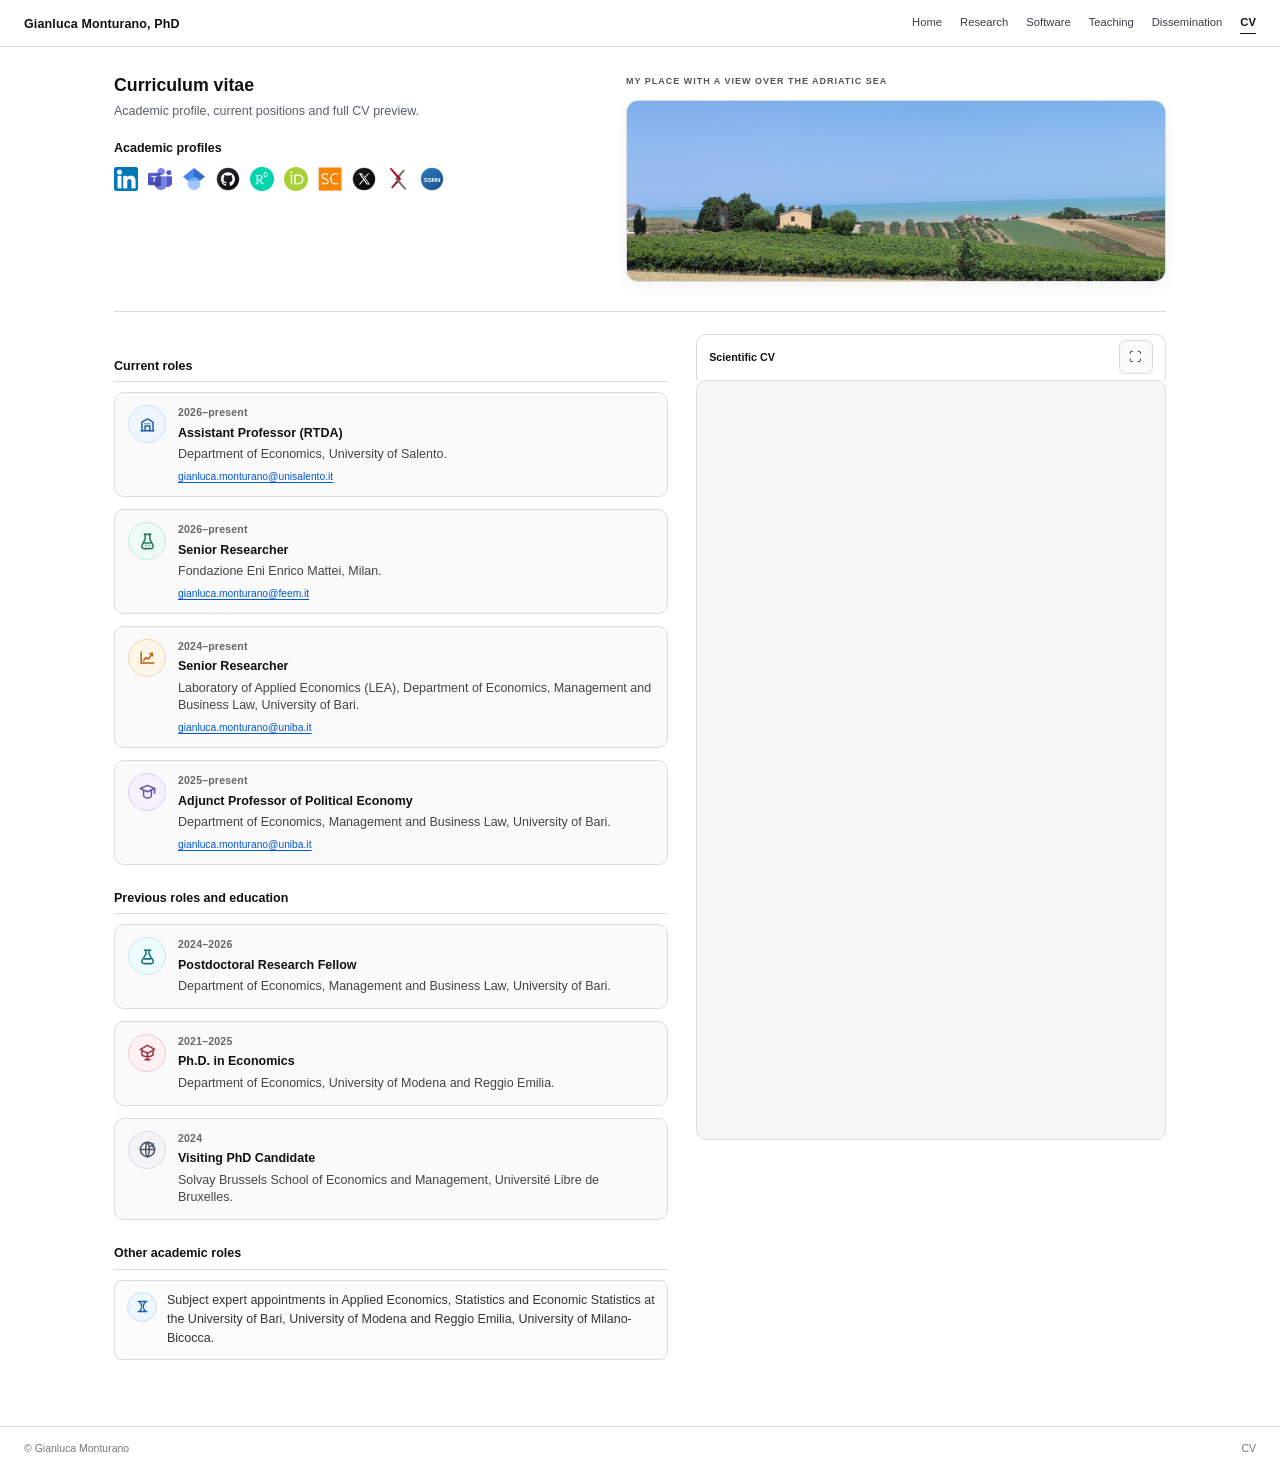
==== commit 53570ddd: "Update cv.html" ====
--- a/cv.html
+++ b/cv.html
@@ -1,490 +1,517 @@
-
 <!doctype html>
 <html lang="en">
 <head>
   <meta charset="utf-8">
   <meta name="viewport" content="width=device-width, initial-scale=1">
-
   <title>CV | Gianluca Monturano</title>
-
   <link rel="stylesheet" href="styles.css">
 
   <style>
-    /* =========================================
-       CV PAGE
-    ========================================= */
-
-    .cv-page {
-      max-width: 1280px !important;
-    }
-
-    .cv-top {
-      display: grid;
-      grid-template-columns: minmax(0, 1fr) 540px;
-      gap: 28px;
-      align-items: start;
-      margin: 6px 0 22px;
-      padding-bottom: 16px;
-      border-bottom: 1px solid var(--rule);
-    }
-
-    .cv-hero {
-      margin: 0 0 18px;
-    }
-
-    .cv-hero h1 {
-      margin-bottom: 6px;
-    }
-
-    .cv-hero .position {
-      margin-bottom: 0;
-    }
-
-    /* =========================================
-       ACADEMIC PROFILES
-    ========================================= */
-
-    .cv-profile-strip {
-      margin: 0;
-      padding: 0;
-      border: 0;
-    }
-
-    .cv-profile-strip h2 {
-      font-size: 1rem;
-      margin: 0 0 10px;
-      padding: 0;
-      border: 0;
-    }
-
-    .cv-profile-links {
-      display: flex;
-      flex-wrap: wrap;
-      align-items: center;
-      gap: 10px;
-      margin: 0;
-    }
-
-    .cv-profile-link {
-      width: 24px;
-      height: 24px;
-      display: inline-flex;
-      align-items: center;
-      justify-content: center;
-      padding: 0;
-      border: 0;
-      background: transparent;
-      box-shadow: none;
-      transition:
-        transform .15s ease,
-        opacity .15s ease;
-    }
-
-    .cv-profile-link:hover {
-      transform: translateY(-2px);
-      opacity: .82;
-    }
-
-    .cv-profile-link img {
-      max-width: 24px;
-      max-height: 24px;
-      width: auto;
-      height: auto;
-      object-fit: contain;
-      display: block;
-    }
-
-    .cv-profile-link.wide img {
-      max-width: 28px;
-      max-height: 22px;
-    }
-
-    /* =========================================
-       LANDSCAPE IMAGE
-    ========================================= */
-
-    .cv-landscape-caption {
-      max-width: 540px;
-      margin: 0 0 7px auto;
-      font-size: .72rem;
-      font-weight: 700;
-      letter-spacing: .11em;
-      text-transform: uppercase;
-      color: #555;
-      text-align: left;
-    }
-
-    .cv-landscape {
-      width: 100%;
-      max-width: 540px;
-      height: 182px;
-      margin: 0 0 0 auto;
-      border: 1px solid var(--rule);
-      border-radius: 12px;
-      overflow: hidden;
-      background: #f7f7f7;
-      box-shadow: 0 5px 16px rgba(0,0,0,.05);
-    }
-
-    .cv-landscape img {
-      width: 100%;
-      height: 100%;
-      display: block;
-      object-fit: cover;
-      object-position: center center;
-    }
-
-    /* =========================================
-       TWO-COLUMN LAYOUT
-    ========================================= */
-
-    .cv-two-column {
-      display: grid;
-      grid-template-columns:
-        minmax(0, .92fr)
-        minmax(420px, .78fr);
-      gap: 28px;
-      align-items: start;
-    }
-
-    .cv-left {
-      min-width: 0;
-    }
-
-    .cv-right {
-      min-width: 0;
-      position: sticky;
-      top: 74px;
-      align-self: start;
-    }
-
-    /* =========================================
-       CV SECTIONS
-    ========================================= */
-
-    .cv-section {
-      margin: 18px 0 24px;
-    }
-
-    .cv-section h2 {
-      margin-bottom: 10px;
-      padding-bottom: 6px;
-      border-bottom: 1px solid var(--rule);
-    }
-
-    .cv-grid {
-      display: grid;
-      grid-template-columns: 1fr;
-      gap: 12px;
-    }
-
-    /* =========================================
-       CV CARDS
-    ========================================= */
-
-    .cv-card {
-      display: flex;
-      gap: 12px;
-      align-items: flex-start;
-      padding: 12px 13px;
-      border: 1px solid var(--rule);
-      background: #fafafa;
-      border-radius: 10px;
-    }
-
-    .cv-card-body {
-      min-width: 0;
-    }
-
-    .cv-date {
-      display: block;
-      font-size: .84rem;
-      font-weight: 700;
-      color: #666;
-      margin-bottom: 3px;
-      letter-spacing: .02em;
-    }
-
-    .cv-role {
-      display: block;
-      font-weight: 700;
-      color: #111;
-      margin-bottom: 4px;
-      line-height: 1.4;
-    }
-
-    .cv-place {
-      color: #444;
-      line-height: 1.42;
-    }
-
-    .cv-role-email {
-      margin-top: 6px;
-      font-size: .82rem;
-      line-height: 1.35;
-    }
-
-    .cv-role-email a {
-      color: #0057d9;
-      text-decoration: underline;
-      text-underline-offset: 2px;
-    }
-
-    /* =========================================
-       ICONS
-    ========================================= */
+    .cv-page{
+      max-width:1100px;
+    }
+
+    .cv-hero{
+      margin:6px 0 20px;
+    }
+
+    .cv-hero h1{
+      margin-bottom:6px;
+    }
+
+    .cv-hero .position{
+      margin-bottom:0;
+    }
+
+    .cv-section{
+      margin:22px 0 28px;
+    }
+
+    .cv-section h2{
+      margin-bottom:12px;
+      padding-bottom:6px;
+      border-bottom:1px solid var(--rule);
+    }
+
+    .cv-grid{
+      display:grid;
+      grid-template-columns:repeat(2, minmax(0, 1fr));
+      gap:14px;
+    }
+
+    .cv-card{
+      display:flex;
+      gap:12px;
+      padding:14px 15px;
+      border:1px solid var(--rule);
+      background:#fafafa;
+      border-radius:10px;
+    }
 
     .cv-card-icon,
-    .cv-detail-icon {
-      flex: 0 0 auto;
-      border-radius: 50%;
-      display: flex;
-      align-items: center;
-      justify-content: center;
-      border: 1px solid var(--icon-border);
-      background: var(--icon-bg);
-      color: var(--icon);
-    }
-
-    .cv-card-icon {
-      width: 38px;
-      height: 38px;
-    }
-
-    .cv-detail-icon {
-      width: 30px;
-      height: 30px;
-      margin-top: 1px;
+    .cv-detail-icon{
+      flex:0 0 auto;
+      border-radius:50%;
+      display:flex;
+      align-items:center;
+      justify-content:center;
+      border:1px solid var(--icon-border);
+      background:var(--icon-bg);
+      color:var(--icon);
+    }
+
+    .cv-card-icon{
+      width:42px;
+      height:42px;
+    }
+
+    .cv-detail-icon{
+      width:30px;
+      height:30px;
+      margin-top:1px;
     }
 
     .cv-card-icon svg,
-    .cv-detail-icon svg {
-      fill: none;
-      stroke: currentColor;
-      stroke-width: 1.9;
-      stroke-linecap: round;
-      stroke-linejoin: round;
-    }
-
-    .cv-card-icon svg {
-      width: 19px;
-      height: 19px;
-    }
-
-    .cv-detail-icon svg {
-      width: 17px;
-      height: 17px;
-    }
-
-    .cv-icon-blue {
-      --icon: #1f5fa8;
-      --icon-bg: #eef6ff;
-      --icon-border: #c9dff7;
-    }
-
-    .cv-icon-green {
-      --icon: #20785a;
-      --icon-bg: #eefaf5;
-      --icon-border: #c8eadc;
-    }
-
-    .cv-icon-orange {
-      --icon: #b45f06;
-      --icon-bg: #fff6ea;
-      --icon-border: #f0d6b5;
-    }
-
-    .cv-icon-purple {
-      --icon: #6b4fa3;
-      --icon-bg: #f5f1ff;
-      --icon-border: #d9cef6;
-    }
-
-    .cv-icon-red {
-      --icon: #9f2f3f;
-      --icon-bg: #fff0f2;
-      --icon-border: #efc9d0;
-    }
-
-    .cv-icon-teal {
-      --icon: #14747a;
-      --icon-bg: #eefbfc;
-      --icon-border: #c6e8ea;
-    }
-
-    .cv-icon-grey {
-      --icon: #4b5563;
-      --icon-bg: #f3f4f6;
-      --icon-border: #d9dde2;
-    }
-
-    /* =========================================
-       OTHER ACADEMIC ROLES
-    ========================================= */
-
-    .cv-inline-details {
-      display: grid;
-      gap: 10px;
-      margin-top: 10px;
-    }
-
-    .cv-detail-item {
-      display: flex;
-      gap: 10px;
-      align-items: flex-start;
-      padding: 10px 12px;
-      border: 1px solid var(--rule);
-      background: #fcfcfc;
-      border-radius: 8px;
-    }
-
-    .cv-detail-text {
-      line-height: 1.55;
-      color: #333;
-    }
-
-    /* =========================================
-       SCIENTIFIC CV PDF
-    ========================================= */
-
-    .cv-pdf-block {
-      margin-top: 0;
-    }
-
-    .cv-pdf-heading {
-      height: 46px;
-      display: flex;
-      align-items: center;
-      justify-content: space-between;
-      gap: 12px;
-      padding: 0 12px;
-      background: #fff;
-      color: #111;
-      border: 1px solid var(--rule);
-      border-bottom: 0;
-      border-radius: 10px 10px 0 0;
-      font-size: .82rem;
-      font-weight: 700;
-    }
-
-    .cv-pdf-heading h2 {
-      margin: 0 !important;
-      padding: 0 !important;
-      border: 0 !important;
-      color: #111;
-      font-size: .86rem;
-      white-space: nowrap;
-      overflow: hidden;
-      text-overflow: ellipsis;
-    }
-
-    .cv-fullscreen-btn {
-      width: 34px;
-      height: 34px;
-      border: 1px solid var(--rule);
-      border-radius: 7px;
-      background: #fafafa;
-      color: #111;
-      display: inline-flex;
-      align-items: center;
-      justify-content: center;
-      cursor: pointer;
-      font-size: 1rem;
-      line-height: 1;
-      flex: 0 0 auto;
-    }
-
-    .cv-fullscreen-btn:hover {
-      background: #f0f0f0;
-    }
-
-    .pdf-viewer {
-      width: 100%;
-      height: 760px;
-      border: 1px solid var(--rule);
-      background: #f7f7f7;
-      border-radius: 0 0 10px 10px;
-      overflow: hidden;
-    }
-
-    .pdf-viewer iframe {
-      width: 100%;
-      height: 100%;
-      border: 0;
-    }
-
-    .pdf-viewer:fullscreen {
-      width: 100vw;
-      height: 100vh;
-      border-radius: 0;
-      background: #fff;
-    }
-
-    /* =========================================
-       RESPONSIVE
-    ========================================= */
-
-    @media (max-width: 1050px) {
-
+    .cv-detail-icon svg{
+      fill:none;
+      stroke:currentColor;
+      stroke-linecap:round;
+      stroke-linejoin:round;
+    }
+
+    .cv-card-icon svg{
+      width:50px;
+      height:50px;
+      stroke-width:1.9;
+    }
+
+    .cv-detail-icon svg{
+      width:17px;
+      height:17px;
+      stroke-width:1.9;
+    }
+
+    .cv-icon-blue{
+      --icon:#1f5fa8;
+      --icon-bg:#eef6ff;
+      --icon-border:#c9dff7;
+    }
+
+    .cv-icon-green{
+      --icon:#20785a;
+      --icon-bg:#eefaf5;
+      --icon-border:#c8eadc;
+    }
+
+    .cv-icon-orange{
+      --icon:#b45f06;
+      --icon-bg:#fff6ea;
+      --icon-border:#f0d6b5;
+    }
+
+    .cv-icon-purple{
+      --icon:#6b4fa3;
+      --icon-bg:#f5f1ff;
+      --icon-border:#d9cef6;
+    }
+
+    .cv-icon-red{
+      --icon:#9f2f3f;
+      --icon-bg:#fff0f2;
+      --icon-border:#efc9d0;
+    }
+
+    .cv-icon-teal{
+      --icon:#14747a;
+      --icon-bg:#eefbfc;
+      --icon-border:#c6e8ea;
+    }
+
+    .cv-icon-grey{
+      --icon:#4b5563;
+      --icon-bg:#f3f4f6;
+      --icon-border:#d9dde2;
+    }
+
+    .cv-card-body{
+      min-width:0;
+    }
+
+    .cv-date{
+      display:block;
+      font-size:.84rem;
+      font-weight:700;
+      color:#666;
+      margin-bottom:3px;
+      letter-spacing:.02em;
+    }
+
+    .cv-role{
+      display:block;
+      font-weight:700;
+      color:#111;
+      margin-bottom:4px;
+    }
+
+    .cv-place{
+      color:#444;
+      line-height:1.5;
+    }
+
+    .cv-role-email{
+      margin-top:6px;
+      font-size:.82rem;
+      line-height:1.35;
+    }
+
+    .cv-role-email a{
+      color:#0057d9;
+      text-decoration:underline;
+      text-underline-offset:2px;
+    }
+
+    .cv-inline-details{
+      display:grid;
+      gap:10px;
+      margin-top:10px;
+    }
+
+    .cv-detail-item{
+      display:flex;
+      gap:10px;
+      align-items:flex-start;
+      padding:10px 12px;
+      border:1px solid var(--rule);
+      background:#fcfcfc;
+      border-radius:8px;
+    }
+
+    .cv-detail-text{
+      line-height:1.55;
+      color:#333;
+    }
+
+    .cv-profiles{
+      margin:8px 0 6px;
+    }
+
+    .cv-profiles .logo-row{
+      display:flex;
+      flex-wrap:wrap;
+      gap:10px;
+      align-items:center;
+      max-width:none;
+      margin:0;
+    }
+
+    .cv-profiles .round-logo{
+      width:30px;
+      height:30px;
+      flex:0 0 auto;
+    }
+
+    .cv-profiles .round-logo.small{
+      width:26px;
+      height:26px;
+    }
+
+    /* Academic profile logos: small, clean, no borders */
+    .cv-profile-strip{
+      margin:14px 0 24px;
+      padding-bottom:14px;
+      border-bottom:1px solid var(--rule);
+    }
+
+    .cv-profile-strip h2{
+      font-size:1rem;
+      margin:0 0 10px;
+      padding:0;
+      border:0;
+    }
+
+    .cv-profile-links{
+      display:flex;
+      flex-wrap:wrap;
+      align-items:center;
+      gap:10px;
+      margin:0;
+    }
+
+    .cv-profile-link{
+      width:24px;
+      height:24px;
+      display:inline-flex;
+      align-items:center;
+      justify-content:center;
+      padding:0;
+      border:0;
+      background:transparent;
+      box-shadow:none;
+      transition:transform .15s ease, opacity .15s ease;
+    }
+
+    .cv-profile-link:hover{
+      transform:translateY(-2px);
+      opacity:.82;
+    }
+
+    .cv-profile-link img{
+      max-width:24px;
+      max-height:24px;
+      width:auto;
+      height:auto;
+      object-fit:contain;
+      display:block;
+    }
+
+    .cv-profile-link.wide img{
+      max-width:28px;
+      max-height:22px;
+    }
+
+    .cv-pdf-block{
+      margin-top:8px;
+    }
+
+    .pdf-viewer{
+      width:100%;
+      height:860px;
+      border:1px solid var(--rule);
+      background:#f7f7f7;
+      border-radius:8px;
+      overflow:hidden;
+    }
+
+    .pdf-viewer iframe{
+      width:100%;
+      height:100%;
+      border:0;
+    }
+
+    @media (max-width:860px){
+      .cv-grid{
+        grid-template-columns:1fr;
+      }
+    }
+
+    @media (max-width:720px){
+      .pdf-viewer{
+        height:680px;
+      }
+    }
+
+    /* CV page redesign: top image + two-column CV/PDF layout */
+    .cv-page{
+      max-width:1280px !important;
+    }
+
+    .cv-top{
+      display:grid;
+      grid-template-columns:minmax(0, 1fr) 540px;
+      gap:28px;
+      align-items:start;
+      margin:6px 0 22px;
+      padding-bottom:16px;
+      border-bottom:1px solid var(--rule);
+    }
+
+    .cv-hero{
+      margin:0 0 18px !important;
+    }
+
+    .cv-hero h1{
+      margin-bottom:6px;
+    }
+
+    .cv-hero .position{
+      margin-bottom:0;
+    }
+
+    .cv-profile-strip{
+      margin:0 !important;
+      padding-bottom:0 !important;
+      border-bottom:0 !important;
+    }
+
+    .cv-landscape-caption{
+      max-width:540px;
+      margin:0 0 7px auto;
+      font-size:.72rem;
+      font-weight:700;
+      letter-spacing:.11em;
+      text-transform:uppercase;
+      color:#555;
+      text-align:left;
+    }
+
+    .cv-landscape{
+      width:100%;
+      max-width:540px;
+      height:182px;
+      margin-left:auto;
+      border:1px solid var(--rule);
+      border-radius:12px;
+      overflow:hidden;
+      background:#f7f7f7;
+      box-shadow:0 5px 16px rgba(0,0,0,.05);
+    }
+
+    .cv-landscape img{
+      width:100%;
+      height:100%;
+      display:block;
+      object-fit:cover;
+      object-position:center center;
+    }
+
+    .cv-two-column{
+      display:grid;
+      grid-template-columns:minmax(0, 0.92fr) minmax(420px, 0.78fr);
+      gap:28px;
+      align-items:start;
+    }
+
+    .cv-left{
+      min-width:0;
+    }
+
+    .cv-right{
+      min-width:0;
+      position:sticky;
+      top:74px;
+      align-self:start;
+    }
+
+    .cv-grid{
+      grid-template-columns:1fr !important;
+      gap:12px !important;
+    }
+
+    .cv-card{
+      padding:12px 13px !important;
+    }
+
+    .cv-card-icon{
+      width:38px !important;
+      height:38px !important;
+    }
+
+    .cv-card-icon svg{
+      width:19px !important;
+      height:19px !important;
+    }
+
+    .cv-place{
+      line-height:1.42 !important;
+    }
+
+    .cv-section{
+      margin:18px 0 24px !important;
+    }
+
+    .cv-section h2{
+      margin-bottom:10px !important;
+    }
+
+    .cv-pdf-block{
+      margin-top:0 !important;
+    }
+
+    .cv-pdf-heading{
+      height:46px;
+      display:flex;
+      align-items:center;
+      justify-content:space-between;
+      gap:12px;
+      padding:0 12px;
+      margin-bottom:0;
+      background:#fff;
+      color:#111;
+      border:1px solid var(--rule);
+      border-bottom:0;
+      border-radius:10px 10px 0 0;
+      font-size:.82rem;
+      font-weight:700;
+    }
+
+    .cv-pdf-heading h2{
+      margin:0 !important;
+      padding-bottom:0 !important;
+      border-bottom:0 !important;
+      color:#111;
+      font-size:.86rem;
+      white-space:nowrap;
+      overflow:hidden;
+      text-overflow:ellipsis;
+    }
+
+    .cv-fullscreen-btn{
+      width:34px;
+      height:34px;
+      border:1px solid var(--rule);
+      border-radius:7px;
+      background:#fafafa;
+      color:#111;
+      display:inline-flex;
+      align-items:center;
+      justify-content:center;
+      cursor:pointer;
+      font-size:1rem;
+      line-height:1;
+      flex:0 0 auto;
+    }
+
+    .cv-fullscreen-btn:hover{
+      background:#f0f0f0;
+    }
+
+    .pdf-viewer{
+      border-radius:0 0 10px 10px !important;
+    }
+
+    .pdf-viewer{
+      height:760px !important;
+      border-radius:10px !important;
+    }
+
+    @media (max-width:1050px){
       .cv-top,
-      .cv-two-column {
-        grid-template-columns: 1fr;
-      }
-
-      .cv-right {
-        position: static;
-      }
-
-      .cv-landscape {
-        max-width: 100%;
-        height: 190px;
-        margin-left: 0;
-      }
-
-      .cv-landscape-caption {
-        max-width: 100%;
-        margin-left: 0;
-      }
-
-      .pdf-viewer {
-        height: 720px;
-      }
-    }
-
-    @media (max-width: 720px) {
-
-      .cv-landscape {
-        height: 150px;
-      }
-
-      .pdf-viewer {
-        height: 680px;
-      }
-
-      .cv-top {
-        gap: 16px;
-      }
-
-      .cv-two-column {
-        gap: 20px;
+      .cv-two-column{
+        grid-template-columns:1fr;
+      }
+
+      .cv-right{
+        position:static;
+      }
+
+      .cv-landscape{
+        max-width:100%;
+        height:190px;
+        margin-left:0;
+      }
+
+      .pdf-viewer{
+        height:720px !important;
+      }
+    }
+
+    @media (max-width:720px){
+      .cv-landscape{
+        height:150px;
+      }
+
+      .pdf-viewer{
+        height:680px !important;
       }
     }
   </style>
 </head>
 
 <body>
-
-<!-- =========================================
-     NAVIGATION
-========================================= -->
-
 <header class="topbar">
   <div class="wrap">
     <div class="nav">
-
-      <a class="name" href="index.html">
-        Gianluca Monturano, PhD
-      </a>
+      <a class="name" href="index.html">Gianluca Monturano, PhD</a>
 
       <nav class="menu" aria-label="Primary navigation">
         <a href="index.html">Home</a>
@@ -494,241 +521,81 @@
         <a href="dissemination.html">Dissemination</a>
         <a class="active" href="cv.html">CV</a>
       </nav>
-
     </div>
   </div>
 </header>
 
-<!-- =========================================
-     MAIN PAGE
-========================================= -->
-
 <main class="wrap page cv-page">
-
-  <!-- =======================================
-       TOP AREA
-  ======================================== -->
-
   <section class="cv-top">
-
     <div>
-
       <section class="cv-hero">
         <h1>Curriculum vitae</h1>
-
-        <p class="position">
-          Academic profile, current positions and full CV preview.
-        </p>
+        <p class="position">Academic profile, current positions and full CV preview.</p>
       </section>
 
-      <!-- ===================================
-           ACADEMIC PROFILES
-      ==================================== -->
-
       <section class="cv-profile-strip">
-
         <h2>Academic profiles</h2>
 
-        <div
-          class="cv-profile-links"
-          aria-label="Main academic and professional profiles"
-        >
-
-          <a
-            class="cv-profile-link"
-            href="https://www.linkedin.com/in/gianluca-monturano93/"
-            title="LinkedIn"
-            aria-label="LinkedIn"
-            target="_blank"
-            rel="noopener"
-          >
-            <img
-              src="assets/icons/LinkeIn.png"
-              alt="LinkedIn"
-            >
-          </a>
-
-          <a
-            class="cv-profile-link wide"
-            href="https://teams.live.com/meet/9352556770941?p=nsbqeskWOO0TsyRsZB"
-            title="Microsoft Teams"
-            aria-label="Microsoft Teams"
-            target="_blank"
-            rel="noopener"
-          >
-            <img
-              src="assets/icons/teams.jpg"
-              alt="Microsoft Teams"
-            >
-          </a>
-
-          <a
-            class="cv-profile-link wide"
-            href="https://scholar.google.com/citations?user=pMHPXbYAAAAJ&hl=en&oi=ao"
-            title="Google Scholar"
-            aria-label="Google Scholar"
-            target="_blank"
-            rel="noopener"
-          >
-            <img
-              src="assets/icons/Scholar.png"
-              alt="Google Scholar"
-            >
-          </a>
-
-          <a
-            class="cv-profile-link"
-            href="https://github.com/gmonturano"
-            title="GitHub"
-            aria-label="GitHub"
-            target="_blank"
-            rel="noopener"
-          >
-            <img
-              src="assets/icons/github.svg"
-              alt="GitHub"
-            >
-          </a>
-
-          <a
-            class="cv-profile-link"
-            href="https://www.researchgate.net/profile/Gianluca-Monturano"
-            title="ResearchGate"
-            aria-label="ResearchGate"
-            target="_blank"
-            rel="noopener"
-          >
-            <img
-              src="assets/icons/Research_gate.png"
-              alt="ResearchGate"
-            >
-          </a>
-
-          <a
-            class="cv-profile-link"
-            href="https://orcid.org/0009-0003-0728-1423"
-            title="ORCID"
-            aria-label="ORCID"
-            target="_blank"
-            rel="noopener"
-          >
-            <img
-              src="assets/icons/Orcid.png"
-              alt="ORCID"
-            >
-          </a>
-
-          <a
-            class="cv-profile-link"
-            href="https://www.scopus.com/authid/detail.uri?authorId=58619644100&origin=recordPage"
-            title="Scopus"
-            aria-label="Scopus"
-            target="_blank"
-            rel="noopener"
-          >
-            <img
-              src="assets/icons/Socups.jpg"
-              alt="Scopus"
-            >
-          </a>
-
-          <a
-            class="cv-profile-link"
-            href="https://x.com/GMonturano"
-            title="X"
-            aria-label="X"
-            target="_blank"
-            rel="noopener"
-          >
-            <img
-              src="assets/icons/x.svg"
-              alt="X"
-            >
-          </a>
-
-          <a
-            class="cv-profile-link wide"
-            href="https://arxiv.org/search/?query=Gianluca+Monturano&searchtype=author"
-            title="arXiv"
-            aria-label="arXiv"
-            target="_blank"
-            rel="noopener"
-          >
-            <img
-              src="assets/icons/ArXiv.png"
-              alt="arXiv"
-            >
-          </a>
-
-          <a
-            class="cv-profile-link"
-            href="https://papers.ssrn.com/sol3/cf_dev/AbsByAuth.cfm?per_id=6299055"
-            title="SSRN"
-            aria-label="SSRN"
-            target="_blank"
-            rel="noopener"
-          >
-            <img
-              src="assets/icons/ssrn.svg"
-              alt="SSRN"
-            >
-          </a>
-
+        <div class="cv-profile-links" aria-label="Main academic and professional profiles">
+          <a class="cv-profile-link" href="https://www.linkedin.com/in/gianluca-monturano93/" title="LinkedIn" aria-label="LinkedIn" target="_blank" rel="noopener">
+            <img src="assets/icons/LinkeIn.png" alt="LinkedIn">
+          </a>
+
+          <a class="cv-profile-link wide" href="https://teams.live.com/meet/9352556770941?p=nsbqeskWOO0TsyRsZB" title="Microsoft Teams" aria-label="Microsoft Teams" target="_blank" rel="noopener">
+            <img src="assets/icons/teams.jpg" alt="Teams">
+          </a>
+
+          <a class="cv-profile-link wide" href="https://scholar.google.com/citations?user=pMHPXbYAAAAJ&hl=en&oi=ao" title="Google Scholar" aria-label="Google Scholar" target="_blank" rel="noopener">
+            <img src="assets/icons/Scholar.png" alt="Google Scholar">
+          </a>
+
+          <a class="cv-profile-link" href="https://github.com/gmonturano" title="GitHub" aria-label="GitHub" target="_blank" rel="noopener">
+            <img src="assets/icons/github.svg" alt="GitHub">
+          </a>
+
+          <a class="cv-profile-link" href="https://www.researchgate.net/profile/Gianluca-Monturano" title="ResearchGate" aria-label="ResearchGate" target="_blank" rel="noopener">
+            <img src="assets/icons/Research_gate.png" alt="ResearchGate">
+          </a>
+
+          <a class="cv-profile-link" href="https://orcid.org/0009-0003-0728-1423" title="ORCID" aria-label="ORCID" target="_blank" rel="noopener">
+            <img src="assets/icons/Orcid.png" alt="ORCID">
+          </a>
+
+          <a class="cv-profile-link" href="https://www.scopus.com/authid/detail.uri?authorId=58619644100&origin=recordPage" title="Scopus" aria-label="Scopus" target="_blank" rel="noopener">
+            <img src="assets/icons/Socups.jpg" alt="Scopus">
+          </a>
+
+          <a class="cv-profile-link" href="https://x.com/GMonturano" title="X" aria-label="X" target="_blank" rel="noopener">
+            <img src="assets/icons/x.svg" alt="X">
+          </a>
+
+          <a class="cv-profile-link wide" href="https://arxiv.org/search/?query=Gianluca+Monturano&searchtype=author" title="arXiv" aria-label="arXiv" target="_blank" rel="noopener">
+            <img src="assets/icons/ArXiv.png" alt="arXiv">
+          </a>
+
+          <a class="cv-profile-link" href="https://papers.ssrn.com/sol3/cf_dev/AbsByAuth.cfm?per_id=6299055" title="SSRN" aria-label="SSRN" target="_blank" rel="noopener">
+            <img src="assets/icons/ssrn.svg" alt="SSRN">
+          </a>
         </div>
       </section>
-
     </div>
 
-    <!-- =====================================
-         LANDSCAPE
-    ====================================== -->
-
     <div>
-
-      <div class="cv-landscape-caption">
-        My place with a view over the Adriatic Sea
-      </div>
-
-      <figure
-        class="cv-landscape"
-        aria-label="Landscape image"
-      >
-        <img
-          src="assets/cv-landscap.png"
-          alt="Landscape view"
-        >
+      <div class="cv-landscape-caption">My place with a view over the Adriatic Sea</div>
+      <figure class="cv-landscape" aria-label="Landscape image">
+        <img src="assets/cv-landscap.png" alt="Landscape view">
       </figure>
-
     </div>
-
   </section>
 
-  <!-- =======================================
-       CV CONTENT AND PDF
-  ======================================== -->
-
   <div class="cv-two-column">
-
     <div class="cv-left">
-
-      <!-- ===================================
-           CURRENT ROLES
-      ==================================== -->
-
       <section class="cv-section">
-
         <h2>Current roles</h2>
 
         <div class="cv-grid">
-
-          <!-- TENURE-TRACK RESEARCHER -->
-
           <article class="cv-card">
-
-            <div
-              class="cv-card-icon cv-icon-blue"
-              aria-hidden="true"
-            >
+            <div class="cv-card-icon cv-icon-blue" aria-hidden="true">
               <svg viewBox="0 0 24 24">
                 <path d="M4 20h16"/>
                 <path d="M5 20V9l7-4 7 4v11"/>
@@ -738,27 +605,17 @@
             </div>
 
             <div class="cv-card-body">
-
-              <span class="cv-date">
-                2026–present
-              </span>
-
-              <span class="cv-role">
-                Tenure-Track Researcher (RTT) in Political Economy
-              </span>
-
-            </div>
-
+              <span class="cv-date">2026–present</span>
+              <span class="cv-role">Assistant Professor (RTDA)</span>
+              <div class="cv-place">Department of Economics, University of Salento.</div>
+              <div class="cv-role-email">
+                <a href="mailto:gianluca.monturano@unisalento.it">gianluca.monturano@unisalento.it</a>
+              </div>
+            </div>
           </article>
 
-          <!-- FONDAZIONE ENI ENRICO MATTEI -->
-
           <article class="cv-card">
-
-            <div
-              class="cv-card-icon cv-icon-green"
-              aria-hidden="true"
-            >
+            <div class="cv-card-icon cv-icon-green" aria-hidden="true">
               <svg viewBox="0 0 24 24">
                 <path d="M9 3v6l-4 8a3 3 0 0 0 2.7 4h8.6a3 3 0 0 0 2.7-4l-4-8V3"/>
                 <path d="M8 3h8"/>
@@ -768,37 +625,17 @@
             </div>
 
             <div class="cv-card-body">
-
-              <span class="cv-date">
-                2026–present
-              </span>
-
-              <span class="cv-role">
-                Senior Researcher
-              </span>
-
-              <div class="cv-place">
-                Fondazione Eni Enrico Mattei, Milan.
+              <span class="cv-date">2026–present</span>
+              <span class="cv-role">Senior Researcher</span>
+              <div class="cv-place">Fondazione Eni Enrico Mattei, Milan.</div>
+              <div class="cv-role-email">
+                <a href="mailto:gianluca.monturano@feem.it">gianluca.monturano@feem.it</a>
               </div>
-
-              <div class="cv-role-email">
-                <a href="mailto:gianluca.monturano@feem.it">
-                  gianluca.monturano@feem.it
-                </a>
-              </div>
-
-            </div>
-
+            </div>
           </article>
 
-          <!-- LABORATORY OF APPLIED ECONOMICS -->
-
           <article class="cv-card">
-
-            <div
-              class="cv-card-icon cv-icon-orange"
-              aria-hidden="true"
-            >
+            <div class="cv-card-icon cv-icon-orange" aria-hidden="true">
               <svg viewBox="0 0 24 24">
                 <path d="M4 19V5"/>
                 <path d="M4 19h16"/>
@@ -809,39 +646,17 @@
             </div>
 
             <div class="cv-card-body">
-
-              <span class="cv-date">
-                2024–present
-              </span>
-
-              <span class="cv-role">
-                Senior Researcher
-              </span>
-
-              <div class="cv-place">
-                Laboratory of Applied Economics (LEA),
-                Department of Economics, Management and
-                Business Law, University of Bari.
+              <span class="cv-date">2024–present</span>
+              <span class="cv-role">Senior Researcher</span>
+              <div class="cv-place">Laboratory of Applied Economics (LEA), Department of Economics, Management and Business Law, University of Bari.</div>
+              <div class="cv-role-email">
+                <a href="mailto:gianluca.monturano@uniba.it">gianluca.monturano@uniba.it</a>
               </div>
-
-              <div class="cv-role-email">
-                <a href="mailto:gianluca.monturano@uniba.it">
-                  gianluca.monturano@uniba.it
-                </a>
-              </div>
-
-            </div>
-
+            </div>
           </article>
 
-          <!-- ADJUNCT PROFESSOR -->
-
           <article class="cv-card">
-
-            <div
-              class="cv-card-icon cv-icon-purple"
-              aria-hidden="true"
-            >
+            <div class="cv-card-icon cv-icon-purple" aria-hidden="true">
               <svg viewBox="0 0 24 24">
                 <path d="M3 7l9-4 9 4-9 4-9-4z"/>
                 <path d="M7 10v5c0 2 2 4 5 4s5-2 5-4v-5"/>
@@ -850,86 +665,23 @@
             </div>
 
             <div class="cv-card-body">
-
-              <span class="cv-date">
-                2025–present
-              </span>
-
-              <span class="cv-role">
-                Adjunct Professor of Political Economy
-              </span>
-
-              <div class="cv-place">
-                Department of Economics, Management and
-                Business Law, University of Bari.
+              <span class="cv-date">2025–present</span>
+              <span class="cv-role">Adjunct Professor of Political Economy</span>
+              <div class="cv-place">Department of Economics, Management and Business Law, University of Bari.</div>
+              <div class="cv-role-email">
+                <a href="mailto:gianluca.monturano@uniba.it">gianluca.monturano@uniba.it</a>
               </div>
-
-              <div class="cv-role-email">
-                <a href="mailto:gianluca.monturano@uniba.it">
-                  gianluca.monturano@uniba.it
-                </a>
-              </div>
-
-            </div>
-
+            </div>
           </article>
-
         </div>
       </section>
 
-      <!-- ===================================
-           PREVIOUS ROLES AND EDUCATION
-      ==================================== -->
-
       <section class="cv-section">
-
         <h2>Previous roles and education</h2>
 
         <div class="cv-grid">
-
-          <!-- UNIVERSITY OF SALENTO -->
-
           <article class="cv-card">
-
-            <div
-              class="cv-card-icon cv-icon-blue"
-              aria-hidden="true"
-            >
-              <svg viewBox="0 0 24 24">
-                <path d="M4 20h16"/>
-                <path d="M5 20V9l7-4 7 4v11"/>
-                <path d="M9 20v-6h6v6"/>
-                <path d="M9 11h.01M12 11h.01M15 11h.01"/>
-              </svg>
-            </div>
-
-            <div class="cv-card-body">
-
-              <span class="cv-date">
-                2026
-              </span>
-
-              <span class="cv-role">
-                Assistant Professor (RTDA) in Political Economy
-              </span>
-
-              <div class="cv-place">
-                Department of Economics,
-                University of Salento.
-              </div>
-
-            </div>
-
-          </article>
-
-          <!-- UNIVERSITY OF BARI -->
-
-          <article class="cv-card">
-
-            <div
-              class="cv-card-icon cv-icon-teal"
-              aria-hidden="true"
-            >
+            <div class="cv-card-icon cv-icon-teal" aria-hidden="true">
               <svg viewBox="0 0 24 24">
                 <path d="M8 4h8"/>
                 <path d="M10 4v5l-5 8a3 3 0 0 0 2.6 4h8.8a3 3 0 0 0 2.6-4l-5-8V4"/>
@@ -938,32 +690,14 @@
             </div>
 
             <div class="cv-card-body">
-
-              <span class="cv-date">
-                2024–2026
-              </span>
-
-              <span class="cv-role">
-                Postdoctoral Research Fellow
-              </span>
-
-              <div class="cv-place">
-                Department of Economics, Management and
-                Business Law, University of Bari.
-              </div>
-
-            </div>
-
+              <span class="cv-date">2024–2026</span>
+              <span class="cv-role">Postdoctoral Research Fellow</span>
+              <div class="cv-place">Department of Economics, Management and Business Law, University of Bari.</div>
+            </div>
           </article>
 
-          <!-- PHD -->
-
           <article class="cv-card">
-
-            <div
-              class="cv-card-icon cv-icon-red"
-              aria-hidden="true"
-            >
+            <div class="cv-card-icon cv-icon-red" aria-hidden="true">
               <svg viewBox="0 0 24 24">
                 <path d="M12 3l9 5-9 5-9-5 9-5z"/>
                 <path d="M5 10v5c2 3 12 3 14 0v-5"/>
@@ -973,32 +707,14 @@
             </div>
 
             <div class="cv-card-body">
-
-              <span class="cv-date">
-                2021–2025
-              </span>
-
-              <span class="cv-role">
-                Ph.D. in Economics
-              </span>
-
-              <div class="cv-place">
-                Department of Economics,
-                University of Modena and Reggio Emilia.
-              </div>
-
-            </div>
-
+              <span class="cv-date">2021–2025</span>
+              <span class="cv-role">Ph.D. in Economics</span>
+              <div class="cv-place">Department of Economics, University of Modena and Reggio Emilia.</div>
+            </div>
           </article>
 
-          <!-- VISITING PHD -->
-
           <article class="cv-card">
-
-            <div
-              class="cv-card-icon cv-icon-grey"
-              aria-hidden="true"
-            >
+            <div class="cv-card-icon cv-icon-grey" aria-hidden="true">
               <svg viewBox="0 0 24 24">
                 <circle cx="12" cy="12" r="9"/>
                 <path d="M3 12h18"/>
@@ -1010,43 +726,20 @@
             </div>
 
             <div class="cv-card-body">
-
-              <span class="cv-date">
-                2024
-              </span>
-
-              <span class="cv-role">
-                Visiting PhD Candidate
-              </span>
-
-              <div class="cv-place">
-                Solvay Brussels School of Economics and
-                Management, Université Libre de Bruxelles.
-              </div>
-
-            </div>
-
+              <span class="cv-date">2024</span>
+              <span class="cv-role">Visiting PhD Candidate</span>
+              <div class="cv-place">Solvay Brussels School of Economics and Management, Université Libre de Bruxelles.</div>
+            </div>
           </article>
-
         </div>
       </section>
 
-      <!-- ===================================
-           OTHER ACADEMIC ROLES
-      ==================================== -->
-
       <section class="cv-section">
-
         <h2>Other academic roles</h2>
 
         <div class="cv-inline-details">
-
           <div class="cv-detail-item">
-
-            <div
-              class="cv-detail-icon cv-icon-blue"
-              aria-hidden="true"
-            >
+            <div class="cv-detail-icon cv-icon-blue" aria-hidden="true">
               <svg viewBox="0 0 24 24">
                 <path d="M6 5h12"/>
                 <path d="M8 5c4 5 4 9 0 14"/>
@@ -1056,124 +749,58 @@
             </div>
 
             <div class="cv-detail-text">
-              Subject expert appointments in Applied Economics,
-              Statistics and Economic Statistics at the University
-              of Bari, University of Modena and Reggio Emilia,
-              University of Milano-Bicocca.
-            </div>
-
+              Subject expert appointments in Applied Economics, Statistics and Economic Statistics at the University of Bari, University of Modena and Reggio Emilia, University of Milano-Bicocca.
+            </div>
           </div>
-
         </div>
       </section>
-
     </div>
 
-    <!-- =====================================
-         RIGHT COLUMN: PDF
-    ====================================== -->
-
     <aside class="cv-right">
-
       <section class="cv-section cv-pdf-block">
-
         <div class="cv-pdf-heading">
-
           <h2>Scientific CV</h2>
-
-          <button
-            class="cv-fullscreen-btn"
-            type="button"
-            title="Full screen"
-            aria-label="Full screen"
-            onclick="openCvFullscreen()"
-          >
-            ⛶
-          </button>
-
+          <button class="cv-fullscreen-btn" type="button" title="Full screen" aria-label="Full screen" onclick="openCvFullscreen()">⛶</button>
         </div>
 
-        <div
-          class="pdf-viewer"
-          id="cvPdfViewer"
-        >
-
-          <iframe
-            src="cv/main.pdf"
-            title="Curriculum vitae - Gianluca Monturano"
-          ></iframe>
-
+        <div class="pdf-viewer" id="cvPdfViewer">
+          <iframe src="cv/main.pdf" title="Curriculum vitae - Gianluca Monturano"></iframe>
         </div>
-
       </section>
-
     </aside>
-
   </div>
 </main>
 
-<!-- =========================================
-     FOOTER
-========================================= -->
-
 <footer class="footer">
-
   <div class="wrap footer-inner">
-
-    <span>
-      © Gianluca Monturano
-    </span>
-
-    <span>
-      CV
-    </span>
-
+    <span>© Gianluca Monturano</span>
+    <span>CV</span>
   </div>
-
 </footer>
 
-<!-- =========================================
-     FULLSCREEN SCRIPT
-========================================= -->
-
 <script>
-
   function openCvFullscreen() {
-
     const viewer = document.getElementById("cvPdfViewer");
-
-    if (!viewer) {
-      return;
-    }
+    if (!viewer) return;
 
     if (!document.fullscreenElement) {
-
       if (viewer.requestFullscreen) {
         viewer.requestFullscreen();
-
       } else if (viewer.webkitRequestFullscreen) {
         viewer.webkitRequestFullscreen();
-
       } else if (viewer.msRequestFullscreen) {
         viewer.msRequestFullscreen();
       }
-
     } else {
-
       if (document.exitFullscreen) {
         document.exitFullscreen();
-
       } else if (document.webkitExitFullscreen) {
         document.webkitExitFullscreen();
-
       } else if (document.msExitFullscreen) {
         document.msExitFullscreen();
       }
-
-    }
-
+    }
   }
-
 </script>
 
 </body>
